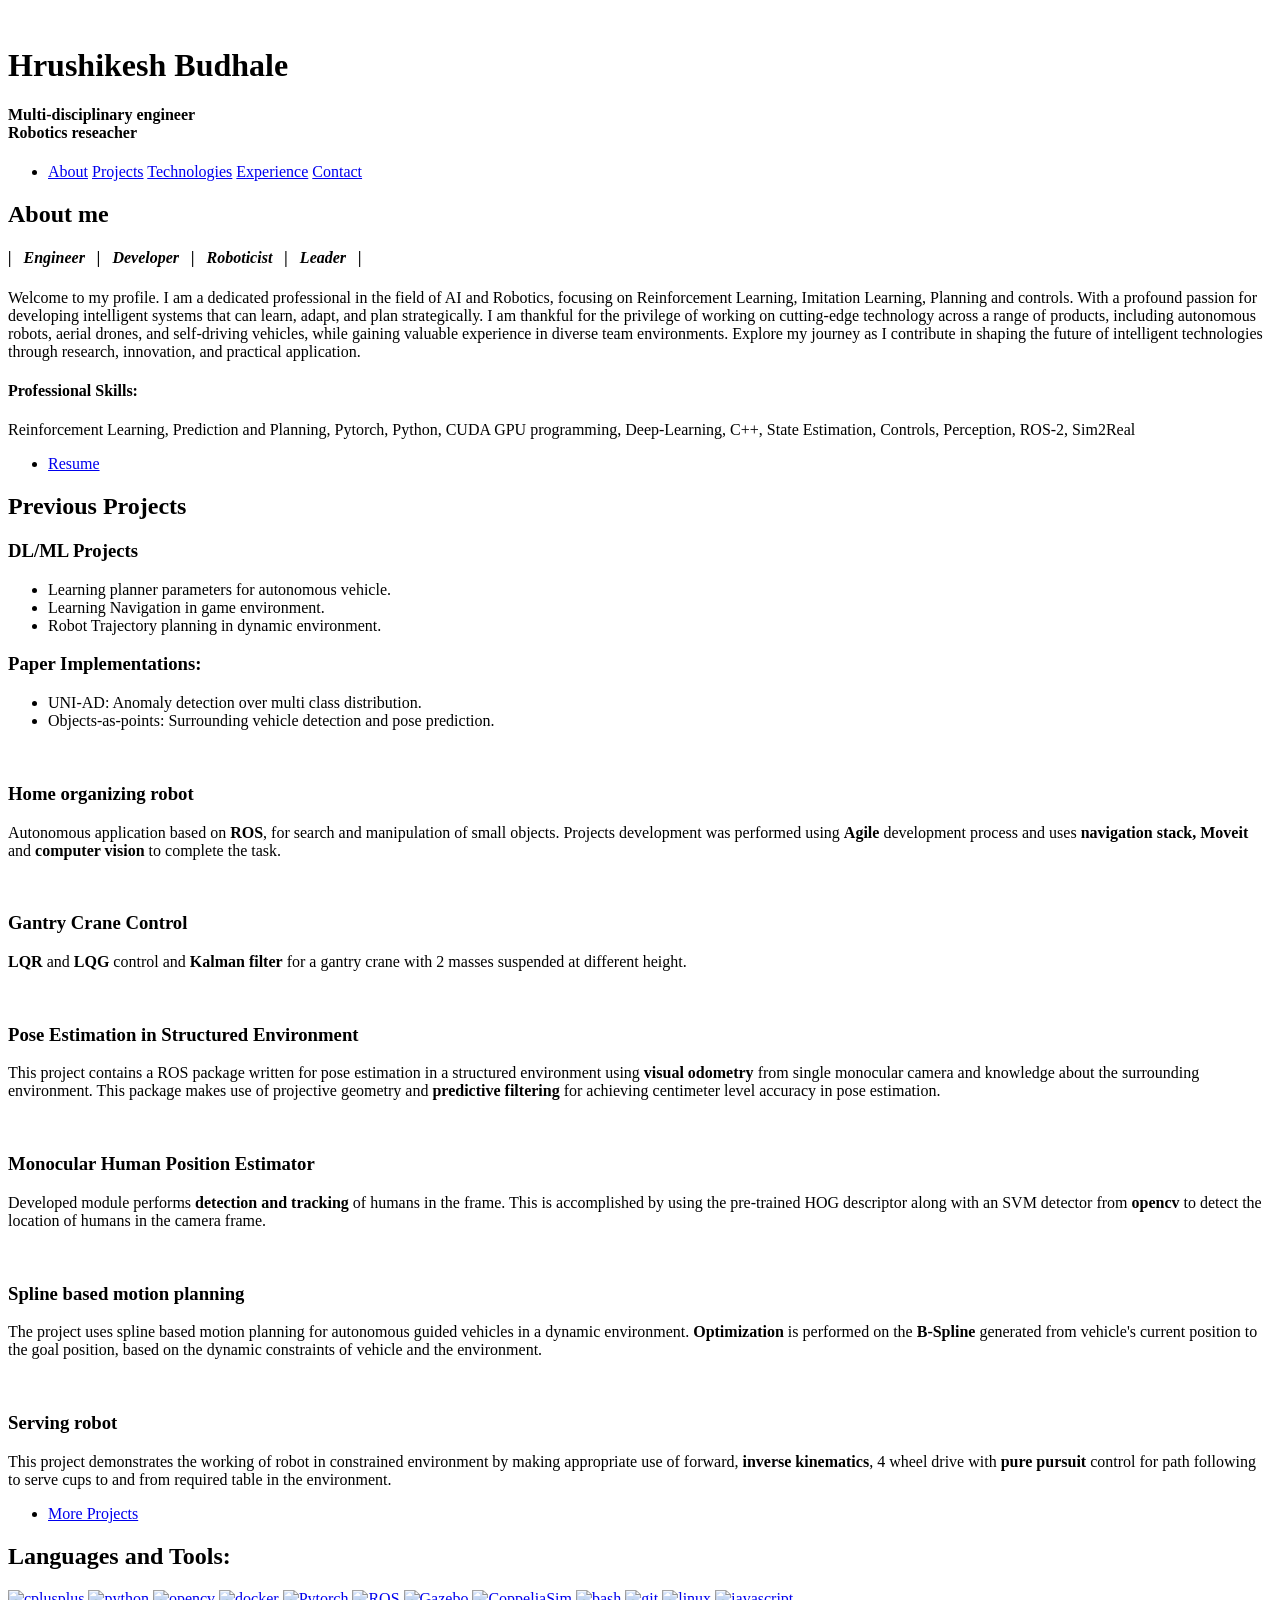
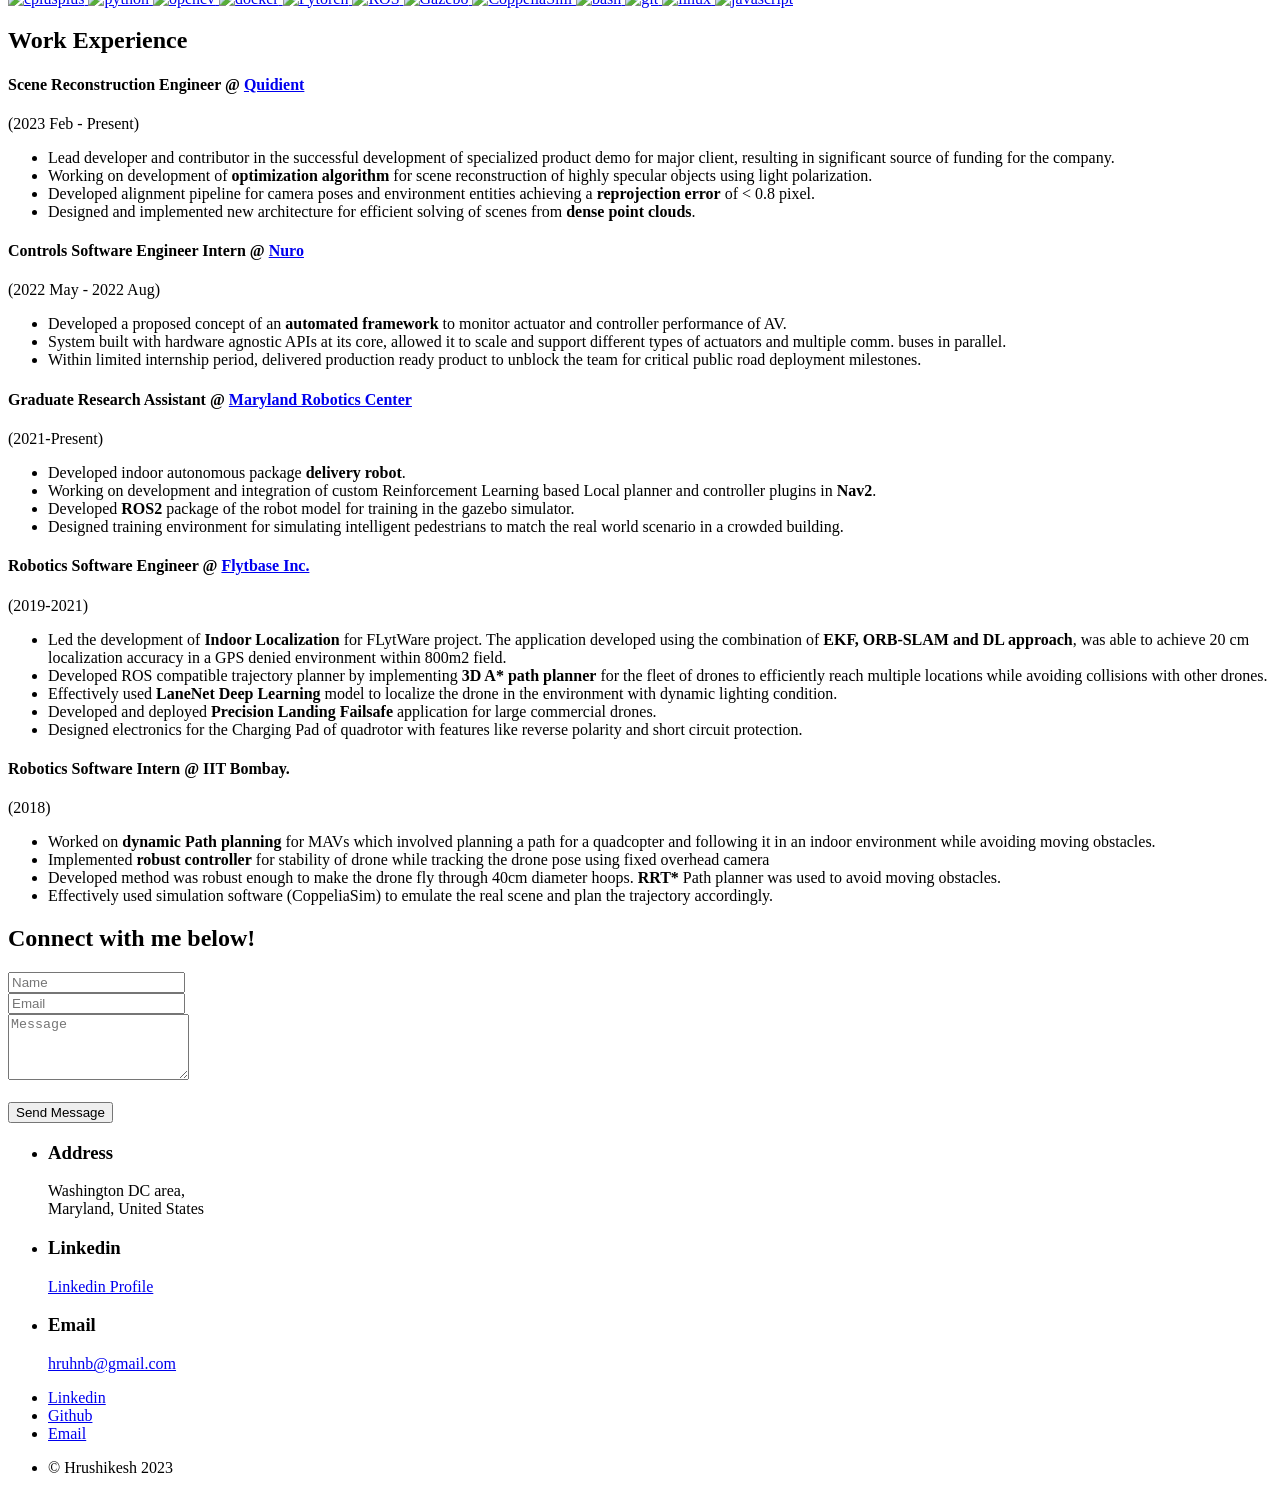
==== index.html @ 24d1f044 "Update job description" ====
<!DOCTYPE HTML>
<html>
	<head>
		<title>Hrushikesh Budhale</title>
		<meta charset="utf-8" />
		<meta name="google-site-verification" content="UC0VlUkYkbfu4yBxylYu5UsCOv303GHQSMlm0ie3De4" />
		<meta name="viewport" content="width=device-width, initial-scale=1, user-scalable=no" />
		<link rel="stylesheet" href="assets/css/main.css" />
		<link rel="shortcut icon" type="image/x-icon" href="images/favicon.ico" />
	</head>
	<body class="is-preload">

		<!-- Header -->
			<header id="header">
				<div class="inner">
					<a href="#" class="image avatar"><img src="https://avatars.githubusercontent.com/u/25157729?v=4" alt="" /></a>
					<h1>
						<strong>Hrushikesh Budhale </strong><br />
					</h1>
					<h4>
						Multi-disciplinary engineer <br />
						Robotics reseacher<br />
					</h4>
				</div>
			</header>

			<div class="side-bar">
				<nav class="navigation">
				  <ul>
					<li>
					  <a href="#one">About</a>
					  <a href="#two">Projects</a>
					  <a href="#three">Technologies</a>
					  <a href="#four">Experience</a>
					  <a href="#five">Contact</a>
					</li>
				  </ul>
				</nav>
			</div>

		<!-- Main -->
			<div id="main">

				<!-- One -->
					<section id="one">
						<header class="major">
							<h2>About me</h2>
							<h4><i>| &nbsp; Engineer &nbsp; | &nbsp; Developer &nbsp; | &nbsp; Roboticist &nbsp; | &nbsp; Leader &nbsp; |</i></h4>
						</header>
						<p>Welcome to my profile. I am a dedicated professional in the field of AI and Robotics, focusing on
						 Reinforcement Learning, Imitation Learning, Planning and controls. With a profound passion for developing intelligent systems 
						 that can learn, adapt, and plan strategically. I am thankful for the privilege of working on cutting-edge technology across a range of products, 
						 including autonomous robots, aerial drones, and self-driving vehicles, while gaining valuable experience in diverse team environments.
						 Explore my journey as I contribute in shaping the future of intelligent technologies through research, innovation, and practical application.
						</p>
						<h4>Professional Skills:</h4>
						<p>Reinforcement Learning, Prediction and Planning, Pytorch, Python, CUDA GPU programming, Deep-Learning, C++, State Estimation, Controls, Perception, ROS-2, Sim2Real</p>
						<ul class="actions">
							<li><a href="data/resume.pdf" download="HrushikeshBudhale-Resume" target="_blank" class="button">Resume</a></li>
						</ul>
					</section>

				<!-- Two -->
					<section id="two">
						
						<h2>Previous Projects</h2>
							<div class="row">
								<h3>DL/ML Projects</h3>
								<ul>
									<li> Learning planner parameters for autonomous vehicle.
									</li>
									<li> Learning Navigation in game environment. 
									</li>
									<li> Robot Trajectory planning in dynamic environment.
									</li>
								</ul>
								<h3>Paper Implementations:</h3>
								<ul>
									<li> UNI-AD: Anomaly detection over multi class distribution.
									</li>
									<li> Objects-as-points: Surrounding vehicle detection and pose prediction.
									</li>
								</ul>
									
							</div>


						<div class="row">
							<article class="col-6 col-12-xsmall">
								<a href="https://github.com/HrushikeshBudhale/decluttering_domestic_robot" class="image fit thumb">
									<img src="images/thumbs/home_organizing_robot.gif" alt="" /></a>
								<h3>Home organizing robot</h3>
								<p>Autonomous application based on <span style="font-weight: bold;">ROS</span>, for search and manipulation of small objects. 
									Projects development was performed using <span style="font-weight: bold;">Agile</span> development process and uses 
									<span style="font-weight: bold;">navigation stack, Moveit </span> and 
									<span style="font-weight: bold;">computer vision</span> to complete the task.
								</p>
							</article>
							<article class="col-6 col-12-xsmall">
								<a href="https://github.com/HrushikeshBudhale/gantry_crane_control" class="image fit thumb">
									<img src="images/thumbs/Luenberger_observer_slow_motion.gif" alt="" /></a>
								<h3>Gantry Crane Control</h3>
								<p><span style="font-weight: bold;">LQR</span> and <span style="font-weight: bold;">LQG</span> control and <span style="font-weight: bold;">Kalman filter</span> for a gantry crane with 2 masses suspended at different height.</p>
							</article>
							<article class="col-6 col-12-xsmall">
								<a href="https://github.com/HrushikeshBudhale/pose-estimation-using-geometry" class="image fit thumb">
									<img src="images/thumbs/pose_estimate.gif" alt="" /></a>
								<h3>Pose Estimation in Structured Environment</h3>
								<p>This project contains a ROS package written for pose estimation in a structured environment using 
									<span style="font-weight: bold;">visual odometry</span> from single monocular camera and knowledge about the surrounding environment. This package 
									makes use of projective geometry and <span style="font-weight: bold;">predictive filtering</span> for achieving centimeter level accuracy in 
									pose estimation.
								</p>
							</article>
							<article class="col-6 col-12-xsmall">
								<a href="https://github.com/HrushikeshBudhale/Monocular-Human-Position-Estimator" class="image fit thumb">
									<img src="images/thumbs/proj_mon_human_det.gif" alt="" /></a>
								<h3>Monocular Human Position Estimator</h3>
								<p>Developed module performs <span style="font-weight: bold;">detection and tracking</span> of humans in the frame. 
									This is accomplished by using the pre-trained HOG descriptor along with an SVM detector from 
									<span style="font-weight: bold;">opencv</span> to detect the location of humans in the camera frame.
								</p>
							</article>
							<article class="col-6 col-12-xsmall">
								<a href="https://github.com/HrushikeshBudhale/Spline-Based-Motion-Planning" class="image fit thumb">
									<img src="images/thumbs/proj_spline_based_motion_planning.gif" alt="" /></a>
								<h3>Spline based motion planning</h3>
								<p>The project uses spline based motion planning for autonomous guided vehicles in a dynamic environment.
									<span style="font-weight: bold;">Optimization</span> is performed on the <span style="font-weight: bold;">B-Spline</span> 
									generated from vehicle's current position to the goal position, based on the dynamic constraints of vehicle and the environment.
								</p>
							</article>
							<article class="col-6 col-12-xsmall">
								<a href="https://github.com/HrushikeshBudhale/Serving_robot" class="image fit thumb">
									<img src="images/thumbs/serving_robot.gif" alt="" /></a>
								<h3>Serving robot</h3>
								<p>This project demonstrates the working of robot in constrained environment by making appropriate 
									use of forward, <span style="font-weight: bold;">inverse kinematics</span>, 4 wheel drive with 
									<span style="font-weight: bold;">pure pursuit</span> control for path following to serve cups to 
									and from required table in the environment.
								</p>
							</article>
							<!-- Todo: Procrustus -->
						</div>
						<ul class="actions">
							<li><a href="https://github.com/HrushikeshBudhale" class="button">More Projects</a></li>
						</ul>
					</section>

				<!-- Three -->
				<section id="three">
					<h2>Languages and Tools:</h2>
					<a href="https://www.w3schools.com/cpp/" target="_blank" rel="noreferrer"> <img src="https://raw.githubusercontent.com/devicons/devicon/master/icons/cplusplus/cplusplus-original.svg" alt="cplusplus" width="70" height="40"/> </a> 
					<a href="https://www.python.org" target="_blank" rel="noreferrer"> <img src="https://raw.githubusercontent.com/devicons/devicon/master/icons/python/python-original.svg" alt="python" width="70" height="40"/> </a>
					<a href="https://opencv.org/" target="_blank" rel="noreferrer"> <img src="https://www.vectorlogo.zone/logos/opencv/opencv-icon.svg" alt="opencv" width="70" height="40"/> </a>
					<a href="https://www.docker.com/" target="_blank" rel="noreferrer"> <img src="https://raw.githubusercontent.com/devicons/devicon/master/icons/docker/docker-original-wordmark.svg" alt="docker" width="70" height="40"/> </a>
					<a href="https://pytorch.org/" target="_blank" rel="noreferrer"> <img src="https://upload.wikimedia.org/wikipedia/commons/1/10/PyTorch_logo_icon.svg" alt="Pytorch" width="40" height="40"/> </a>
					<a href="https://www.ros.org/" target="_blank" rel="noreferrer"> <img align="bottom" src="https://upload.wikimedia.org/wikipedia/commons/b/bb/Ros_logo.svg" alt="ROS" width="70" height="40"/> </a> 
					<a href="https://gazebosim.org/" target="_blank" rel="noreferrer"> <img src="https://upload.wikimedia.org/wikipedia/en/thumb/5/5e/Gazebo_logo_without_text.svg/240px-Gazebo_logo_without_text.svg.png" alt="Gazebo" width="40" height="40"/> </a> 
					<a href="https://www.coppeliarobotics.com/" target="_blank" rel="noreferrer"> <img src="https://niryo.com/wp-content/uploads/2019/12/CoppeliaSim.png" alt="CoppeliaSim" width="40" height="40"/> </a> 
					<a href="https://www.gnu.org/software/bash/" target="_blank" rel="noreferrer"> <img src="https://www.vectorlogo.zone/logos/gnu_bash/gnu_bash-icon.svg" alt="bash" width="70" height="40"/> </a> 
					<a href="https://git-scm.com/" target="_blank" rel="noreferrer"> <img src="https://www.vectorlogo.zone/logos/git-scm/git-scm-icon.svg" alt="git" width="70" height="40"/> </a> 
					<a href="https://www.linux.org/" target="_blank" rel="noreferrer"> <img src="https://raw.githubusercontent.com/devicons/devicon/master/icons/linux/linux-original.svg" alt="linux" width="70" height="40"/> </a>
					<a href="https://developer.mozilla.org/en-US/docs/Web/JavaScript" target="_blank" rel="noreferrer"> <img src="https://raw.githubusercontent.com/devicons/devicon/master/icons/javascript/javascript-original.svg" alt="javascript" width="70" height="40"/> </a>
				</section>

				<!-- Four -->
				<section id="four">
					<h2>Work Experience</h2>
					<article class="col-12 col-12-xsmall">
						<div class="row">
							<h4 class="col-8">Scene Reconstruction Engineer @ <a href="https://www.nuro.ai/">Quidient</a></h4> 
							<div class="col-1"></div>
							<p class="col-3">(2023 Feb - Present)</p>
						</div>
						<ul>
							<li>Lead developer and contributor in the successful development of specialized product demo for major client, resulting in significant source of funding for the company.
							</li>
							<li>Working on development of <span style="font-weight: bold;">optimization algorithm</span> for scene reconstruction of highly specular objects using light polarization.
							</li>
							<li>Developed alignment pipeline for camera poses and environment entities achieving a <span style="font-weight: bold;">reprojection error</span> of < 0.8 pixel.
							</li>
							<li>Designed and implemented new architecture for efficient solving of scenes from <span style="font-weight: bold;">dense point clouds</span>.
							</li>
						</ul>
					</article>
					<article class="col-12 col-12-xsmall">
						<div class="row">
							<h4 class="col-8">Controls Software Engineer Intern @ <a href="https://www.nuro.ai/">Nuro</a></h4> 
							<div class="col-1"></div>
							<p class="col-3">(2022 May - 2022 Aug)</p>
						</div>
						<ul>
							<li>Developed a proposed concept of an  <span style="font-weight: bold;">automated framework</span> to monitor actuator and controller performance of AV.
							</li>
							<li>System built with hardware agnostic APIs at its core, allowed it to scale and support different types of actuators and multiple comm. buses in parallel.
							</li>
							<li>Within limited internship period, delivered production ready product to unblock the team for critical public road deployment milestones.
							</li>
						</ul>
					</article>
					<article class="col-12 col-12-xsmall">
						<div class="row">
							<h4 class="col-8">Graduate Research Assistant @ <a href="https://robotics.umd.edu/">Maryland Robotics Center</a></h4> 
							<div class="col-1"></div>
							<p class="col-3">(2021-Present)</p>
						</div>
						<ul>
							<li>Developed indoor autonomous package <span style="font-weight: bold;">delivery robot</span>.
							</li>
							<li>Working on development and integration of custom Reinforcement Learning based Local planner and controller plugins in <span style="font-weight: bold;">Nav2</span>.
							</li>
							<li>Developed <span style="font-weight: bold;">ROS2</span> package of the robot model for training in the gazebo simulator.
							</li>
							<li>Designed training environment for simulating intelligent pedestrians to match the real world scenario in a crowded building.
							</li>
						</ul>
					</article>
					<article class="col-12 col-12-xsmall">
						<div class="row">
							<h4 class="col-8">Robotics Software Engineer @ <a href="https://flytbase.com/">Flytbase Inc.</a></h4> 
							<div class="col-1"></div>
							<p class="col-3">(2019-2021)</p>
						</div>
						<ul>
							<li>Led the development of <span style="font-weight: bold;">Indoor Localization</span> for FLytWare project. The application
								developed using the combination of <span style="font-weight: bold;">EKF, ORB-SLAM and DL approach</span>, was able to achieve 20 cm localization
								accuracy in a GPS denied environment within 800m2 field.
							</li>
							<li>Developed ROS compatible trajectory planner by implementing <span style="font-weight: bold;">3D A* path planner</span> for the fleet of drones to
								efficiently reach multiple locations while avoiding collisions with other drones.
							</li>
							<li>Effectively used <span style="font-weight: bold;">LaneNet Deep Learning</span> model to localize the drone in the environment with dynamic lighting condition.
							</li>
							<li>Developed and deployed <span style="font-weight: bold;">Precision Landing Failsafe</span> application for large commercial drones.
							</li>
							<li>Designed electronics for the Charging Pad of quadrotor with features like reverse polarity and short circuit protection.
							</li>
						</ul>
					</article>
					<article class="col-12 col-12-xsmall">
						<div class="row">
							<h4 class="col-8">Robotics Software Intern @ IIT Bombay.</h4> 
							<div class="col-1"></div>
							<p class="col-3">(2018)</p>
						</div>
						<ul>
							<li> Worked on <span style="font-weight: bold;">dynamic Path planning</span> for MAVs which involved planning a path for a quadcopter and following it in an
								indoor environment while avoiding moving obstacles.
							</li>
							<li>Implemented <span style="font-weight: bold;">robust controller</span> for stability of drone while tracking the drone pose using fixed overhead camera
							</li>
							<li>Developed method was robust enough to make the drone fly through 40cm diameter hoops. <span style="font-weight: bold;">RRT*</span> Path planner was
								used to avoid moving obstacles.
							</li>
							<li>Effectively used simulation software (CoppeliaSim) to emulate the real scene and plan the trajectory accordingly.
							</li>
						</ul>
					</article>
				</section>

				<!-- Five -->
				<section id="five">
					<h2>Connect with me below!</h2>
					<div class="row">
						<div class="col-8 col-12-small">
							<form method="post" action="https://formspree.io/f/xknyokrj">
								<div class="row gtr-uniform gtr-50">
									<div class="col-6 col-12-xsmall"><input type="text" name="name" id="name" placeholder="Name" /></div>
									<div class="col-6 col-12-xsmall"><input type="email" name="email" id="email" placeholder="Email" /></div>
									<div class="col-12"><textarea name="message" id="message" placeholder="Message" rows="4"></textarea></div>
								</div>
								</br>
								<div class="actions">
									<input type="submit" value="Send Message" />
								</div>
							</form>
						</div>
						<div class="col-4 col-12-small">
							<ul class="labeled-icons">
								<li>
									<h3 class="icon solid fa-home"><span class="label">Address</span></h3>
									Washington DC area,<br />
									Maryland, United States
								</li>
								<li>
									<h3 class="icon brands fa-linkedin"><span class="label">Linkedin</span></h3>
									<a href="https://linkedin.com/in/hrushikesh-budhale-3213615a">Linkedin Profile</a>
								</li>
					
								<li>
									<h3 class="icon solid fa-envelope"><span class="label">Email</span></h3>
									<a href="mailto:hruhnb@gmail.com">hruhnb@gmail.com</a>
								</li>
							</ul>
						</div>
					</div>
				</section>
			
			</div>

		<!-- Footer -->
			<footer id="footer">
				<div class="inner">
					<ul class="icons">
						<li><a href="https://linkedin.com/in/hrushikesh-budhale-3213615a" class="icon brands fa-linkedin"><span class="label">Linkedin</span></a></li>
						<li><a href="https://github.com/HrushikeshBudhale" class="icon brands fa-github"><span class="label">Github</span></a></li>
						<li><a href="mailto:hruhnb@gmail.com" class="icon solid fa-envelope"><span class="label">Email</span></a></li>
					</ul>
					<ul class="copyright">
						<li>&copy; Hrushikesh 2023</li>
					</ul>
				</div>
			</footer>
		
		<!-- scroll up button -->
		<a href="#main" id="scrollUpBtn" class="button"></a>

		<!-- Scripts -->
			<script src="assets/js/jquery.min.js"></script>
			<script src="assets/js/jquery.poptrox.min.js"></script>
			<script src="assets/js/browser.min.js"></script>
			<script src="assets/js/breakpoints.min.js"></script>
			<script src="assets/js/util.js"></script>
			<script src="assets/js/main.js"></script>

	</body>
</html>
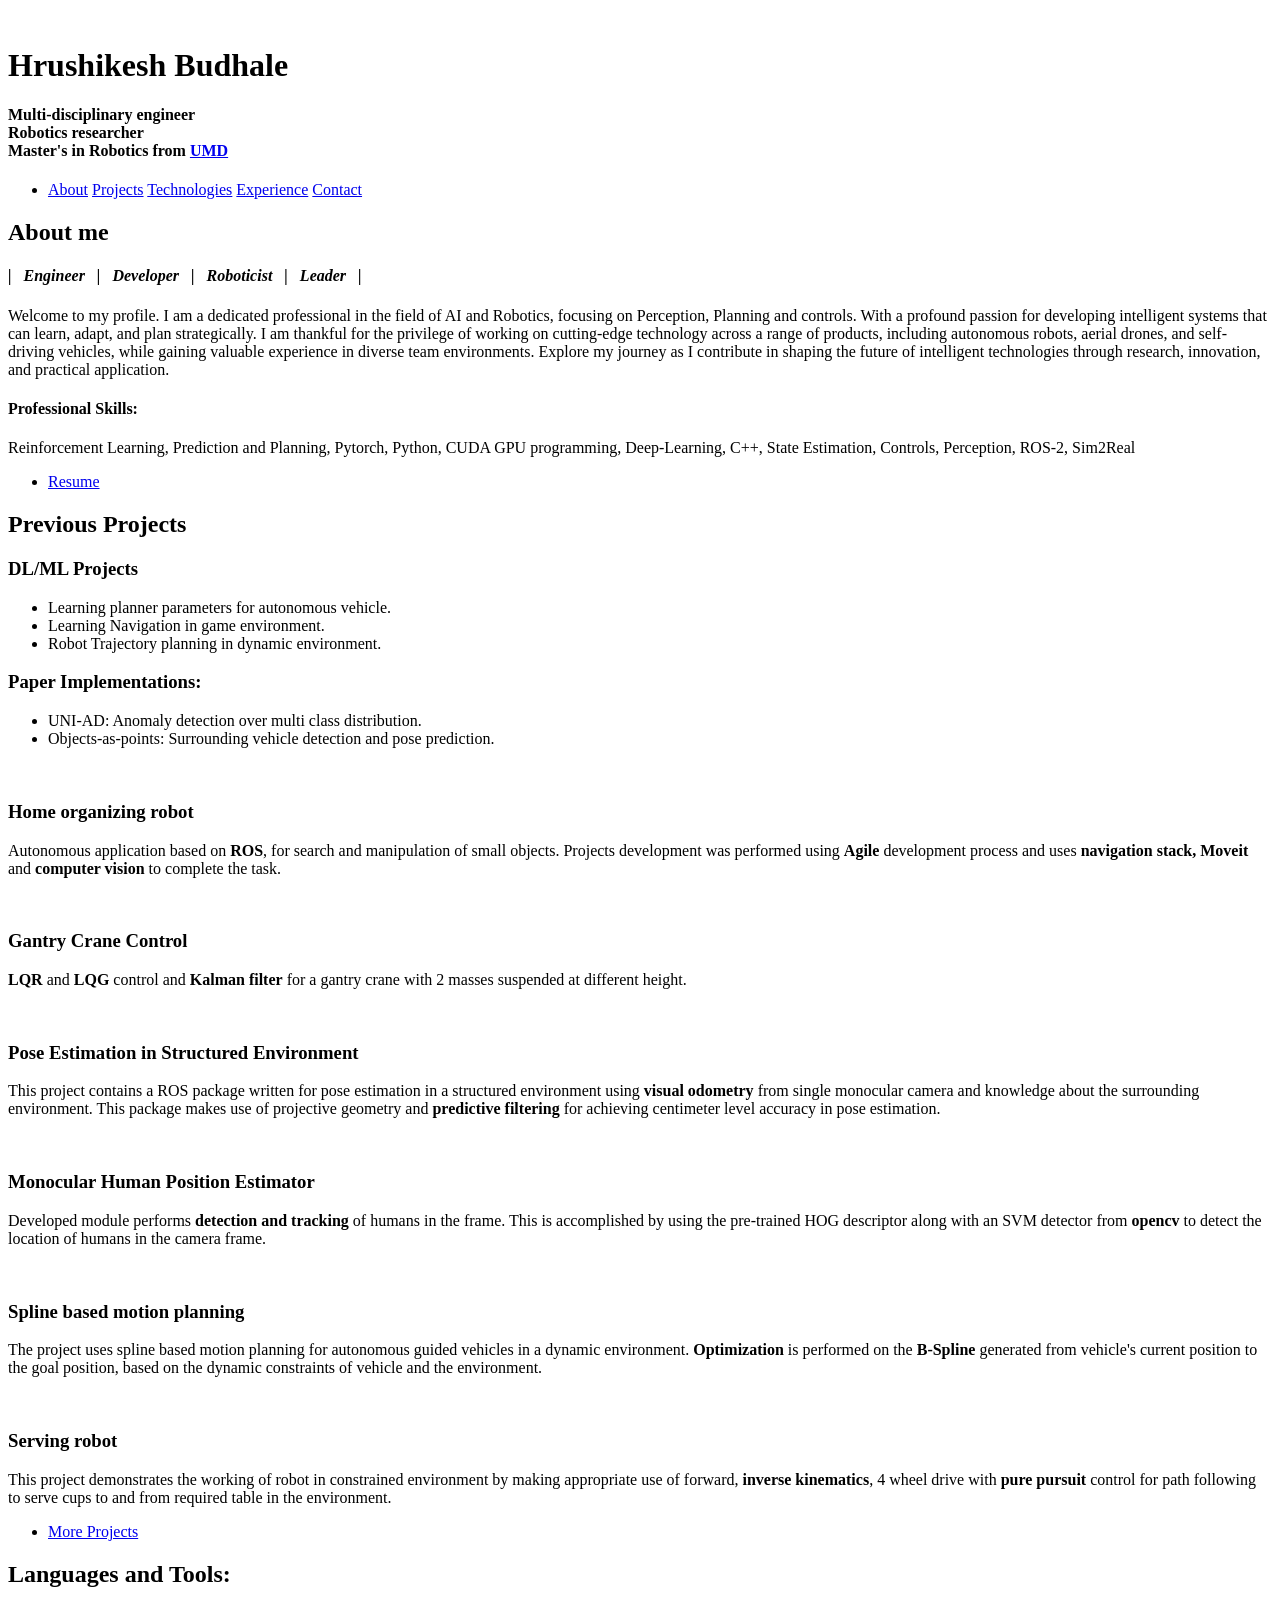
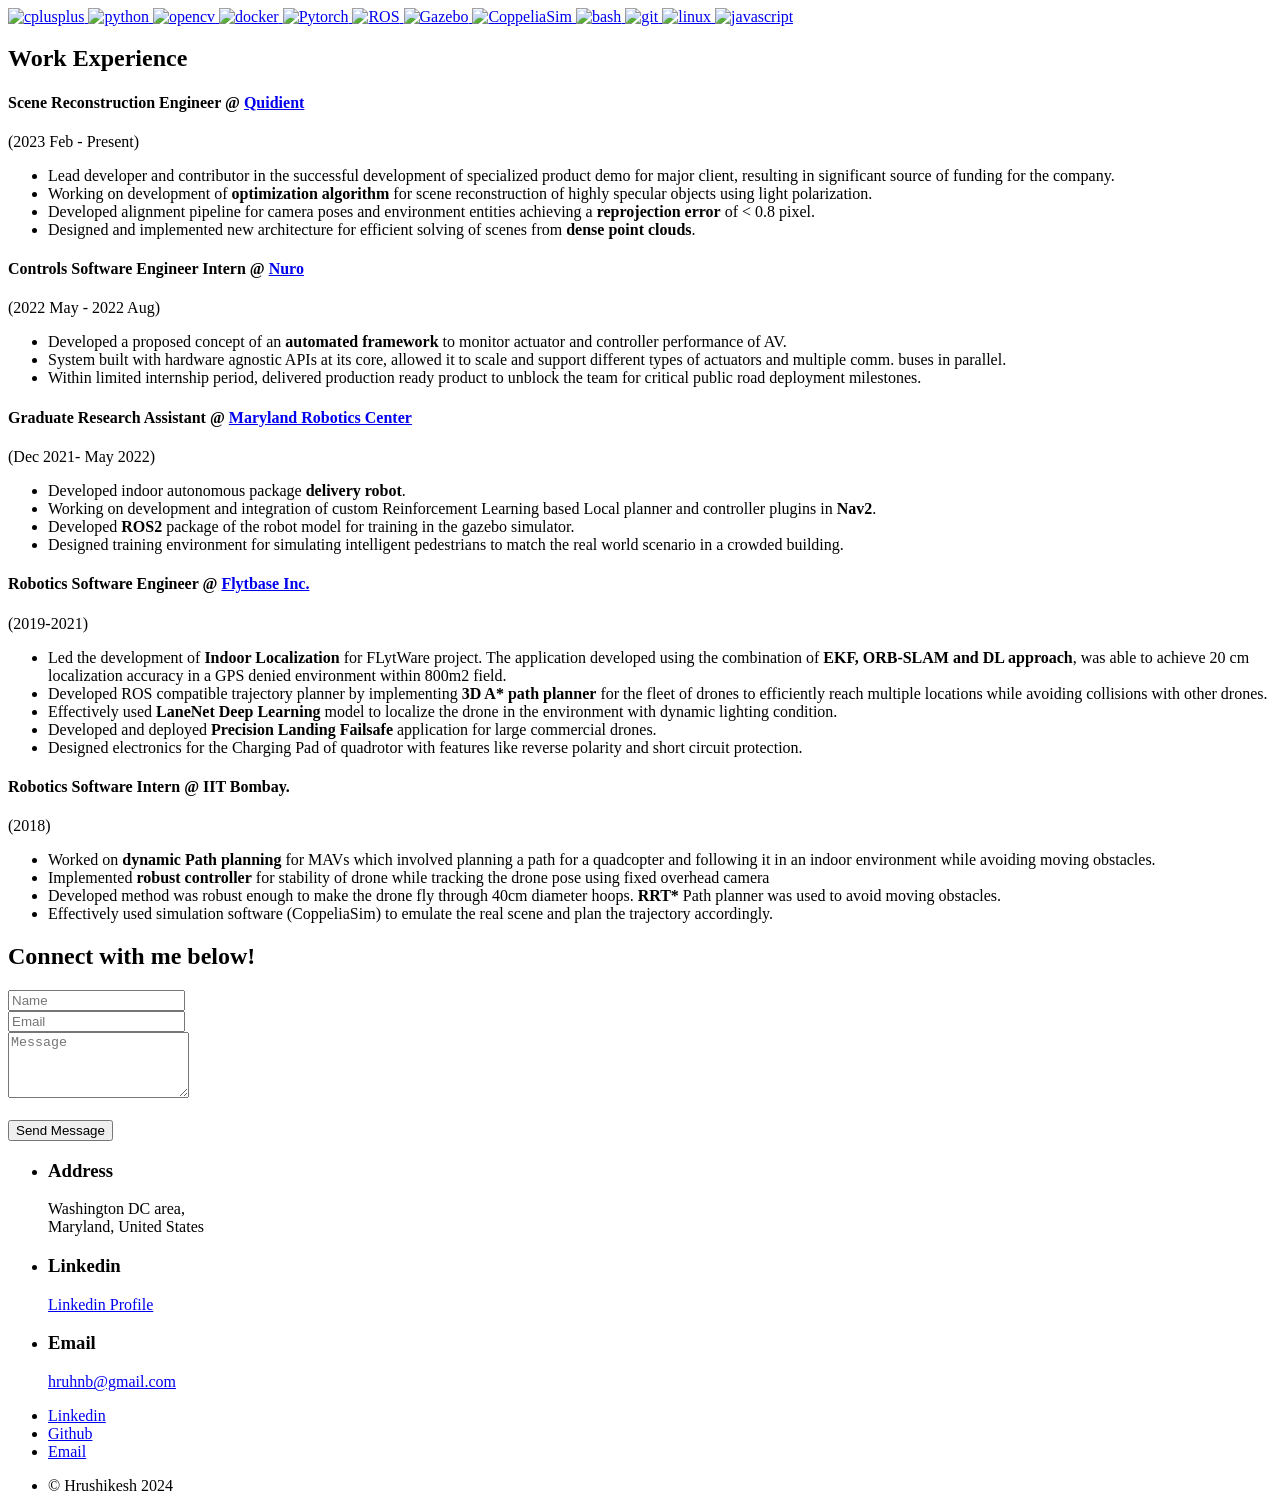
==== commit 83c9f62f: "minor changes" ====
--- a/index.html
+++ b/index.html
@@ -19,7 +19,8 @@
 					</h1>
 					<h4>
 						Multi-disciplinary engineer <br />
-						Robotics reseacher<br />
+						Robotics researcher<br />
+						Master's in Robotics from <a href="https://umd.edu/">UMD</a><br />
 					</h4>
 				</div>
 			</header>
@@ -48,7 +49,7 @@
 							<h4><i>| &nbsp; Engineer &nbsp; | &nbsp; Developer &nbsp; | &nbsp; Roboticist &nbsp; | &nbsp; Leader &nbsp; |</i></h4>
 						</header>
 						<p>Welcome to my profile. I am a dedicated professional in the field of AI and Robotics, focusing on
-						 Reinforcement Learning, Imitation Learning, Planning and controls. With a profound passion for developing intelligent systems 
+						 Perception, Planning and controls. With a profound passion for developing intelligent systems 
 						 that can learn, adapt, and plan strategically. I am thankful for the privilege of working on cutting-edge technology across a range of products, 
 						 including autonomous robots, aerial drones, and self-driving vehicles, while gaining valuable experience in diverse team environments.
 						 Explore my journey as I contribute in shaping the future of intelligent technologies through research, innovation, and practical application.
@@ -169,7 +170,7 @@
 					<h2>Work Experience</h2>
 					<article class="col-12 col-12-xsmall">
 						<div class="row">
-							<h4 class="col-8">Scene Reconstruction Engineer @ <a href="https://www.nuro.ai/">Quidient</a></h4> 
+							<h4 class="col-8">Scene Reconstruction Engineer @ <a href="https://www.quidient.com/">Quidient</a></h4> 
 							<div class="col-1"></div>
 							<p class="col-3">(2023 Feb - Present)</p>
 						</div>
@@ -203,7 +204,7 @@
 						<div class="row">
 							<h4 class="col-8">Graduate Research Assistant @ <a href="https://robotics.umd.edu/">Maryland Robotics Center</a></h4> 
 							<div class="col-1"></div>
-							<p class="col-3">(2021-Present)</p>
+							<p class="col-3">(Dec 2021- May 2022)</p>
 						</div>
 						<ul>
 							<li>Developed indoor autonomous package <span style="font-weight: bold;">delivery robot</span>.
@@ -308,7 +309,7 @@
 						<li><a href="mailto:hruhnb@gmail.com" class="icon solid fa-envelope"><span class="label">Email</span></a></li>
 					</ul>
 					<ul class="copyright">
-						<li>&copy; Hrushikesh 2023</li>
+						<li>&copy; Hrushikesh 2024</li>
 					</ul>
 				</div>
 			</footer>
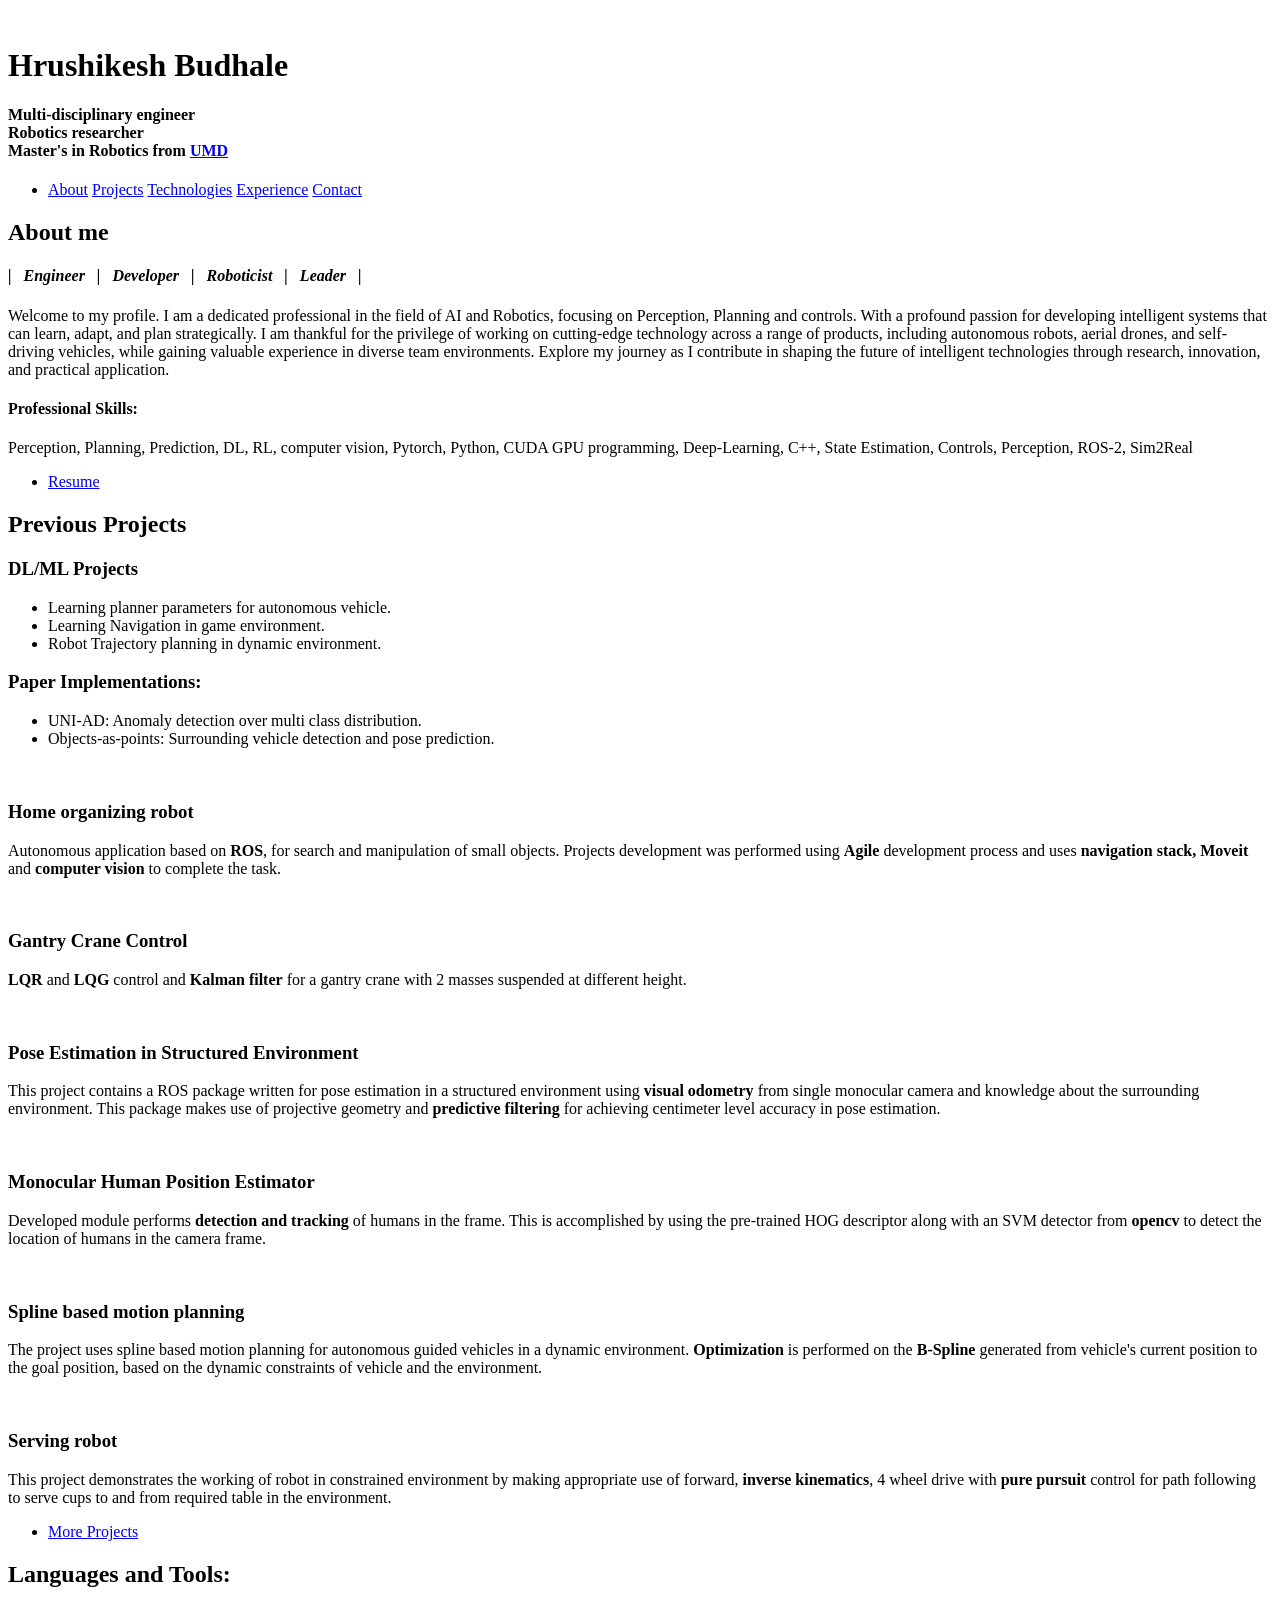
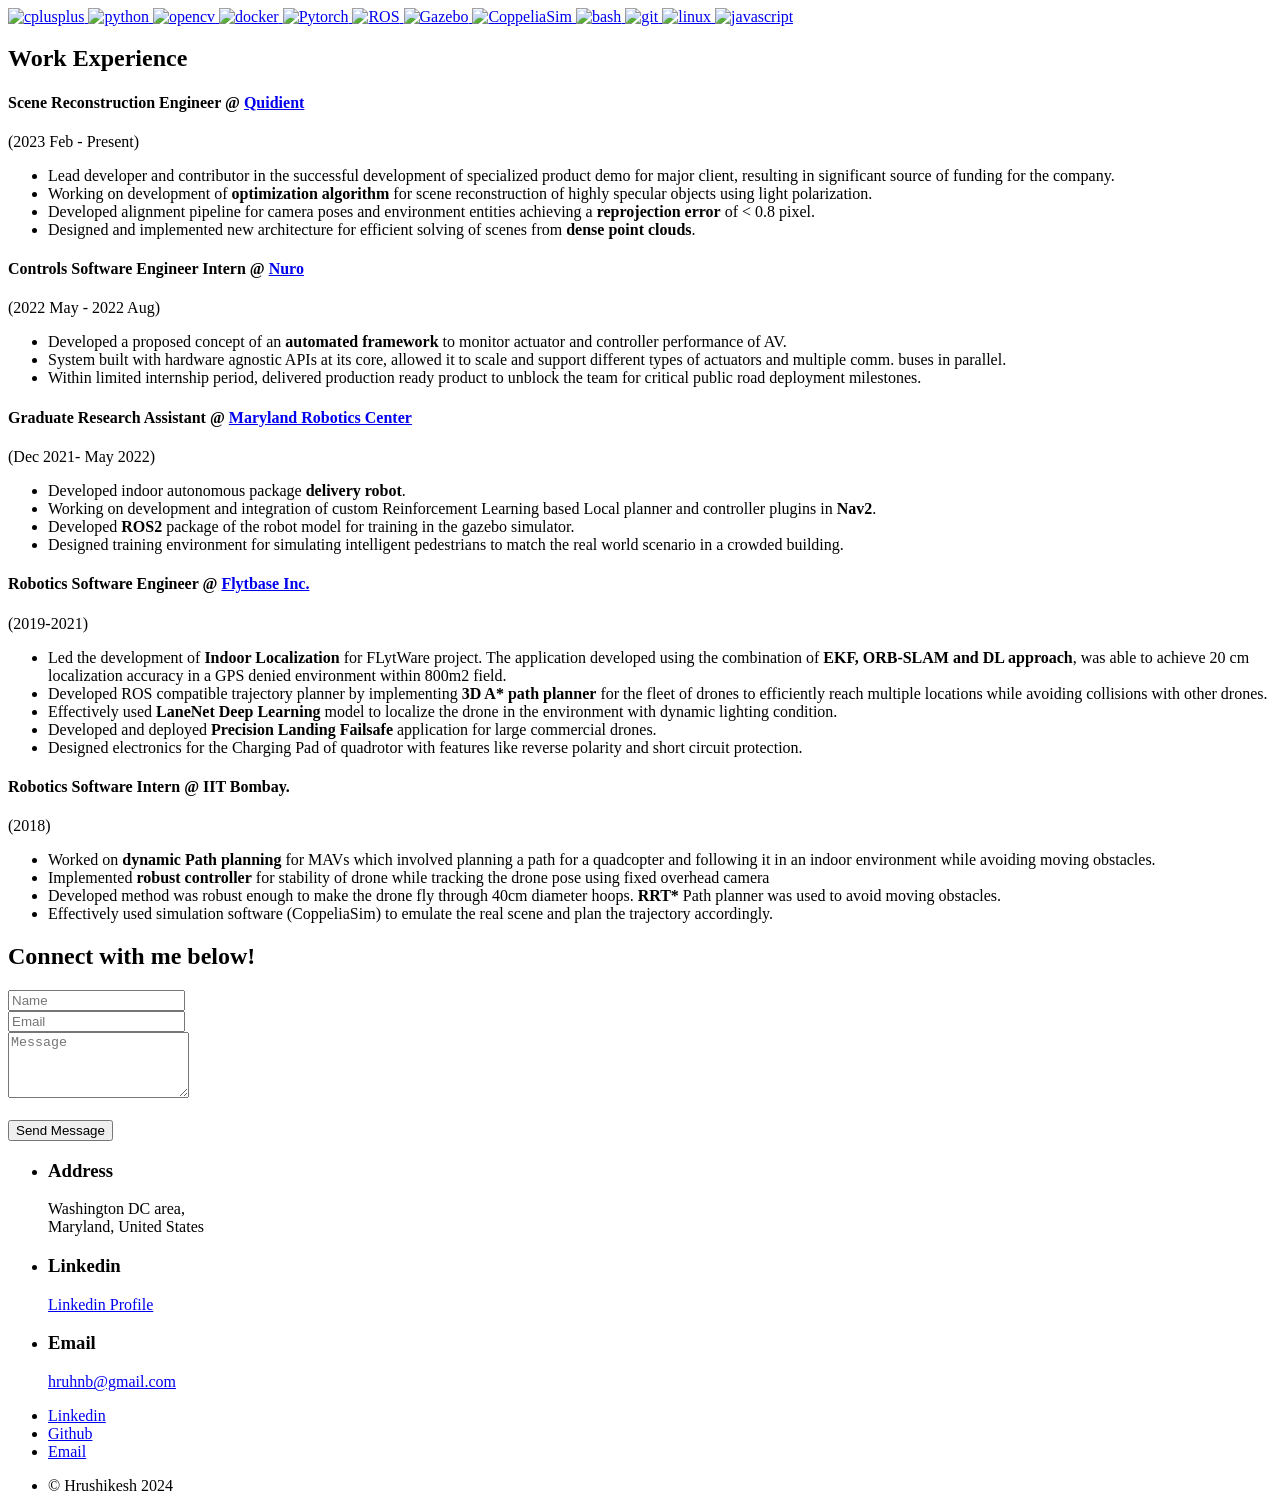
==== commit 281a7fe0: "minor changes" ====
--- a/index.html
+++ b/index.html
@@ -55,7 +55,7 @@
 						 Explore my journey as I contribute in shaping the future of intelligent technologies through research, innovation, and practical application.
 						</p>
 						<h4>Professional Skills:</h4>
-						<p>Reinforcement Learning, Prediction and Planning, Pytorch, Python, CUDA GPU programming, Deep-Learning, C++, State Estimation, Controls, Perception, ROS-2, Sim2Real</p>
+						<p>Perception, Planning, Prediction, DL, RL, computer vision, Pytorch, Python, CUDA GPU programming, Deep-Learning, C++, State Estimation, Controls, Perception, ROS-2, Sim2Real</p>
 						<ul class="actions">
 							<li><a href="data/resume.pdf" download="HrushikeshBudhale-Resume" target="_blank" class="button">Resume</a></li>
 						</ul>
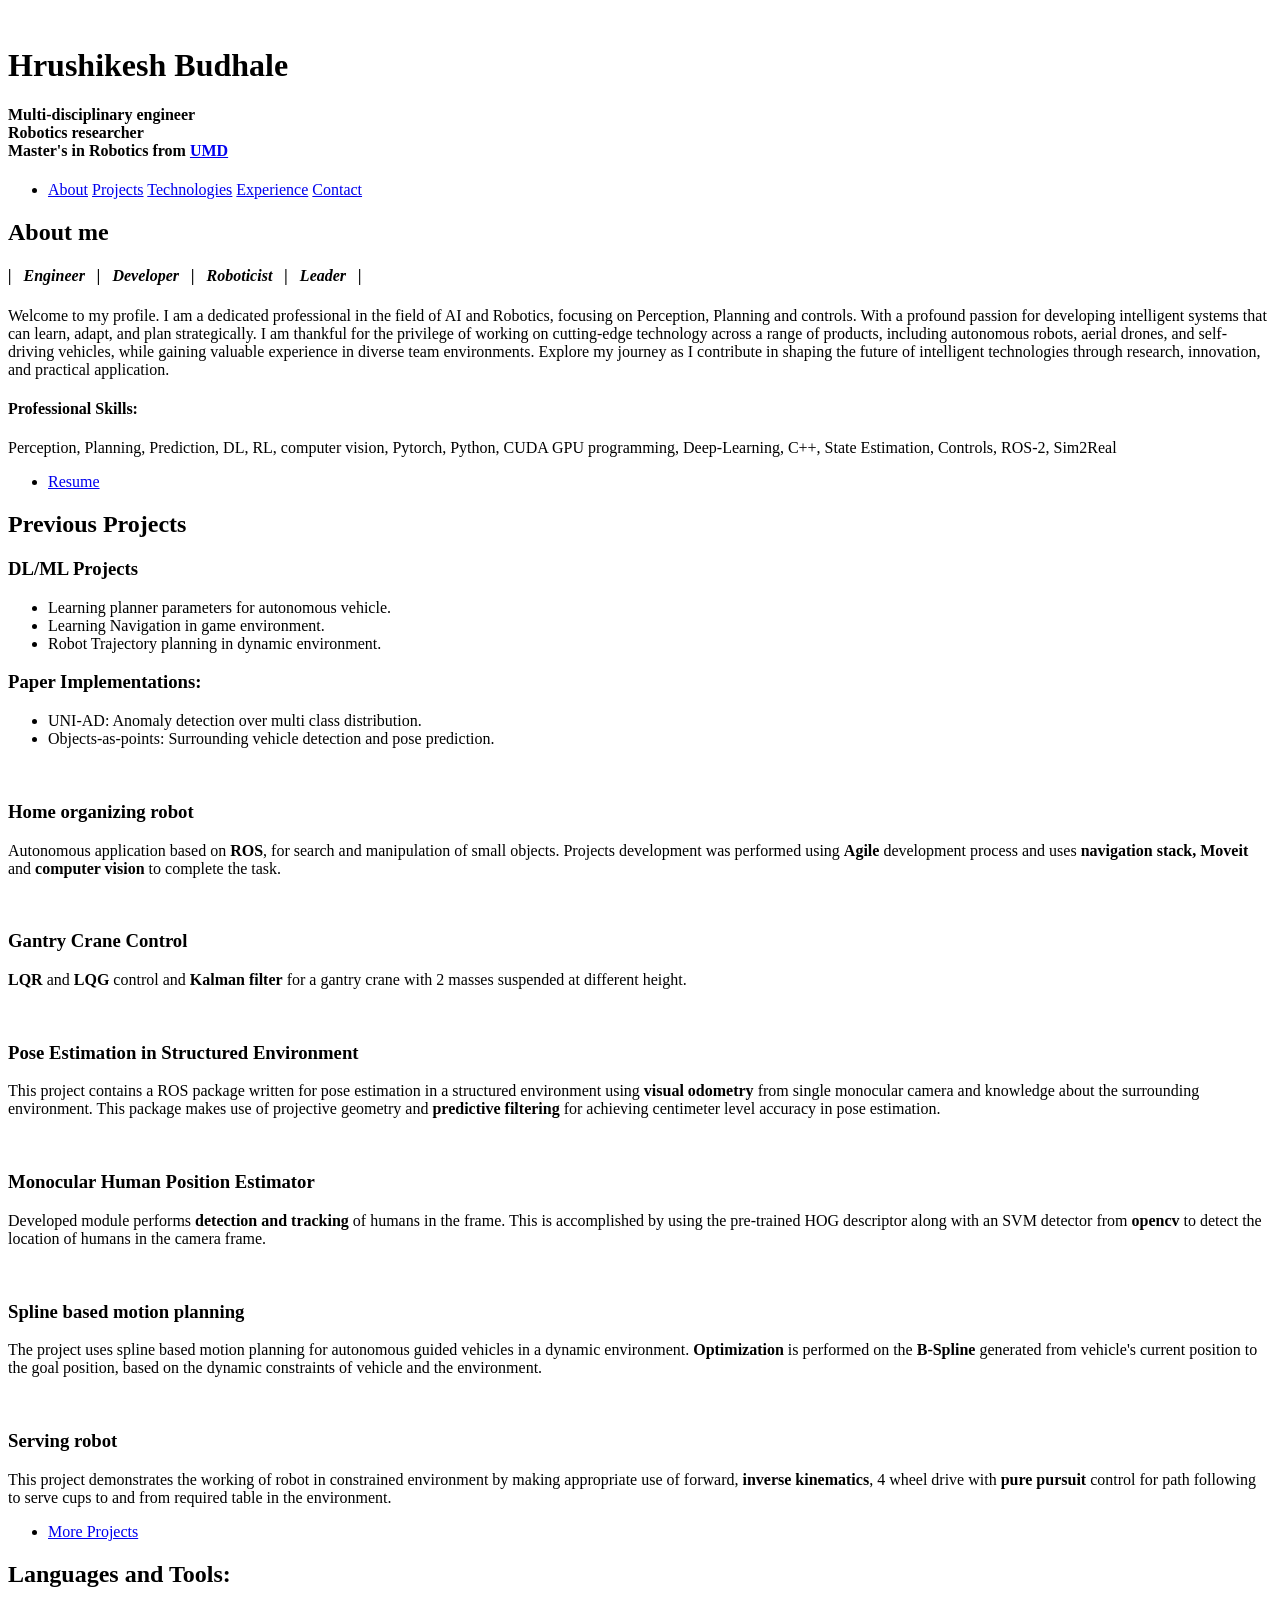
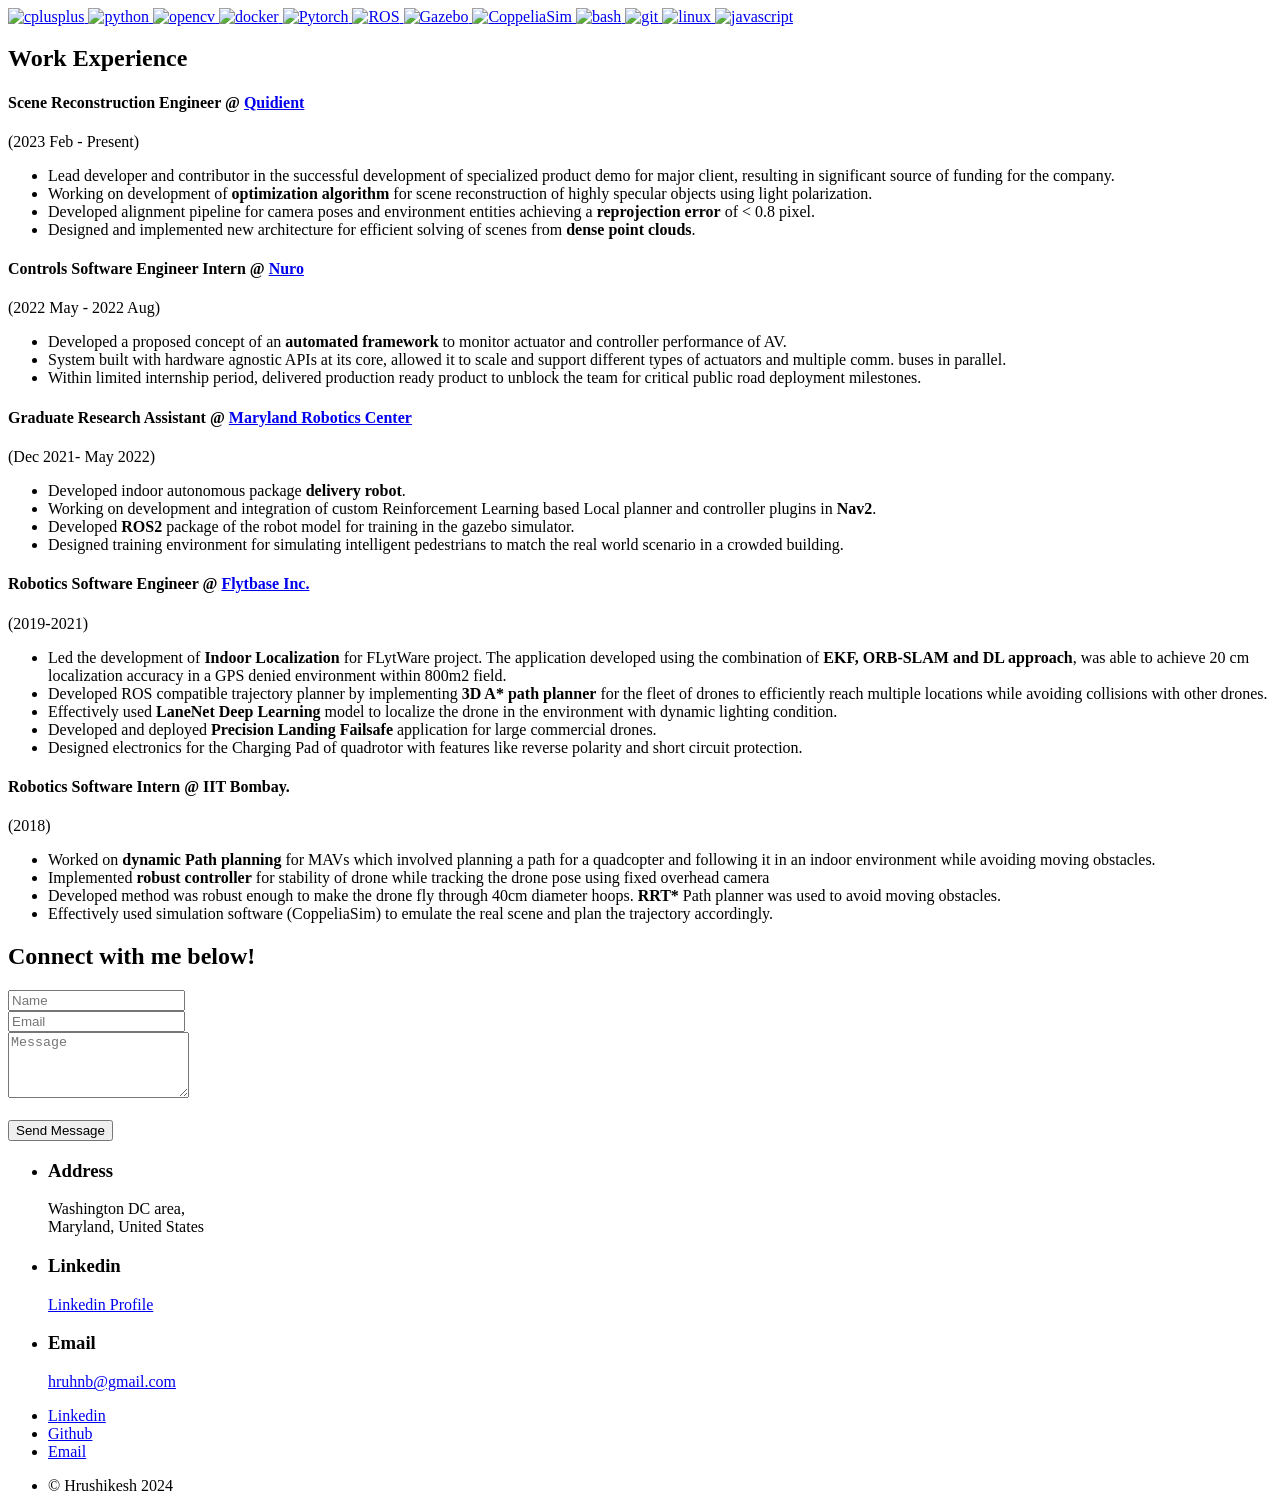
==== commit b345baaf: "minor changes" ====
--- a/index.html
+++ b/index.html
@@ -55,7 +55,7 @@
 						 Explore my journey as I contribute in shaping the future of intelligent technologies through research, innovation, and practical application.
 						</p>
 						<h4>Professional Skills:</h4>
-						<p>Perception, Planning, Prediction, DL, RL, computer vision, Pytorch, Python, CUDA GPU programming, Deep-Learning, C++, State Estimation, Controls, Perception, ROS-2, Sim2Real</p>
+						<p>Perception, Planning, Prediction, DL, RL, computer vision, Pytorch, Python, CUDA GPU programming, Deep-Learning, C++, State Estimation, Controls, ROS-2, Sim2Real</p>
 						<ul class="actions">
 							<li><a href="data/resume.pdf" download="HrushikeshBudhale-Resume" target="_blank" class="button">Resume</a></li>
 						</ul>
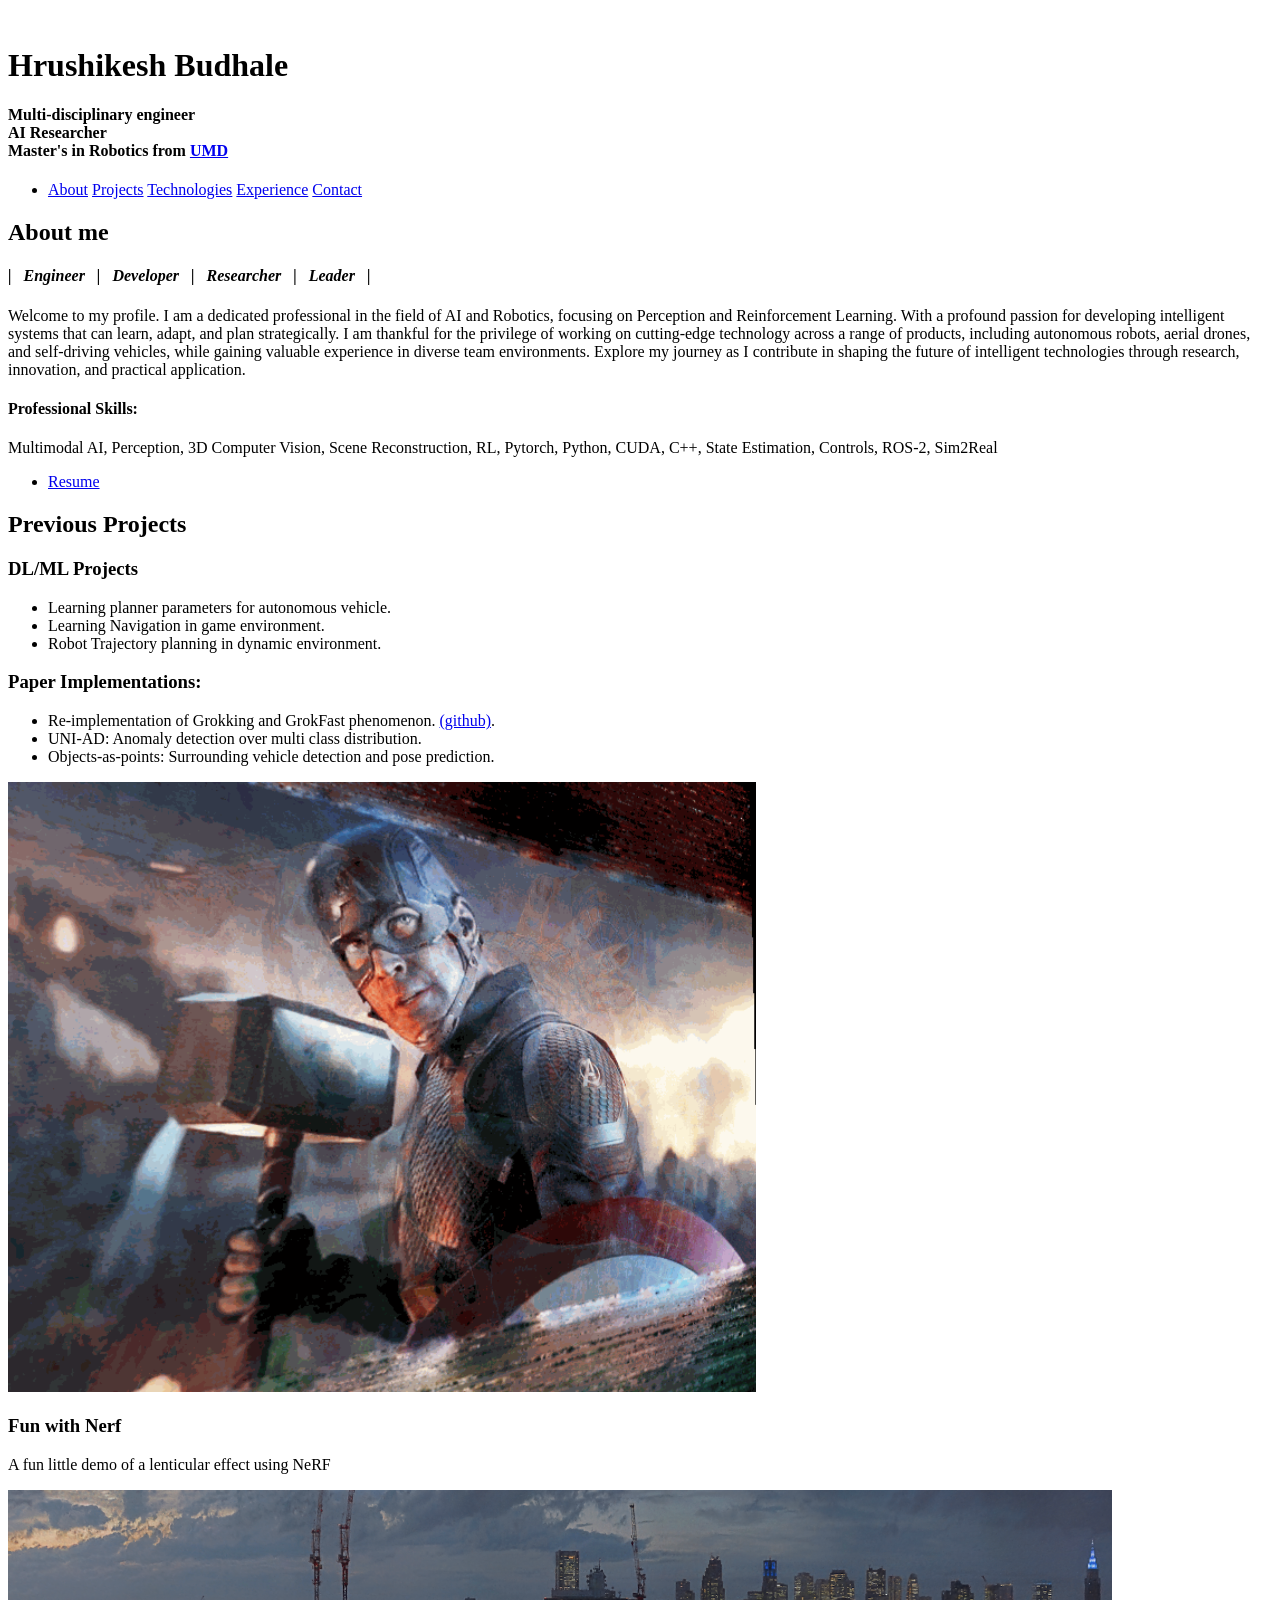
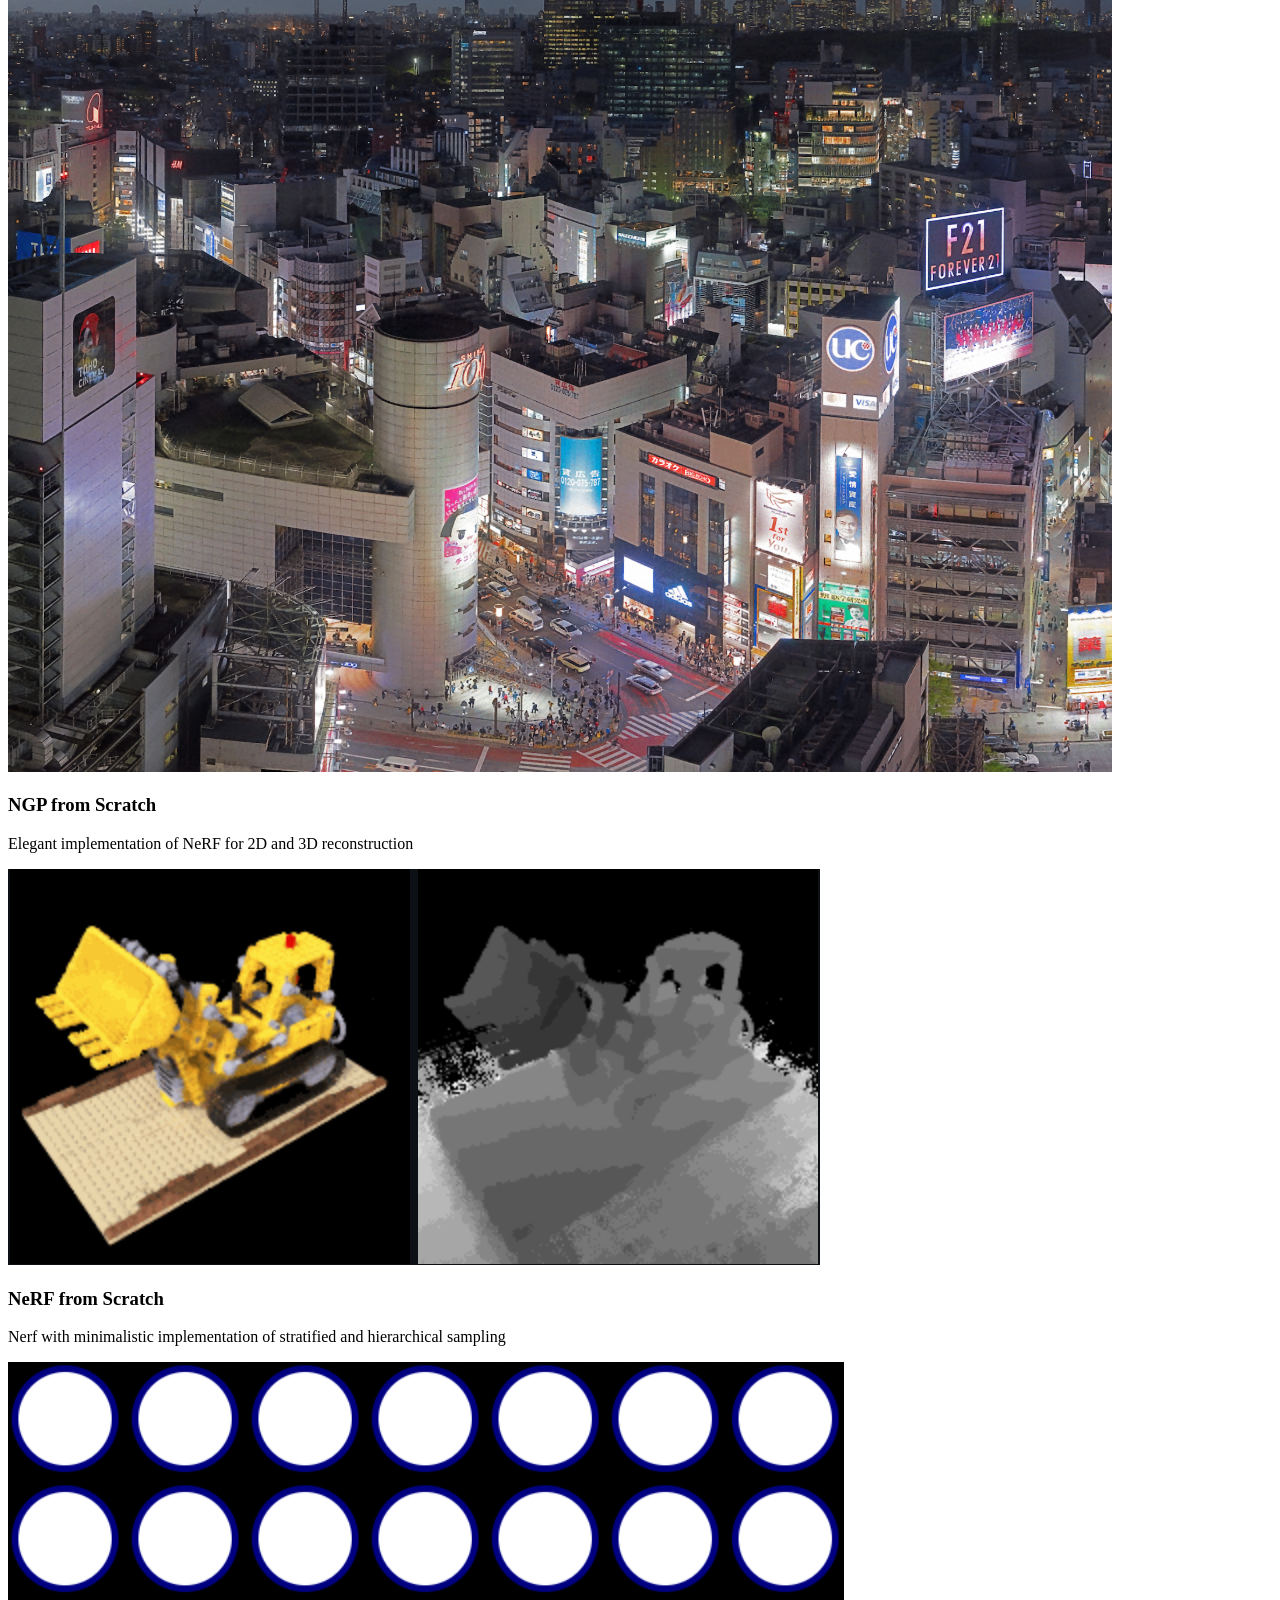
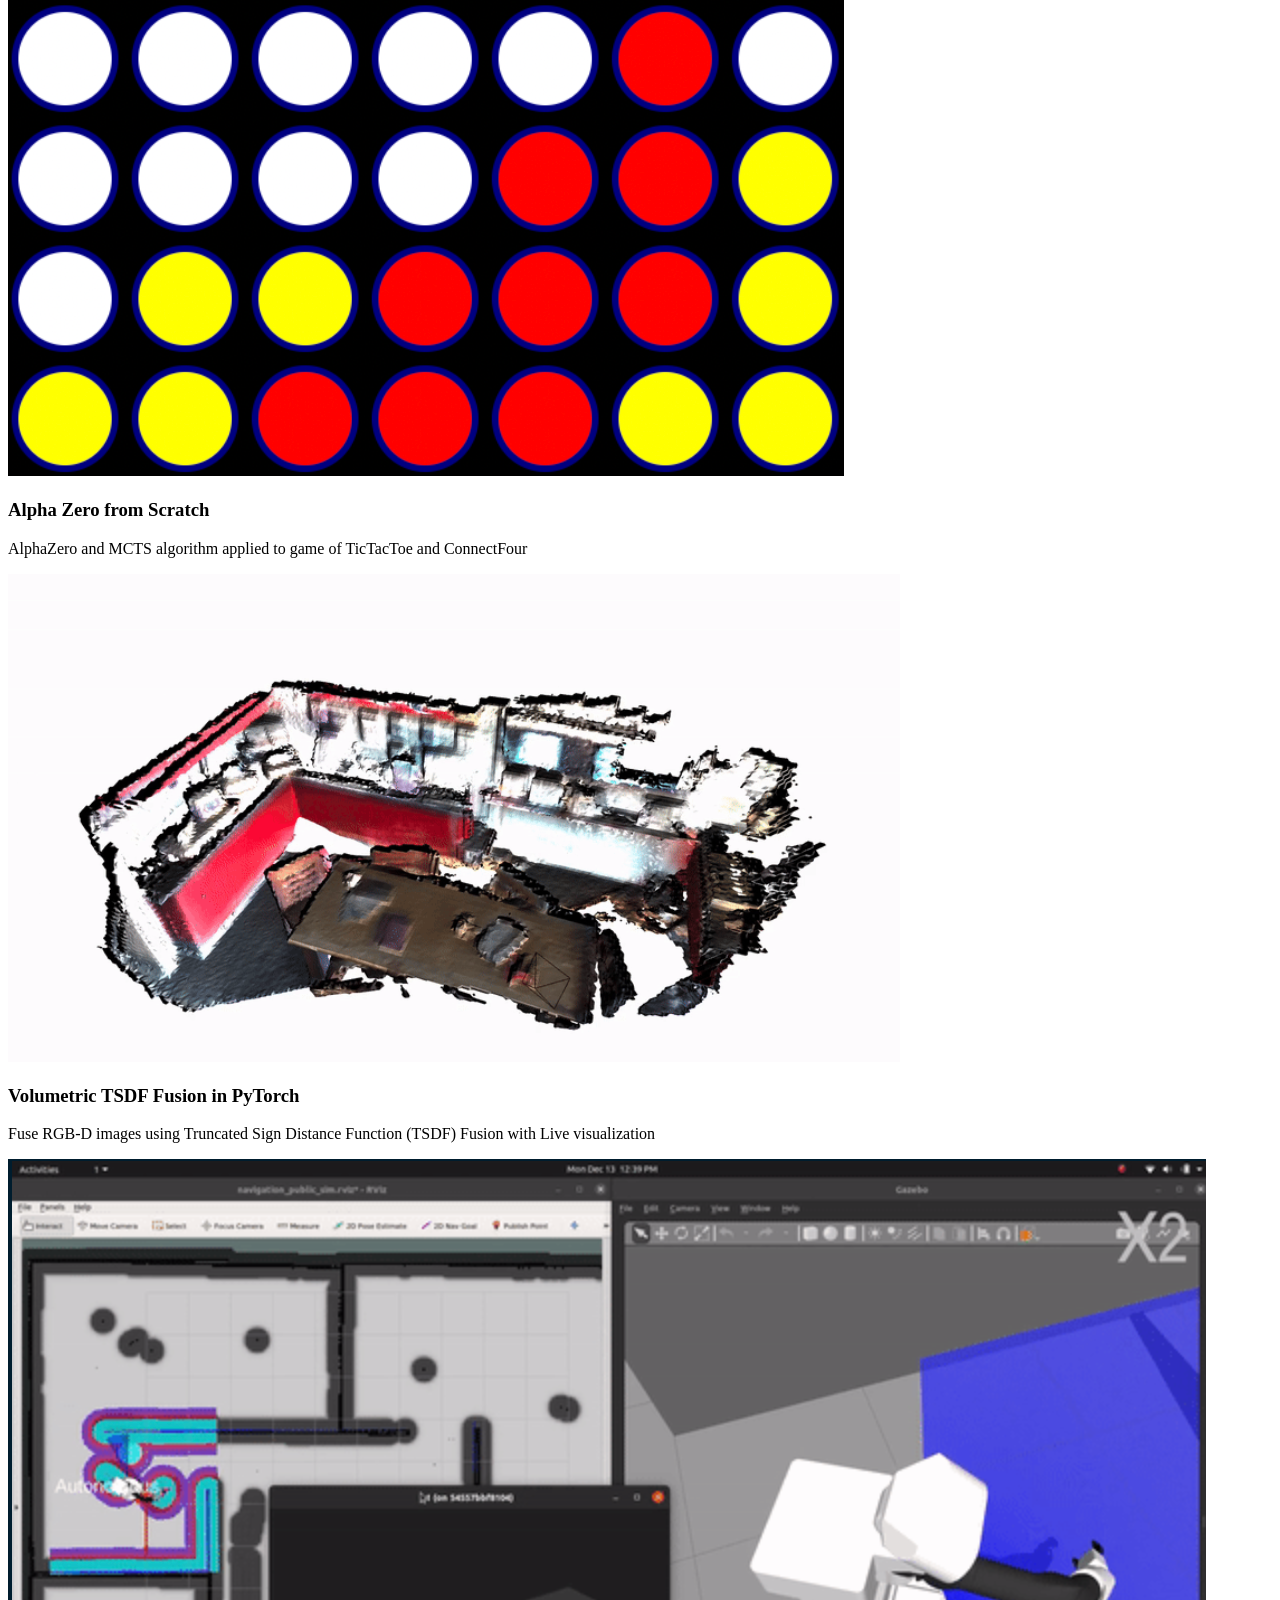
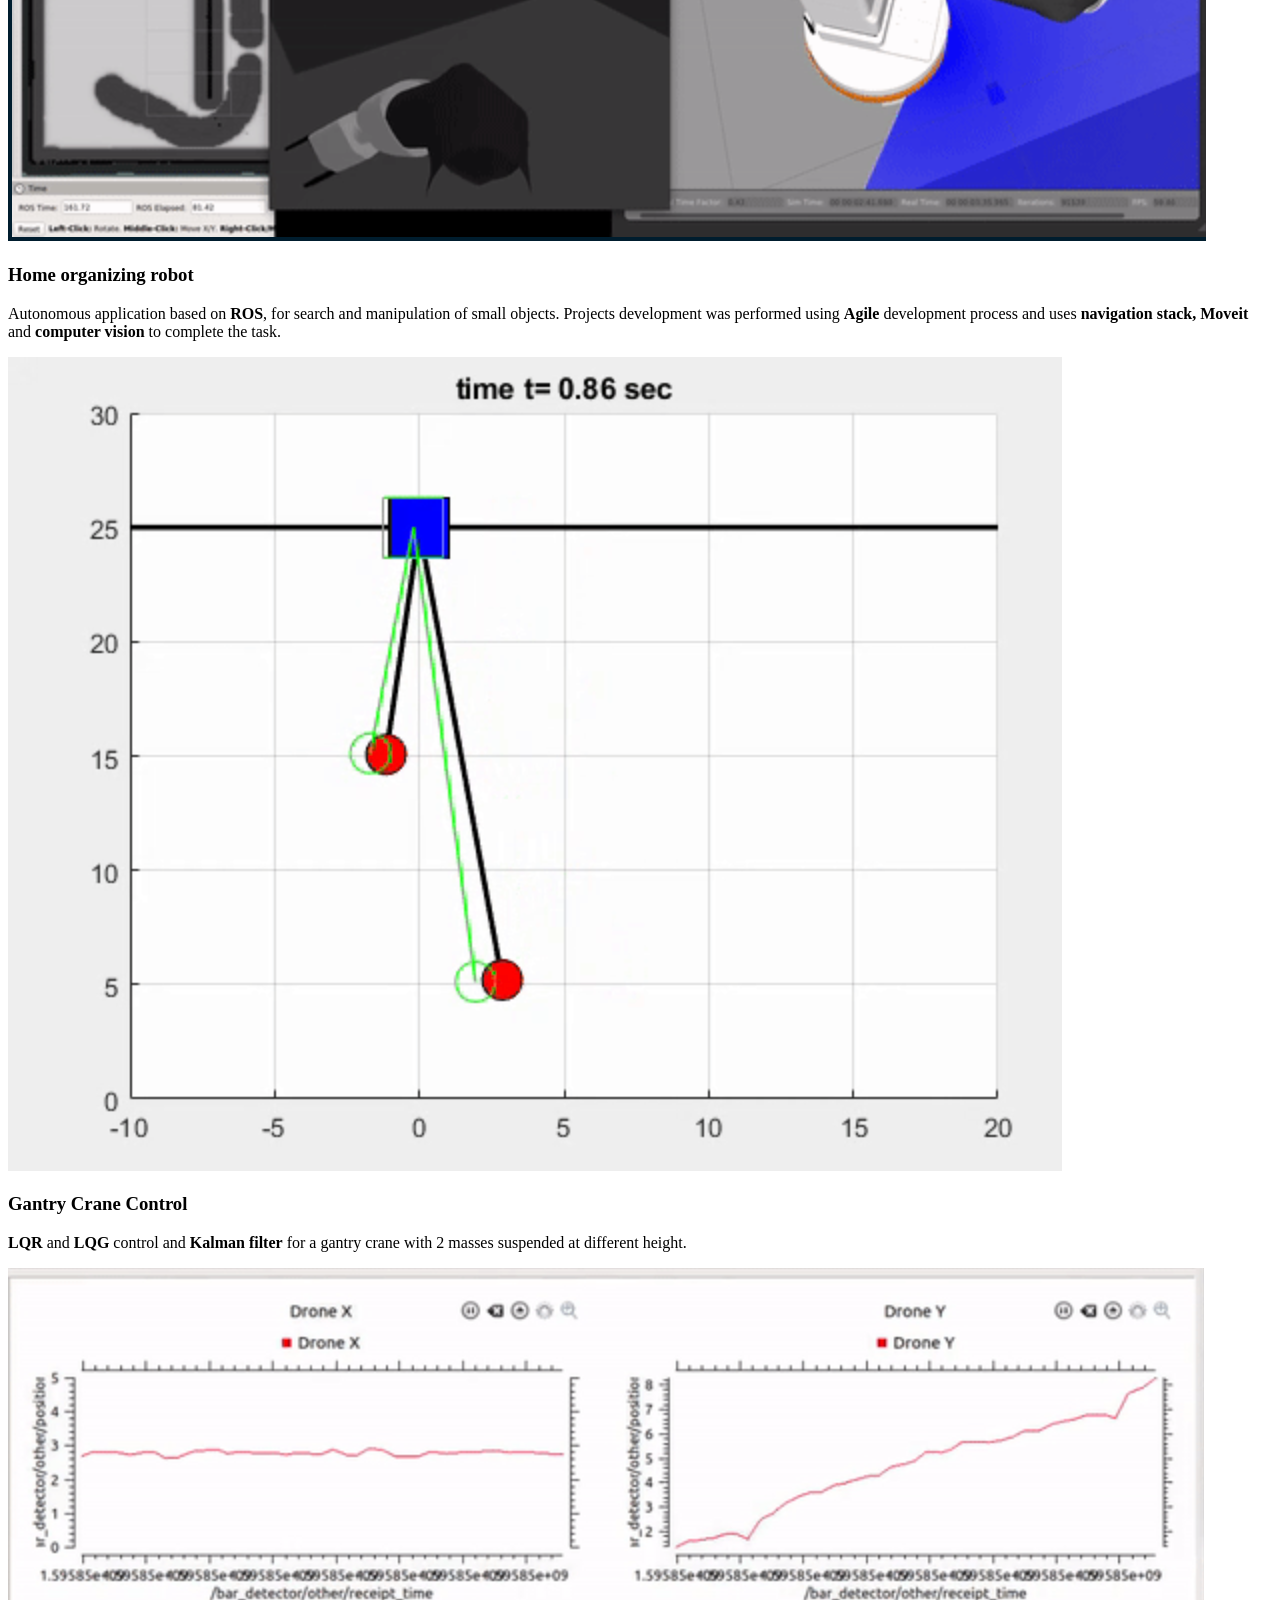
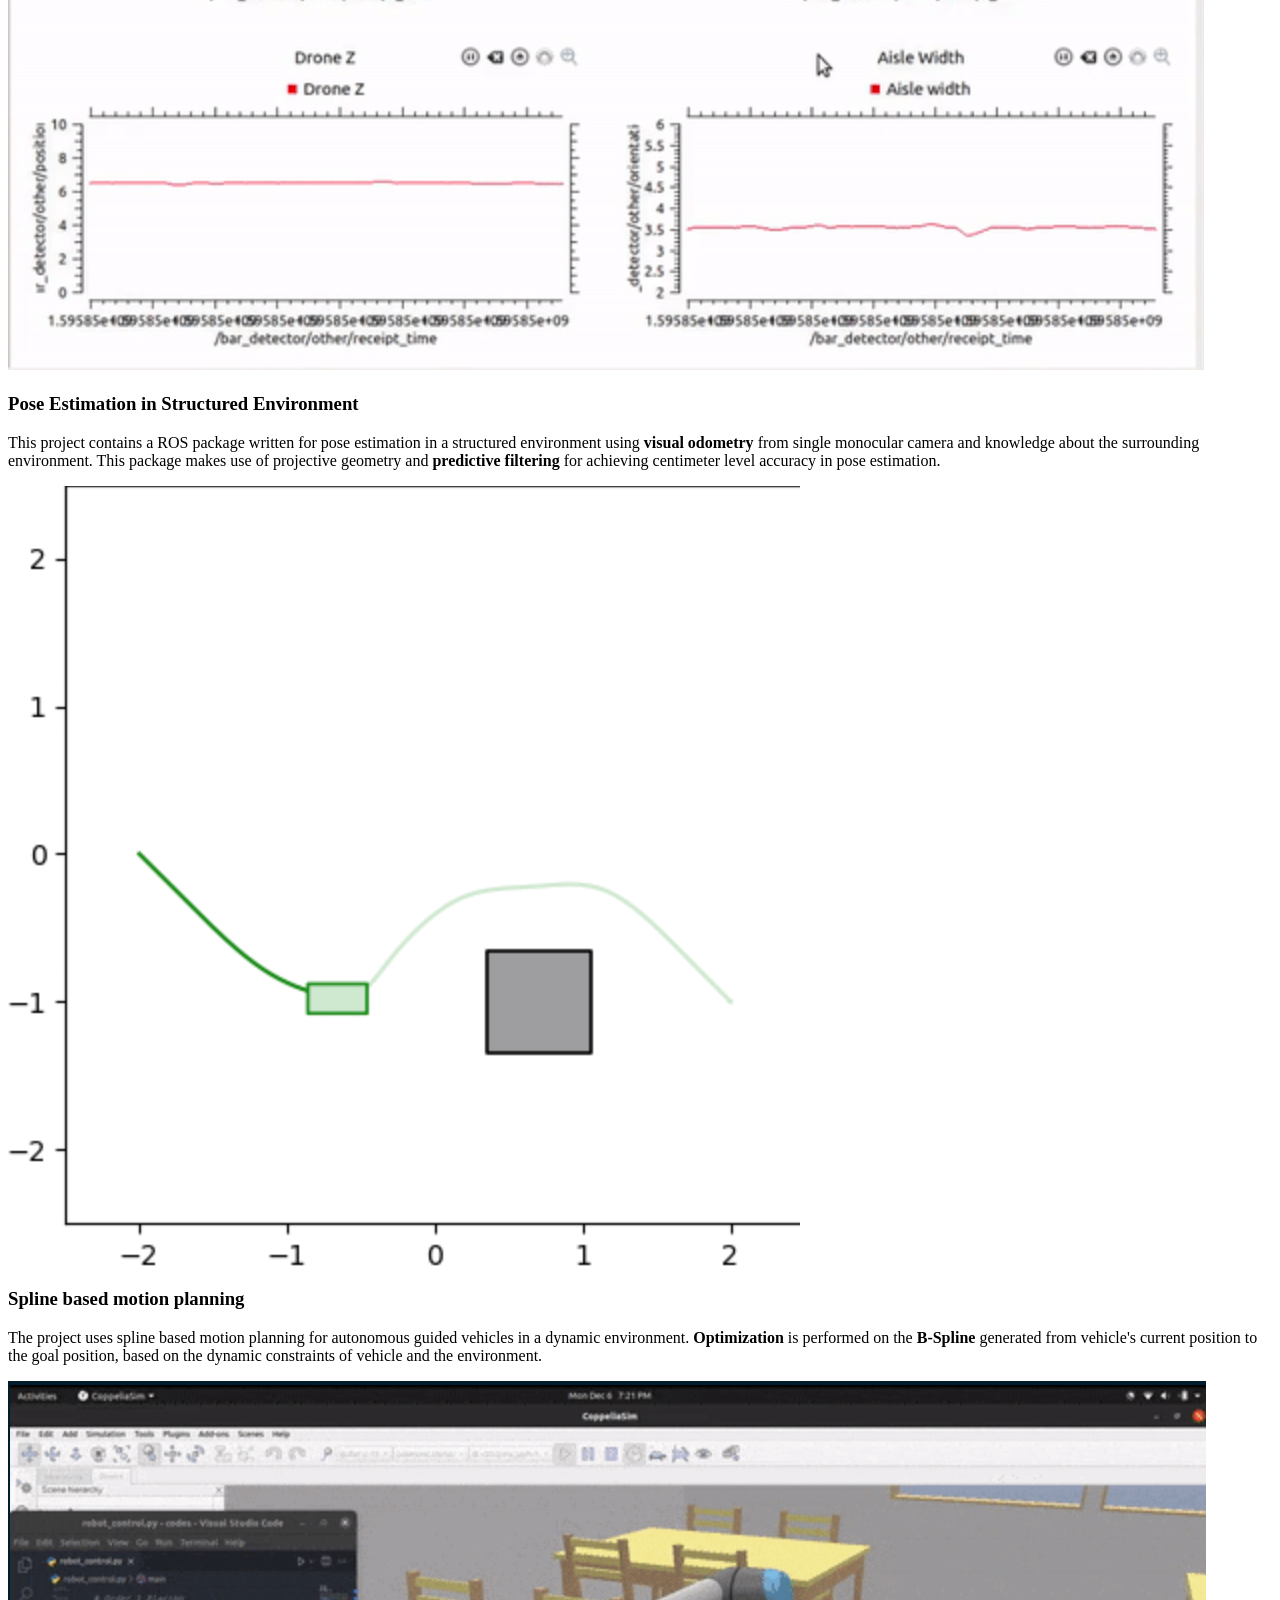
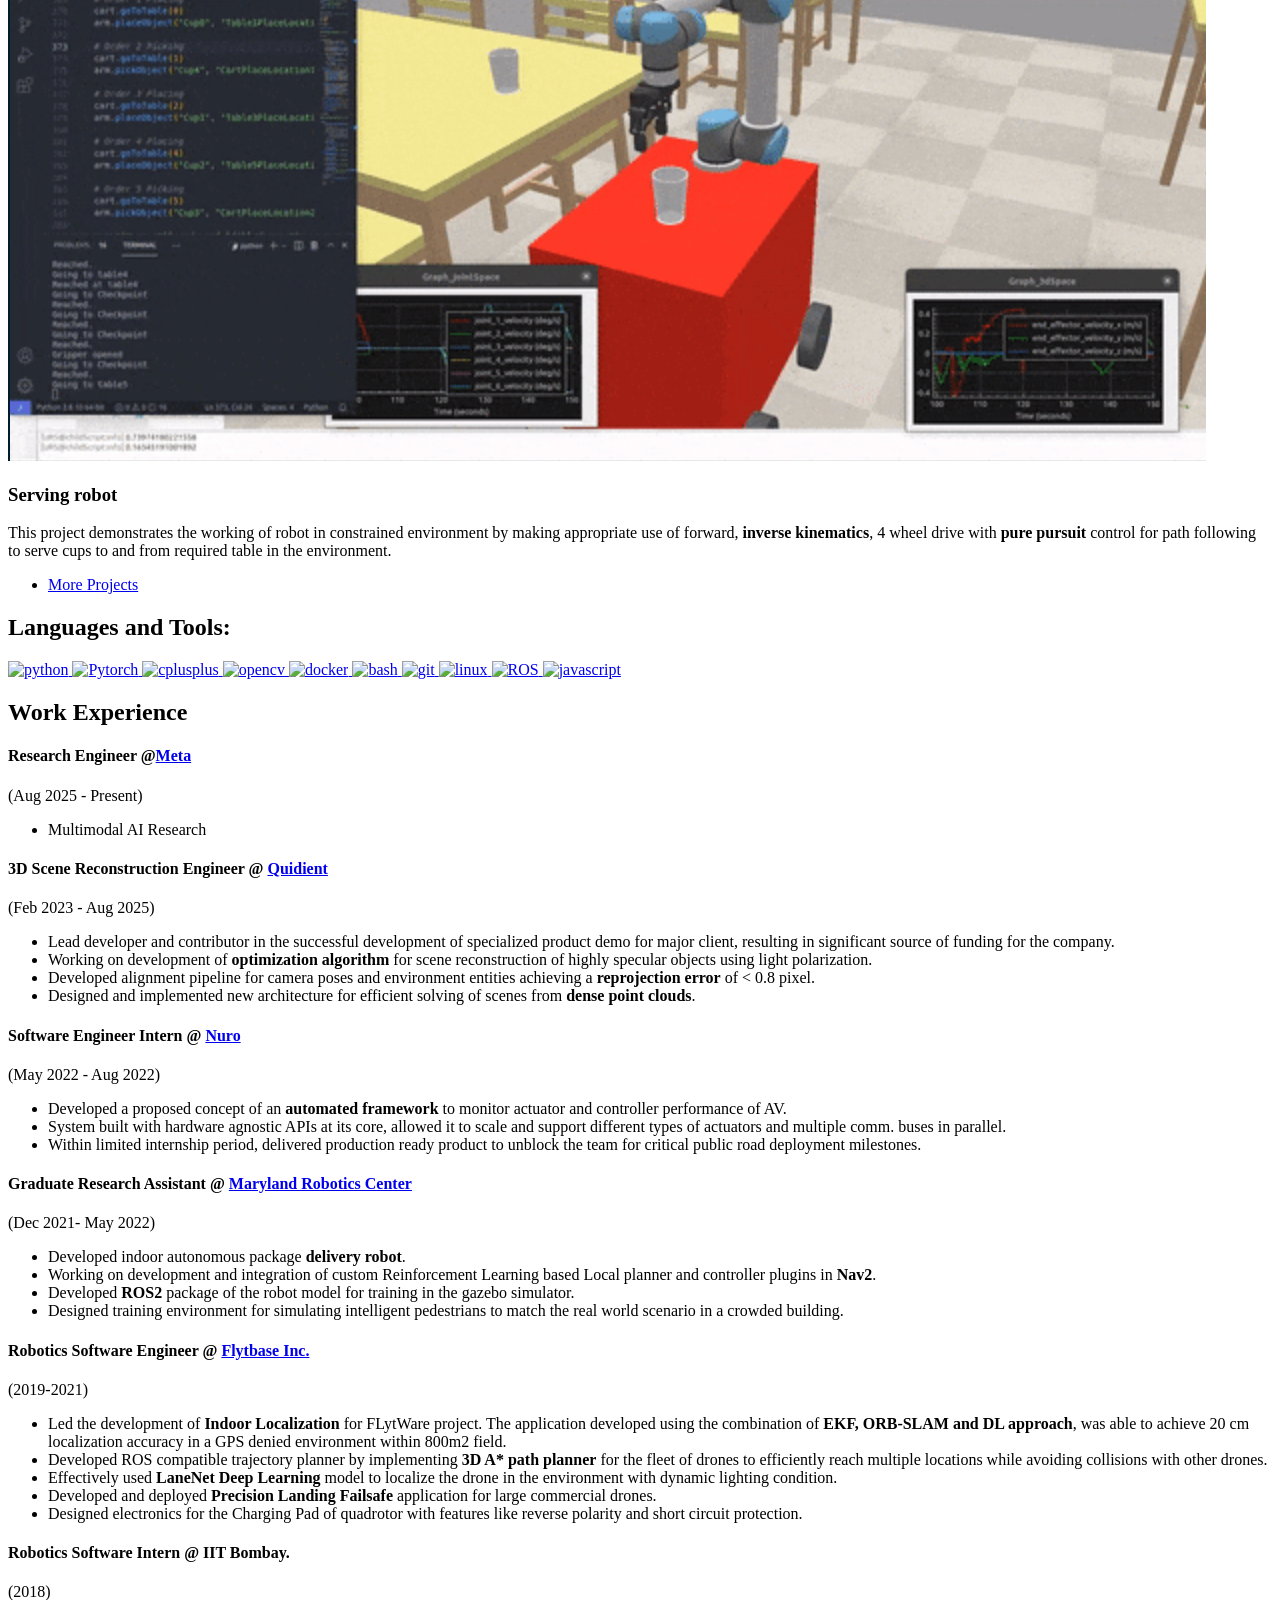
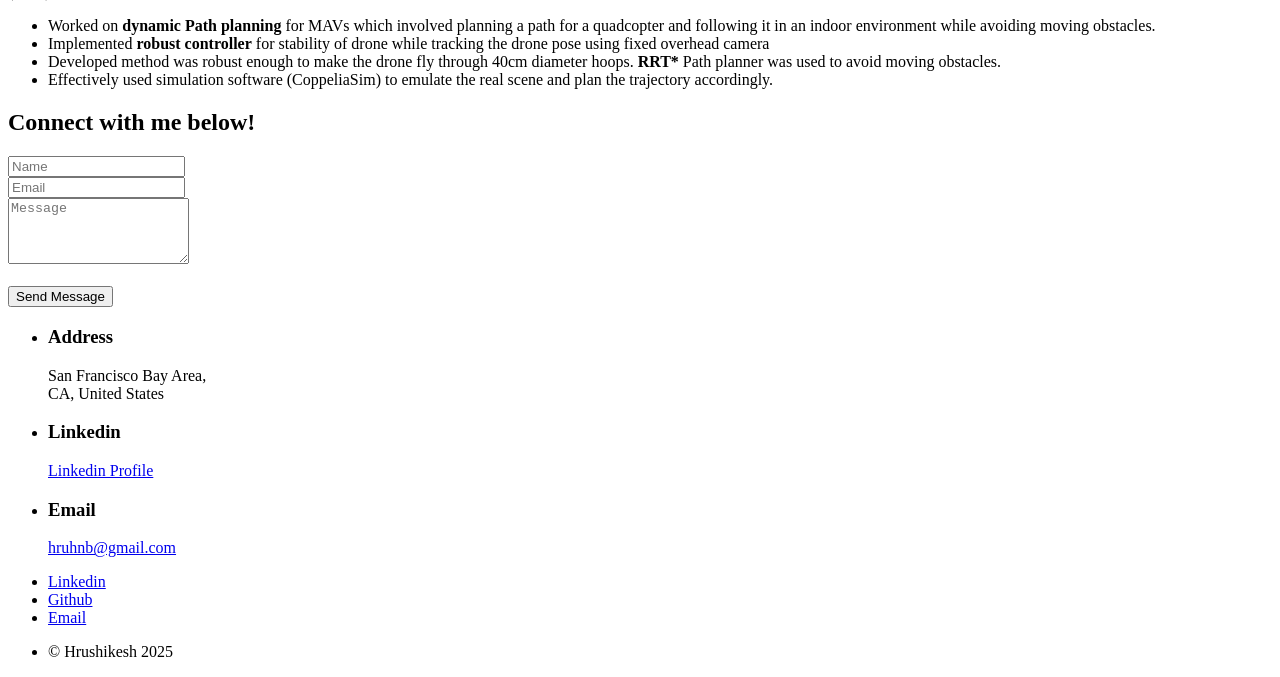
==== commit 48739882: "Update profile page with new info" ====
--- a/index.html
+++ b/index.html
@@ -19,7 +19,7 @@
 					</h1>
 					<h4>
 						Multi-disciplinary engineer <br />
-						Robotics researcher<br />
+						AI Researcher<br />
 						Master's in Robotics from <a href="https://umd.edu/">UMD</a><br />
 					</h4>
 				</div>
@@ -46,16 +46,16 @@
 					<section id="one">
 						<header class="major">
 							<h2>About me</h2>
-							<h4><i>| &nbsp; Engineer &nbsp; | &nbsp; Developer &nbsp; | &nbsp; Roboticist &nbsp; | &nbsp; Leader &nbsp; |</i></h4>
+							<h4><i>| &nbsp; Engineer &nbsp; | &nbsp; Developer &nbsp; | &nbsp; Researcher &nbsp; | &nbsp; Leader &nbsp; |</i></h4>
 						</header>
 						<p>Welcome to my profile. I am a dedicated professional in the field of AI and Robotics, focusing on
-						 Perception, Planning and controls. With a profound passion for developing intelligent systems 
+						 Perception and Reinforcement Learning. With a profound passion for developing intelligent systems 
 						 that can learn, adapt, and plan strategically. I am thankful for the privilege of working on cutting-edge technology across a range of products, 
 						 including autonomous robots, aerial drones, and self-driving vehicles, while gaining valuable experience in diverse team environments.
 						 Explore my journey as I contribute in shaping the future of intelligent technologies through research, innovation, and practical application.
 						</p>
 						<h4>Professional Skills:</h4>
-						<p>Perception, Planning, Prediction, DL, RL, computer vision, Pytorch, Python, CUDA GPU programming, Deep-Learning, C++, State Estimation, Controls, ROS-2, Sim2Real</p>
+						<p>Multimodal AI, Perception, 3D Computer Vision, Scene Reconstruction, RL, Pytorch, Python, CUDA, C++, State Estimation, Controls, ROS-2, Sim2Real</p>
 						<ul class="actions">
 							<li><a href="data/resume.pdf" download="HrushikeshBudhale-Resume" target="_blank" class="button">Resume</a></li>
 						</ul>
@@ -77,6 +77,8 @@
 								</ul>
 								<h3>Paper Implementations:</h3>
 								<ul>
+									<li> Re-implementation of Grokking and GrokFast phenomenon. <a href="https://github.com/HrushikeshBudhale/grokking">(github)</a>.
+									</li>
 									<li> UNI-AD: Anomaly detection over multi class distribution.
 									</li>
 									<li> Objects-as-points: Surrounding vehicle detection and pose prediction.
@@ -88,8 +90,38 @@
 
 						<div class="row">
 							<article class="col-6 col-12-xsmall">
+								<a href="https://github.com/HrushikeshBudhale/NGP_lenticular_recon" class="image fit thumb">
+									<img src="images/thumbs/lenticular_recon.png" alt="" /></a>
+								<h3>Fun with Nerf</h3>
+								<p>A fun little demo of a lenticular effect using NeRF</p>
+							</article>
+							<article class="col-6 col-12-xsmall">
+								<a href="https://github.com/HrushikeshBudhale/NGP_from_scratch" class="image fit thumb">
+									<img src="images/thumbs/ngp_from_scratch.png" alt="" /></a>
+								<h3>NGP from Scratch</h3>
+								<p>Elegant implementation of NeRF for 2D and 3D reconstruction</p>
+							</article>
+							<article class="col-6 col-12-xsmall">
+								<a href="https://github.com/HrushikeshBudhale/NeRF_from_scratch" class="image fit thumb">
+									<img src="images/thumbs/nerf_from_scratch.png" alt="" /></a>
+								<h3>NeRF from Scratch</h3>
+								<p>Nerf with minimalistic implementation of stratified and hierarchical sampling</p>
+							</article>
+							<article class="col-6 col-12-xsmall">
+								<a href="https://github.com/HrushikeshBudhale/Alpha_Zero" class="image fit thumb">
+									<img src="images/thumbs/connect4_thumbnail.png" alt="" /></a>
+								<h3>Alpha Zero from Scratch</h3>
+								<p>AlphaZero and MCTS algorithm applied to game of TicTacToe and ConnectFour</p>
+							</article>
+							<article class="col-6 col-12-xsmall">
+								<a href="https://github.com/HrushikeshBudhale/TSDF_Fusion" class="image fit thumb">
+									<img src="images/thumbs/tsdf_fusion.png" alt="" /></a>
+								<h3>Volumetric TSDF Fusion in PyTorch</h3>
+								<p>Fuse RGB-D images using Truncated Sign Distance Function (TSDF) Fusion with Live visualization</p>
+							</article>
+							<article class="col-6 col-12-xsmall">
 								<a href="https://github.com/HrushikeshBudhale/decluttering_domestic_robot" class="image fit thumb">
-									<img src="images/thumbs/home_organizing_robot.gif" alt="" /></a>
+									<img src="images/thumbs/home_organizing_robot.png" alt="" /></a>
 								<h3>Home organizing robot</h3>
 								<p>Autonomous application based on <span style="font-weight: bold;">ROS</span>, for search and manipulation of small objects. 
 									Projects development was performed using <span style="font-weight: bold;">Agile</span> development process and uses 
@@ -99,13 +131,13 @@
 							</article>
 							<article class="col-6 col-12-xsmall">
 								<a href="https://github.com/HrushikeshBudhale/gantry_crane_control" class="image fit thumb">
-									<img src="images/thumbs/Luenberger_observer_slow_motion.gif" alt="" /></a>
+									<img src="images/thumbs/luenberger_observer_slow_motion.png" alt="" /></a>
 								<h3>Gantry Crane Control</h3>
 								<p><span style="font-weight: bold;">LQR</span> and <span style="font-weight: bold;">LQG</span> control and <span style="font-weight: bold;">Kalman filter</span> for a gantry crane with 2 masses suspended at different height.</p>
 							</article>
 							<article class="col-6 col-12-xsmall">
 								<a href="https://github.com/HrushikeshBudhale/pose-estimation-using-geometry" class="image fit thumb">
-									<img src="images/thumbs/pose_estimate.gif" alt="" /></a>
+									<img src="images/thumbs/pose_estimation.png" alt="" /></a>
 								<h3>Pose Estimation in Structured Environment</h3>
 								<p>This project contains a ROS package written for pose estimation in a structured environment using 
 									<span style="font-weight: bold;">visual odometry</span> from single monocular camera and knowledge about the surrounding environment. This package 
@@ -114,17 +146,8 @@
 								</p>
 							</article>
 							<article class="col-6 col-12-xsmall">
-								<a href="https://github.com/HrushikeshBudhale/Monocular-Human-Position-Estimator" class="image fit thumb">
-									<img src="images/thumbs/proj_mon_human_det.gif" alt="" /></a>
-								<h3>Monocular Human Position Estimator</h3>
-								<p>Developed module performs <span style="font-weight: bold;">detection and tracking</span> of humans in the frame. 
-									This is accomplished by using the pre-trained HOG descriptor along with an SVM detector from 
-									<span style="font-weight: bold;">opencv</span> to detect the location of humans in the camera frame.
-								</p>
-							</article>
-							<article class="col-6 col-12-xsmall">
 								<a href="https://github.com/HrushikeshBudhale/Spline-Based-Motion-Planning" class="image fit thumb">
-									<img src="images/thumbs/proj_spline_based_motion_planning.gif" alt="" /></a>
+									<img src="images/thumbs/proj_spline_based_motion_planning.png" alt="" /></a>
 								<h3>Spline based motion planning</h3>
 								<p>The project uses spline based motion planning for autonomous guided vehicles in a dynamic environment.
 									<span style="font-weight: bold;">Optimization</span> is performed on the <span style="font-weight: bold;">B-Spline</span> 
@@ -133,7 +156,7 @@
 							</article>
 							<article class="col-6 col-12-xsmall">
 								<a href="https://github.com/HrushikeshBudhale/Serving_robot" class="image fit thumb">
-									<img src="images/thumbs/serving_robot.gif" alt="" /></a>
+									<img src="images/thumbs/serving_robot.png" alt="" /></a>
 								<h3>Serving robot</h3>
 								<p>This project demonstrates the working of robot in constrained environment by making appropriate 
 									use of forward, <span style="font-weight: bold;">inverse kinematics</span>, 4 wheel drive with 
@@ -151,17 +174,15 @@
 				<!-- Three -->
 				<section id="three">
 					<h2>Languages and Tools:</h2>
+					<a href="https://www.python.org" target="_blank" rel="noreferrer"> <img src="https://raw.githubusercontent.com/devicons/devicon/master/icons/python/python-original.svg" alt="python" width="70" height="40"/> </a>
+					<a href="https://pytorch.org/" target="_blank" rel="noreferrer"> <img src="https://upload.wikimedia.org/wikipedia/commons/1/10/PyTorch_logo_icon.svg" alt="Pytorch" width="40" height="40"/> </a>
 					<a href="https://www.w3schools.com/cpp/" target="_blank" rel="noreferrer"> <img src="https://raw.githubusercontent.com/devicons/devicon/master/icons/cplusplus/cplusplus-original.svg" alt="cplusplus" width="70" height="40"/> </a> 
-					<a href="https://www.python.org" target="_blank" rel="noreferrer"> <img src="https://raw.githubusercontent.com/devicons/devicon/master/icons/python/python-original.svg" alt="python" width="70" height="40"/> </a>
 					<a href="https://opencv.org/" target="_blank" rel="noreferrer"> <img src="https://www.vectorlogo.zone/logos/opencv/opencv-icon.svg" alt="opencv" width="70" height="40"/> </a>
 					<a href="https://www.docker.com/" target="_blank" rel="noreferrer"> <img src="https://raw.githubusercontent.com/devicons/devicon/master/icons/docker/docker-original-wordmark.svg" alt="docker" width="70" height="40"/> </a>
-					<a href="https://pytorch.org/" target="_blank" rel="noreferrer"> <img src="https://upload.wikimedia.org/wikipedia/commons/1/10/PyTorch_logo_icon.svg" alt="Pytorch" width="40" height="40"/> </a>
-					<a href="https://www.ros.org/" target="_blank" rel="noreferrer"> <img align="bottom" src="https://upload.wikimedia.org/wikipedia/commons/b/bb/Ros_logo.svg" alt="ROS" width="70" height="40"/> </a> 
-					<a href="https://gazebosim.org/" target="_blank" rel="noreferrer"> <img src="https://upload.wikimedia.org/wikipedia/en/thumb/5/5e/Gazebo_logo_without_text.svg/240px-Gazebo_logo_without_text.svg.png" alt="Gazebo" width="40" height="40"/> </a> 
-					<a href="https://www.coppeliarobotics.com/" target="_blank" rel="noreferrer"> <img src="https://niryo.com/wp-content/uploads/2019/12/CoppeliaSim.png" alt="CoppeliaSim" width="40" height="40"/> </a> 
 					<a href="https://www.gnu.org/software/bash/" target="_blank" rel="noreferrer"> <img src="https://www.vectorlogo.zone/logos/gnu_bash/gnu_bash-icon.svg" alt="bash" width="70" height="40"/> </a> 
 					<a href="https://git-scm.com/" target="_blank" rel="noreferrer"> <img src="https://www.vectorlogo.zone/logos/git-scm/git-scm-icon.svg" alt="git" width="70" height="40"/> </a> 
 					<a href="https://www.linux.org/" target="_blank" rel="noreferrer"> <img src="https://raw.githubusercontent.com/devicons/devicon/master/icons/linux/linux-original.svg" alt="linux" width="70" height="40"/> </a>
+					<a href="https://www.ros.org/" target="_blank" rel="noreferrer"> <img align="bottom" src="https://upload.wikimedia.org/wikipedia/commons/b/bb/Ros_logo.svg" alt="ROS" width="70" height="40"/> </a> 
 					<a href="https://developer.mozilla.org/en-US/docs/Web/JavaScript" target="_blank" rel="noreferrer"> <img src="https://raw.githubusercontent.com/devicons/devicon/master/icons/javascript/javascript-original.svg" alt="javascript" width="70" height="40"/> </a>
 				</section>
 
@@ -170,9 +191,20 @@
 					<h2>Work Experience</h2>
 					<article class="col-12 col-12-xsmall">
 						<div class="row">
-							<h4 class="col-8">Scene Reconstruction Engineer @ <a href="https://www.quidient.com/">Quidient</a></h4> 
-							<div class="col-1"></div>
-							<p class="col-3">(2023 Feb - Present)</p>
+							<h4 class="col-8">Research Engineer @<a href="https://www.meta.com/">Meta</a></h4> 
+							<div class="col-1"></div>
+							<p class="col-3">(Aug 2025 - Present)</p>
+						</div>
+						<ul>
+							<li>Multimodal AI Research
+							</li>
+						</ul>
+					</article>
+					<article class="col-12 col-12-xsmall">
+						<div class="row">
+							<h4 class="col-8">3D Scene Reconstruction Engineer @ <a href="https://www.quidient.com/">Quidient</a></h4> 
+							<div class="col-1"></div>
+							<p class="col-3">(Feb 2023 - Aug 2025)</p>
 						</div>
 						<ul>
 							<li>Lead developer and contributor in the successful development of specialized product demo for major client, resulting in significant source of funding for the company.
@@ -187,9 +219,9 @@
 					</article>
 					<article class="col-12 col-12-xsmall">
 						<div class="row">
-							<h4 class="col-8">Controls Software Engineer Intern @ <a href="https://www.nuro.ai/">Nuro</a></h4> 
-							<div class="col-1"></div>
-							<p class="col-3">(2022 May - 2022 Aug)</p>
+							<h4 class="col-8">Software Engineer Intern @ <a href="https://www.nuro.ai/">Nuro</a></h4> 
+							<div class="col-1"></div>
+							<p class="col-3">(May 2022 - Aug 2022)</p>
 						</div>
 						<ul>
 							<li>Developed a proposed concept of an  <span style="font-weight: bold;">automated framework</span> to monitor actuator and controller performance of AV.
@@ -281,8 +313,8 @@
 							<ul class="labeled-icons">
 								<li>
 									<h3 class="icon solid fa-home"><span class="label">Address</span></h3>
-									Washington DC area,<br />
-									Maryland, United States
+									San Francisco Bay Area,<br />
+									CA, United States
 								</li>
 								<li>
 									<h3 class="icon brands fa-linkedin"><span class="label">Linkedin</span></h3>
@@ -309,7 +341,7 @@
 						<li><a href="mailto:hruhnb@gmail.com" class="icon solid fa-envelope"><span class="label">Email</span></a></li>
 					</ul>
 					<ul class="copyright">
-						<li>&copy; Hrushikesh 2024</li>
+						<li>&copy; Hrushikesh 2025</li>
 					</ul>
 				</div>
 			</footer>
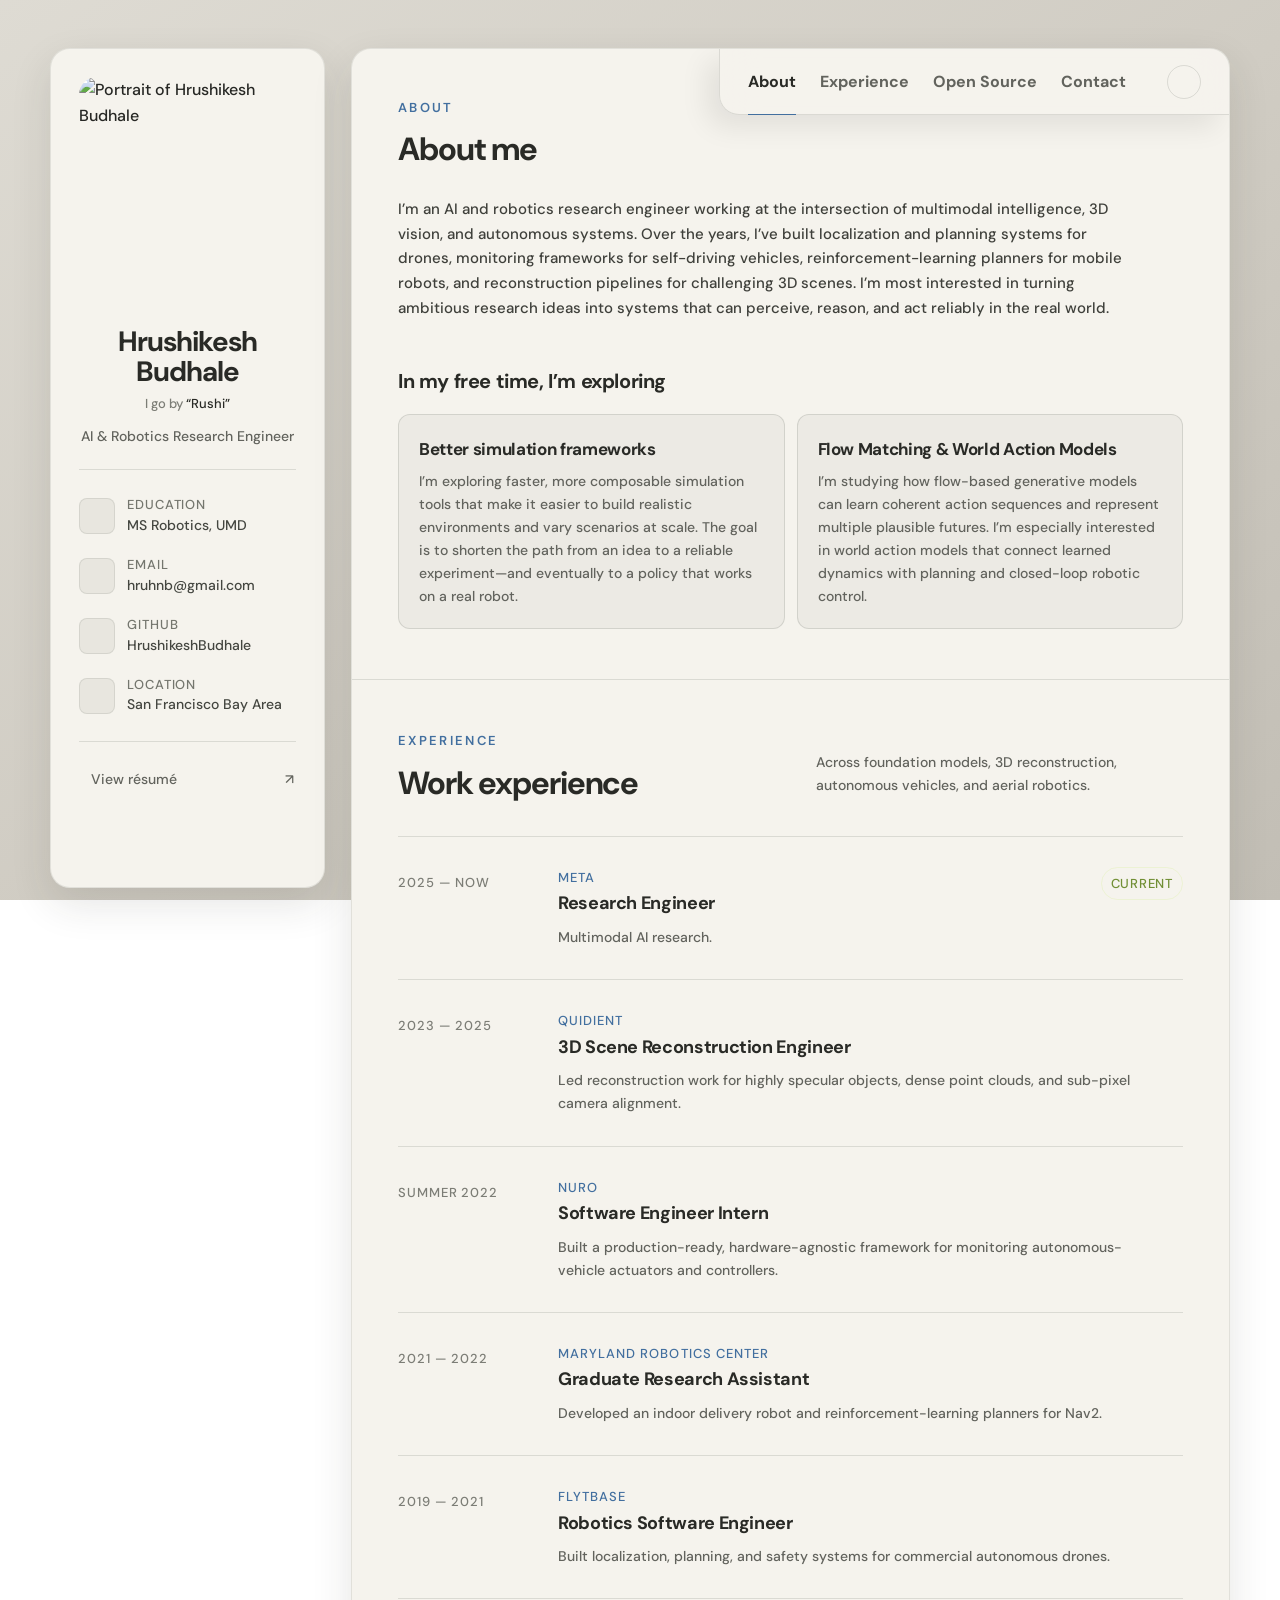
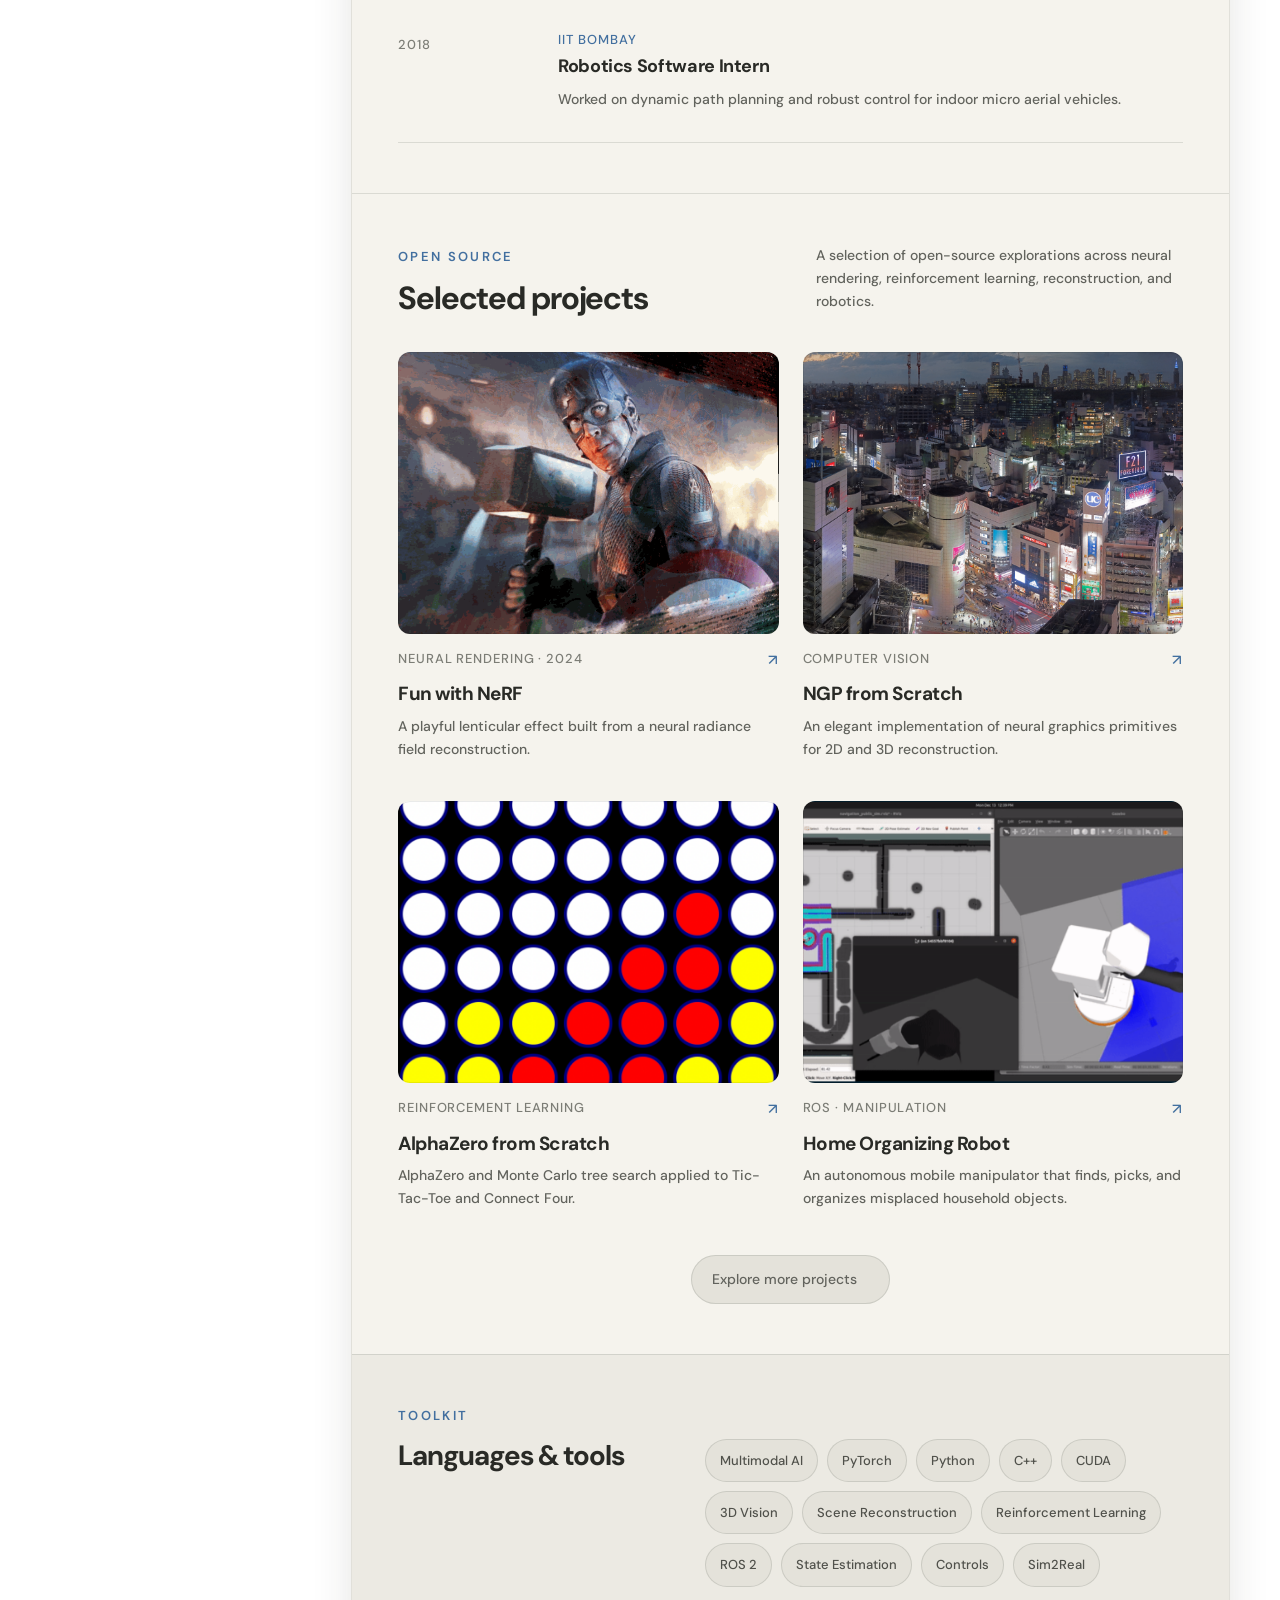
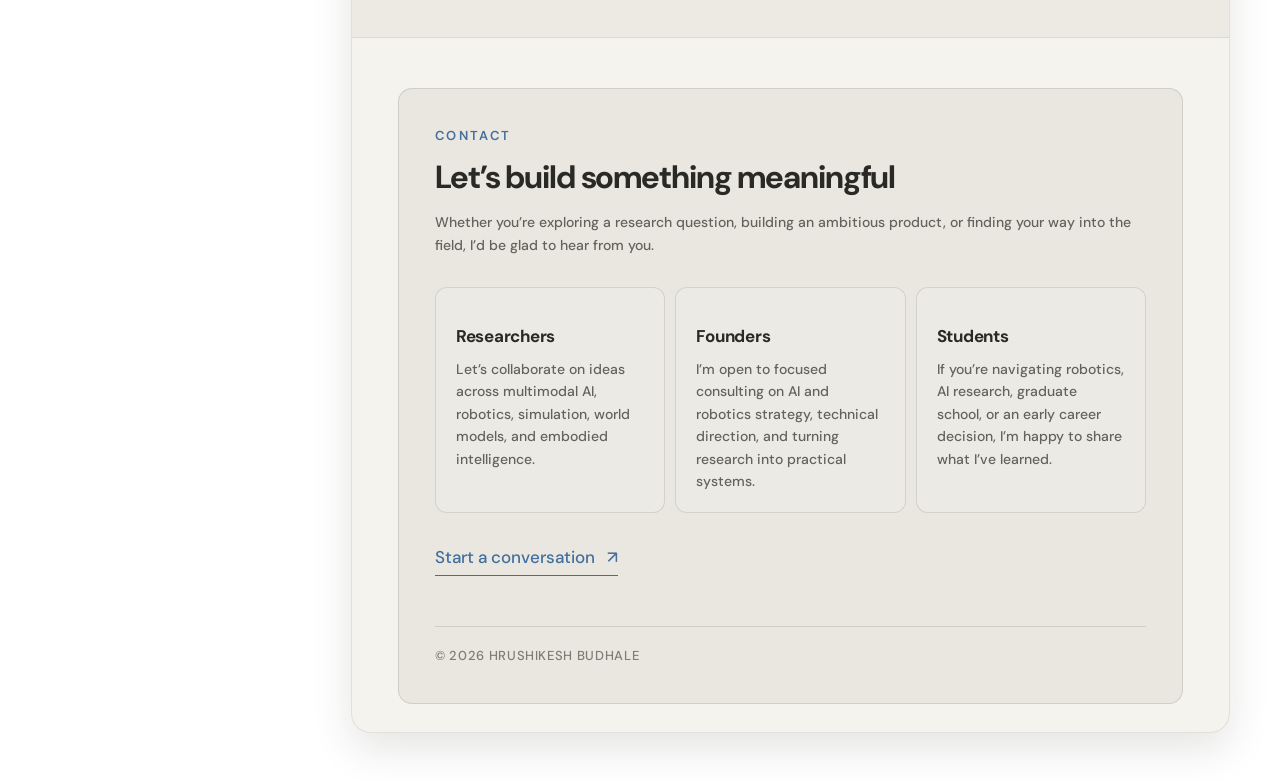
==== commit cde9f9e6: "Redesign portfolio experience" ====
--- a/index.html
+++ b/index.html
@@ -1,361 +1,287 @@
-<!DOCTYPE HTML>
-<html>
-	<head>
-		<title>Hrushikesh Budhale</title>
-		<meta charset="utf-8" />
-		<meta name="google-site-verification" content="UC0VlUkYkbfu4yBxylYu5UsCOv303GHQSMlm0ie3De4" />
-		<meta name="viewport" content="width=device-width, initial-scale=1, user-scalable=no" />
-		<link rel="stylesheet" href="assets/css/main.css" />
-		<link rel="shortcut icon" type="image/x-icon" href="images/favicon.ico" />
-	</head>
-	<body class="is-preload">
-
-		<!-- Header -->
-			<header id="header">
-				<div class="inner">
-					<a href="#" class="image avatar"><img src="https://avatars.githubusercontent.com/u/25157729?v=4" alt="" /></a>
-					<h1>
-						<strong>Hrushikesh Budhale </strong><br />
-					</h1>
-					<h4>
-						Multi-disciplinary engineer <br />
-						AI Researcher<br />
-						Master's in Robotics from <a href="https://umd.edu/">UMD</a><br />
-					</h4>
-				</div>
-			</header>
-
-			<div class="side-bar">
-				<nav class="navigation">
-				  <ul>
-					<li>
-					  <a href="#one">About</a>
-					  <a href="#two">Projects</a>
-					  <a href="#three">Technologies</a>
-					  <a href="#four">Experience</a>
-					  <a href="#five">Contact</a>
-					</li>
-				  </ul>
-				</nav>
-			</div>
-
-		<!-- Main -->
-			<div id="main">
-
-				<!-- One -->
-					<section id="one">
-						<header class="major">
-							<h2>About me</h2>
-							<h4><i>| &nbsp; Engineer &nbsp; | &nbsp; Developer &nbsp; | &nbsp; Researcher &nbsp; | &nbsp; Leader &nbsp; |</i></h4>
-						</header>
-						<p>Welcome to my profile. I am a dedicated professional in the field of AI and Robotics, focusing on
-						 Perception and Reinforcement Learning. With a profound passion for developing intelligent systems 
-						 that can learn, adapt, and plan strategically. I am thankful for the privilege of working on cutting-edge technology across a range of products, 
-						 including autonomous robots, aerial drones, and self-driving vehicles, while gaining valuable experience in diverse team environments.
-						 Explore my journey as I contribute in shaping the future of intelligent technologies through research, innovation, and practical application.
-						</p>
-						<h4>Professional Skills:</h4>
-						<p>Multimodal AI, Perception, 3D Computer Vision, Scene Reconstruction, RL, Pytorch, Python, CUDA, C++, State Estimation, Controls, ROS-2, Sim2Real</p>
-						<ul class="actions">
-							<li><a href="data/resume.pdf" download="HrushikeshBudhale-Resume" target="_blank" class="button">Resume</a></li>
-						</ul>
-					</section>
-
-				<!-- Two -->
-					<section id="two">
-						
-						<h2>Previous Projects</h2>
-							<div class="row">
-								<h3>DL/ML Projects</h3>
-								<ul>
-									<li> Learning planner parameters for autonomous vehicle.
-									</li>
-									<li> Learning Navigation in game environment. 
-									</li>
-									<li> Robot Trajectory planning in dynamic environment.
-									</li>
-								</ul>
-								<h3>Paper Implementations:</h3>
-								<ul>
-									<li> Re-implementation of Grokking and GrokFast phenomenon. <a href="https://github.com/HrushikeshBudhale/grokking">(github)</a>.
-									</li>
-									<li> UNI-AD: Anomaly detection over multi class distribution.
-									</li>
-									<li> Objects-as-points: Surrounding vehicle detection and pose prediction.
-									</li>
-								</ul>
-									
-							</div>
-
-
-						<div class="row">
-							<article class="col-6 col-12-xsmall">
-								<a href="https://github.com/HrushikeshBudhale/NGP_lenticular_recon" class="image fit thumb">
-									<img src="images/thumbs/lenticular_recon.png" alt="" /></a>
-								<h3>Fun with Nerf</h3>
-								<p>A fun little demo of a lenticular effect using NeRF</p>
-							</article>
-							<article class="col-6 col-12-xsmall">
-								<a href="https://github.com/HrushikeshBudhale/NGP_from_scratch" class="image fit thumb">
-									<img src="images/thumbs/ngp_from_scratch.png" alt="" /></a>
-								<h3>NGP from Scratch</h3>
-								<p>Elegant implementation of NeRF for 2D and 3D reconstruction</p>
-							</article>
-							<article class="col-6 col-12-xsmall">
-								<a href="https://github.com/HrushikeshBudhale/NeRF_from_scratch" class="image fit thumb">
-									<img src="images/thumbs/nerf_from_scratch.png" alt="" /></a>
-								<h3>NeRF from Scratch</h3>
-								<p>Nerf with minimalistic implementation of stratified and hierarchical sampling</p>
-							</article>
-							<article class="col-6 col-12-xsmall">
-								<a href="https://github.com/HrushikeshBudhale/Alpha_Zero" class="image fit thumb">
-									<img src="images/thumbs/connect4_thumbnail.png" alt="" /></a>
-								<h3>Alpha Zero from Scratch</h3>
-								<p>AlphaZero and MCTS algorithm applied to game of TicTacToe and ConnectFour</p>
-							</article>
-							<article class="col-6 col-12-xsmall">
-								<a href="https://github.com/HrushikeshBudhale/TSDF_Fusion" class="image fit thumb">
-									<img src="images/thumbs/tsdf_fusion.png" alt="" /></a>
-								<h3>Volumetric TSDF Fusion in PyTorch</h3>
-								<p>Fuse RGB-D images using Truncated Sign Distance Function (TSDF) Fusion with Live visualization</p>
-							</article>
-							<article class="col-6 col-12-xsmall">
-								<a href="https://github.com/HrushikeshBudhale/decluttering_domestic_robot" class="image fit thumb">
-									<img src="images/thumbs/home_organizing_robot.png" alt="" /></a>
-								<h3>Home organizing robot</h3>
-								<p>Autonomous application based on <span style="font-weight: bold;">ROS</span>, for search and manipulation of small objects. 
-									Projects development was performed using <span style="font-weight: bold;">Agile</span> development process and uses 
-									<span style="font-weight: bold;">navigation stack, Moveit </span> and 
-									<span style="font-weight: bold;">computer vision</span> to complete the task.
-								</p>
-							</article>
-							<article class="col-6 col-12-xsmall">
-								<a href="https://github.com/HrushikeshBudhale/gantry_crane_control" class="image fit thumb">
-									<img src="images/thumbs/luenberger_observer_slow_motion.png" alt="" /></a>
-								<h3>Gantry Crane Control</h3>
-								<p><span style="font-weight: bold;">LQR</span> and <span style="font-weight: bold;">LQG</span> control and <span style="font-weight: bold;">Kalman filter</span> for a gantry crane with 2 masses suspended at different height.</p>
-							</article>
-							<article class="col-6 col-12-xsmall">
-								<a href="https://github.com/HrushikeshBudhale/pose-estimation-using-geometry" class="image fit thumb">
-									<img src="images/thumbs/pose_estimation.png" alt="" /></a>
-								<h3>Pose Estimation in Structured Environment</h3>
-								<p>This project contains a ROS package written for pose estimation in a structured environment using 
-									<span style="font-weight: bold;">visual odometry</span> from single monocular camera and knowledge about the surrounding environment. This package 
-									makes use of projective geometry and <span style="font-weight: bold;">predictive filtering</span> for achieving centimeter level accuracy in 
-									pose estimation.
-								</p>
-							</article>
-							<article class="col-6 col-12-xsmall">
-								<a href="https://github.com/HrushikeshBudhale/Spline-Based-Motion-Planning" class="image fit thumb">
-									<img src="images/thumbs/proj_spline_based_motion_planning.png" alt="" /></a>
-								<h3>Spline based motion planning</h3>
-								<p>The project uses spline based motion planning for autonomous guided vehicles in a dynamic environment.
-									<span style="font-weight: bold;">Optimization</span> is performed on the <span style="font-weight: bold;">B-Spline</span> 
-									generated from vehicle's current position to the goal position, based on the dynamic constraints of vehicle and the environment.
-								</p>
-							</article>
-							<article class="col-6 col-12-xsmall">
-								<a href="https://github.com/HrushikeshBudhale/Serving_robot" class="image fit thumb">
-									<img src="images/thumbs/serving_robot.png" alt="" /></a>
-								<h3>Serving robot</h3>
-								<p>This project demonstrates the working of robot in constrained environment by making appropriate 
-									use of forward, <span style="font-weight: bold;">inverse kinematics</span>, 4 wheel drive with 
-									<span style="font-weight: bold;">pure pursuit</span> control for path following to serve cups to 
-									and from required table in the environment.
-								</p>
-							</article>
-							<!-- Todo: Procrustus -->
-						</div>
-						<ul class="actions">
-							<li><a href="https://github.com/HrushikeshBudhale" class="button">More Projects</a></li>
-						</ul>
-					</section>
-
-				<!-- Three -->
-				<section id="three">
-					<h2>Languages and Tools:</h2>
-					<a href="https://www.python.org" target="_blank" rel="noreferrer"> <img src="https://raw.githubusercontent.com/devicons/devicon/master/icons/python/python-original.svg" alt="python" width="70" height="40"/> </a>
-					<a href="https://pytorch.org/" target="_blank" rel="noreferrer"> <img src="https://upload.wikimedia.org/wikipedia/commons/1/10/PyTorch_logo_icon.svg" alt="Pytorch" width="40" height="40"/> </a>
-					<a href="https://www.w3schools.com/cpp/" target="_blank" rel="noreferrer"> <img src="https://raw.githubusercontent.com/devicons/devicon/master/icons/cplusplus/cplusplus-original.svg" alt="cplusplus" width="70" height="40"/> </a> 
-					<a href="https://opencv.org/" target="_blank" rel="noreferrer"> <img src="https://www.vectorlogo.zone/logos/opencv/opencv-icon.svg" alt="opencv" width="70" height="40"/> </a>
-					<a href="https://www.docker.com/" target="_blank" rel="noreferrer"> <img src="https://raw.githubusercontent.com/devicons/devicon/master/icons/docker/docker-original-wordmark.svg" alt="docker" width="70" height="40"/> </a>
-					<a href="https://www.gnu.org/software/bash/" target="_blank" rel="noreferrer"> <img src="https://www.vectorlogo.zone/logos/gnu_bash/gnu_bash-icon.svg" alt="bash" width="70" height="40"/> </a> 
-					<a href="https://git-scm.com/" target="_blank" rel="noreferrer"> <img src="https://www.vectorlogo.zone/logos/git-scm/git-scm-icon.svg" alt="git" width="70" height="40"/> </a> 
-					<a href="https://www.linux.org/" target="_blank" rel="noreferrer"> <img src="https://raw.githubusercontent.com/devicons/devicon/master/icons/linux/linux-original.svg" alt="linux" width="70" height="40"/> </a>
-					<a href="https://www.ros.org/" target="_blank" rel="noreferrer"> <img align="bottom" src="https://upload.wikimedia.org/wikipedia/commons/b/bb/Ros_logo.svg" alt="ROS" width="70" height="40"/> </a> 
-					<a href="https://developer.mozilla.org/en-US/docs/Web/JavaScript" target="_blank" rel="noreferrer"> <img src="https://raw.githubusercontent.com/devicons/devicon/master/icons/javascript/javascript-original.svg" alt="javascript" width="70" height="40"/> </a>
-				</section>
-
-				<!-- Four -->
-				<section id="four">
-					<h2>Work Experience</h2>
-					<article class="col-12 col-12-xsmall">
-						<div class="row">
-							<h4 class="col-8">Research Engineer @<a href="https://www.meta.com/">Meta</a></h4> 
-							<div class="col-1"></div>
-							<p class="col-3">(Aug 2025 - Present)</p>
-						</div>
-						<ul>
-							<li>Multimodal AI Research
-							</li>
-						</ul>
-					</article>
-					<article class="col-12 col-12-xsmall">
-						<div class="row">
-							<h4 class="col-8">3D Scene Reconstruction Engineer @ <a href="https://www.quidient.com/">Quidient</a></h4> 
-							<div class="col-1"></div>
-							<p class="col-3">(Feb 2023 - Aug 2025)</p>
-						</div>
-						<ul>
-							<li>Lead developer and contributor in the successful development of specialized product demo for major client, resulting in significant source of funding for the company.
-							</li>
-							<li>Working on development of <span style="font-weight: bold;">optimization algorithm</span> for scene reconstruction of highly specular objects using light polarization.
-							</li>
-							<li>Developed alignment pipeline for camera poses and environment entities achieving a <span style="font-weight: bold;">reprojection error</span> of < 0.8 pixel.
-							</li>
-							<li>Designed and implemented new architecture for efficient solving of scenes from <span style="font-weight: bold;">dense point clouds</span>.
-							</li>
-						</ul>
-					</article>
-					<article class="col-12 col-12-xsmall">
-						<div class="row">
-							<h4 class="col-8">Software Engineer Intern @ <a href="https://www.nuro.ai/">Nuro</a></h4> 
-							<div class="col-1"></div>
-							<p class="col-3">(May 2022 - Aug 2022)</p>
-						</div>
-						<ul>
-							<li>Developed a proposed concept of an  <span style="font-weight: bold;">automated framework</span> to monitor actuator and controller performance of AV.
-							</li>
-							<li>System built with hardware agnostic APIs at its core, allowed it to scale and support different types of actuators and multiple comm. buses in parallel.
-							</li>
-							<li>Within limited internship period, delivered production ready product to unblock the team for critical public road deployment milestones.
-							</li>
-						</ul>
-					</article>
-					<article class="col-12 col-12-xsmall">
-						<div class="row">
-							<h4 class="col-8">Graduate Research Assistant @ <a href="https://robotics.umd.edu/">Maryland Robotics Center</a></h4> 
-							<div class="col-1"></div>
-							<p class="col-3">(Dec 2021- May 2022)</p>
-						</div>
-						<ul>
-							<li>Developed indoor autonomous package <span style="font-weight: bold;">delivery robot</span>.
-							</li>
-							<li>Working on development and integration of custom Reinforcement Learning based Local planner and controller plugins in <span style="font-weight: bold;">Nav2</span>.
-							</li>
-							<li>Developed <span style="font-weight: bold;">ROS2</span> package of the robot model for training in the gazebo simulator.
-							</li>
-							<li>Designed training environment for simulating intelligent pedestrians to match the real world scenario in a crowded building.
-							</li>
-						</ul>
-					</article>
-					<article class="col-12 col-12-xsmall">
-						<div class="row">
-							<h4 class="col-8">Robotics Software Engineer @ <a href="https://flytbase.com/">Flytbase Inc.</a></h4> 
-							<div class="col-1"></div>
-							<p class="col-3">(2019-2021)</p>
-						</div>
-						<ul>
-							<li>Led the development of <span style="font-weight: bold;">Indoor Localization</span> for FLytWare project. The application
-								developed using the combination of <span style="font-weight: bold;">EKF, ORB-SLAM and DL approach</span>, was able to achieve 20 cm localization
-								accuracy in a GPS denied environment within 800m2 field.
-							</li>
-							<li>Developed ROS compatible trajectory planner by implementing <span style="font-weight: bold;">3D A* path planner</span> for the fleet of drones to
-								efficiently reach multiple locations while avoiding collisions with other drones.
-							</li>
-							<li>Effectively used <span style="font-weight: bold;">LaneNet Deep Learning</span> model to localize the drone in the environment with dynamic lighting condition.
-							</li>
-							<li>Developed and deployed <span style="font-weight: bold;">Precision Landing Failsafe</span> application for large commercial drones.
-							</li>
-							<li>Designed electronics for the Charging Pad of quadrotor with features like reverse polarity and short circuit protection.
-							</li>
-						</ul>
-					</article>
-					<article class="col-12 col-12-xsmall">
-						<div class="row">
-							<h4 class="col-8">Robotics Software Intern @ IIT Bombay.</h4> 
-							<div class="col-1"></div>
-							<p class="col-3">(2018)</p>
-						</div>
-						<ul>
-							<li> Worked on <span style="font-weight: bold;">dynamic Path planning</span> for MAVs which involved planning a path for a quadcopter and following it in an
-								indoor environment while avoiding moving obstacles.
-							</li>
-							<li>Implemented <span style="font-weight: bold;">robust controller</span> for stability of drone while tracking the drone pose using fixed overhead camera
-							</li>
-							<li>Developed method was robust enough to make the drone fly through 40cm diameter hoops. <span style="font-weight: bold;">RRT*</span> Path planner was
-								used to avoid moving obstacles.
-							</li>
-							<li>Effectively used simulation software (CoppeliaSim) to emulate the real scene and plan the trajectory accordingly.
-							</li>
-						</ul>
-					</article>
-				</section>
-
-				<!-- Five -->
-				<section id="five">
-					<h2>Connect with me below!</h2>
-					<div class="row">
-						<div class="col-8 col-12-small">
-							<form method="post" action="https://formspree.io/f/xknyokrj">
-								<div class="row gtr-uniform gtr-50">
-									<div class="col-6 col-12-xsmall"><input type="text" name="name" id="name" placeholder="Name" /></div>
-									<div class="col-6 col-12-xsmall"><input type="email" name="email" id="email" placeholder="Email" /></div>
-									<div class="col-12"><textarea name="message" id="message" placeholder="Message" rows="4"></textarea></div>
-								</div>
-								</br>
-								<div class="actions">
-									<input type="submit" value="Send Message" />
-								</div>
-							</form>
-						</div>
-						<div class="col-4 col-12-small">
-							<ul class="labeled-icons">
-								<li>
-									<h3 class="icon solid fa-home"><span class="label">Address</span></h3>
-									San Francisco Bay Area,<br />
-									CA, United States
-								</li>
-								<li>
-									<h3 class="icon brands fa-linkedin"><span class="label">Linkedin</span></h3>
-									<a href="https://linkedin.com/in/hrushikesh-budhale-3213615a">Linkedin Profile</a>
-								</li>
-					
-								<li>
-									<h3 class="icon solid fa-envelope"><span class="label">Email</span></h3>
-									<a href="mailto:hruhnb@gmail.com">hruhnb@gmail.com</a>
-								</li>
-							</ul>
-						</div>
-					</div>
-				</section>
-			
-			</div>
-
-		<!-- Footer -->
-			<footer id="footer">
-				<div class="inner">
-					<ul class="icons">
-						<li><a href="https://linkedin.com/in/hrushikesh-budhale-3213615a" class="icon brands fa-linkedin"><span class="label">Linkedin</span></a></li>
-						<li><a href="https://github.com/HrushikeshBudhale" class="icon brands fa-github"><span class="label">Github</span></a></li>
-						<li><a href="mailto:hruhnb@gmail.com" class="icon solid fa-envelope"><span class="label">Email</span></a></li>
-					</ul>
-					<ul class="copyright">
-						<li>&copy; Hrushikesh 2025</li>
-					</ul>
-				</div>
-			</footer>
-		
-		<!-- scroll up button -->
-		<a href="#main" id="scrollUpBtn" class="button"></a>
-
-		<!-- Scripts -->
-			<script src="assets/js/jquery.min.js"></script>
-			<script src="assets/js/jquery.poptrox.min.js"></script>
-			<script src="assets/js/browser.min.js"></script>
-			<script src="assets/js/breakpoints.min.js"></script>
-			<script src="assets/js/util.js"></script>
-			<script src="assets/js/main.js"></script>
-
-	</body>
-</html>+<!doctype html>
+<html lang="en">
+  <head>
+    <meta charset="utf-8" />
+    <meta name="google-site-verification" content="UC0VlUkYkbfu4yBxylYu5UsCOv303GHQSMlm0ie3De4" />
+    <meta name="viewport" content="width=device-width, initial-scale=1" />
+    <meta name="theme-color" content="#171816" />
+    <meta name="description" content="Hrushikesh Budhale is an AI and robotics research engineer working across multimodal AI, perception, 3D vision, and autonomous systems." />
+    <title>Hrushikesh Budhale — AI &amp; Robotics Research Engineer</title>
+    <link rel="shortcut icon" type="image/x-icon" href="images/favicon.ico" />
+    <link rel="preconnect" href="https://avatars.githubusercontent.com" />
+    <script>
+      (() => {
+        let theme = 'dark';
+        try {
+          theme = localStorage.getItem('theme') || (window.matchMedia('(prefers-color-scheme: light)').matches ? 'light' : 'dark');
+        } catch (_) {}
+        document.documentElement.dataset.theme = theme;
+      })();
+    </script>
+    <link rel="stylesheet" href="assets/css/main.css" />
+  </head>
+  <body>
+    <a class="skip-link" href="#about">Skip to content</a>
+    <div class="site-shell">
+      <aside class="profile-card" aria-label="Profile information">
+        <div class="portrait-wrap">
+          <img class="portrait" src="https://avatars.githubusercontent.com/u/25157729?v=4" alt="Portrait of Hrushikesh Budhale" />
+        </div>
+
+        <div class="identity">
+          <h1>Hrushikesh Budhale</h1>
+          <p class="preferred-name">I go by <span>“Rushi”</span></p>
+          <p class="role">AI &amp; Robotics Research Engineer</p>
+        </div>
+
+        <button class="profile-toggle" type="button" aria-expanded="false" aria-controls="profile-more" aria-label="Expand profile details">
+          <span class="fas fa-chevron-down" aria-hidden="true"></span>
+        </button>
+
+        <div class="profile-more" id="profile-more">
+          <div class="profile-links">
+            <div class="profile-link profile-education">
+              <span class="link-icon fas fa-graduation-cap" aria-hidden="true"></span>
+              <span><small>Education</small><strong>MS Robotics, UMD</strong></span>
+            </div>
+            <a class="profile-link" href="mailto:hruhnb@gmail.com">
+              <span class="link-icon fas fa-envelope" aria-hidden="true"></span>
+              <span><small>Email</small><strong>hruhnb@gmail.com</strong></span>
+            </a>
+            <a class="profile-link" href="https://github.com/HrushikeshBudhale" target="_blank" rel="noreferrer">
+              <span class="link-icon fab fa-github" aria-hidden="true"></span>
+              <span><small>GitHub</small><strong>HrushikeshBudhale</strong></span>
+            </a>
+            <div class="profile-link profile-location">
+              <span class="link-icon fas fa-map-marker-alt" aria-hidden="true"></span>
+              <span><small>Location</small><strong>San Francisco Bay Area</strong></span>
+            </div>
+          </div>
+
+          <div class="profile-actions">
+            <a class="resume-link" href="data/resume.pdf" target="_blank" rel="noreferrer">
+              <span class="fas fa-file-alt" aria-hidden="true"></span>
+              <span>View résumé</span>
+              <span aria-hidden="true">↗</span>
+            </a>
+            <div class="social-row" aria-label="Social profiles">
+              <a href="https://linkedin.com/in/hrushikesh-budhale-3213615a" target="_blank" rel="noreferrer" aria-label="LinkedIn"><span class="fab fa-linkedin-in" aria-hidden="true"></span></a>
+              <a href="https://github.com/HrushikeshBudhale" target="_blank" rel="noreferrer" aria-label="GitHub"><span class="fab fa-github" aria-hidden="true"></span></a>
+              <a href="mailto:hruhnb@gmail.com" aria-label="Email"><span class="fas fa-envelope" aria-hidden="true"></span></a>
+            </div>
+          </div>
+        </div>
+      </aside>
+
+      <main class="content-panel">
+        <nav class="site-nav" aria-label="Primary navigation">
+          <a class="nav-brand" href="#about" aria-label="Back to top">HB</a>
+          <div class="nav-actions">
+            <div class="nav-links">
+              <a href="#about" class="active">About</a>
+              <a href="#experience">Experience</a>
+              <a href="#work">Open Source</a>
+              <a href="#contact">Contact</a>
+            </div>
+            <button class="theme-toggle" type="button" aria-label="Switch to light theme" title="Switch to light theme">
+              <span class="fas fa-sun theme-icon-light" aria-hidden="true"></span>
+              <span class="fas fa-moon theme-icon-dark" aria-hidden="true"></span>
+            </button>
+          </div>
+        </nav>
+
+        <section class="hero section" id="about" data-section>
+          <p class="section-kicker reveal">About</p>
+          <div class="hero-grid">
+            <div class="reveal">
+              <h2>About me</h2>
+            </div>
+            <div class="hero-copy reveal">
+              <p class="lead">I’m an AI and robotics research engineer working at the intersection of multimodal intelligence, 3D vision, and autonomous systems. Over the years, I’ve built localization and planning systems for drones, monitoring frameworks for self-driving vehicles, reinforcement-learning planners for mobile robots, and reconstruction pipelines for challenging 3D scenes. I’m most interested in turning ambitious research ideas into systems that can perceive, reason, and act reliably in the real world.</p>
+            </div>
+          </div>
+
+          <h3 class="subheading reveal">In my free time, I’m exploring</h3>
+          <div class="principles reveal" aria-label="Current areas of exploration">
+            <article>
+              <h3>Better simulation frameworks</h3>
+              <p>I’m exploring faster, more composable simulation tools that make it easier to build realistic environments and vary scenarios at scale. The goal is to shorten the path from an idea to a reliable experiment—and eventually to a policy that works on a real robot.</p>
+            </article>
+            <article>
+              <h3>Flow Matching &amp; World Action Models</h3>
+              <p>I’m studying how flow-based generative models can learn coherent action sequences and represent multiple plausible futures. I’m especially interested in world action models that connect learned dynamics with planning and closed-loop robotic control.</p>
+            </article>
+          </div>
+        </section>
+
+        <section class="experience-section section" id="experience" data-section>
+          <div class="section-heading reveal">
+            <div>
+              <p class="section-kicker">Experience</p>
+              <h2>Work experience</h2>
+            </div>
+            <p>Across foundation models, 3D reconstruction, autonomous vehicles, and aerial robotics.</p>
+          </div>
+
+          <div class="timeline">
+            <article class="timeline-item reveal">
+              <div class="timeline-date">2025 — Now</div>
+              <div><p class="timeline-company">Meta</p><h3>Research Engineer</h3><p>Multimodal AI research.</p></div>
+              <span class="timeline-mark">Current</span>
+            </article>
+            <article class="timeline-item reveal">
+              <div class="timeline-date">2023 — 2025</div>
+              <div><p class="timeline-company">Quidient</p><h3>3D Scene Reconstruction Engineer</h3><p>Led reconstruction work for highly specular objects, dense point clouds, and sub-pixel camera alignment.</p></div>
+            </article>
+            <article class="timeline-item reveal">
+              <div class="timeline-date">Summer 2022</div>
+              <div><p class="timeline-company">Nuro</p><h3>Software Engineer Intern</h3><p>Built a production-ready, hardware-agnostic framework for monitoring autonomous-vehicle actuators and controllers.</p></div>
+            </article>
+            <article class="timeline-item reveal">
+              <div class="timeline-date">2021 — 2022</div>
+              <div><p class="timeline-company">Maryland Robotics Center</p><h3>Graduate Research Assistant</h3><p>Developed an indoor delivery robot and reinforcement-learning planners for Nav2.</p></div>
+            </article>
+            <article class="timeline-item reveal">
+              <div class="timeline-date">2019 — 2021</div>
+              <div><p class="timeline-company">FlytBase</p><h3>Robotics Software Engineer</h3><p>Built localization, planning, and safety systems for commercial autonomous drones.</p></div>
+            </article>
+            <article class="timeline-item reveal">
+              <div class="timeline-date">2018</div>
+              <div><p class="timeline-company">IIT Bombay</p><h3>Robotics Software Intern</h3><p>Worked on dynamic path planning and robust control for indoor micro aerial vehicles.</p></div>
+            </article>
+          </div>
+        </section>
+
+        <section class="work-section section" id="work" data-section>
+          <div class="section-heading reveal">
+            <div>
+              <p class="section-kicker">Open Source</p>
+              <h2>Selected projects</h2>
+            </div>
+            <p>A selection of open-source explorations across neural rendering, reinforcement learning, reconstruction, and robotics.</p>
+          </div>
+
+          <div class="project-grid">
+            <a class="project-card reveal" href="https://github.com/HrushikeshBudhale/NGP_lenticular_recon" target="_blank" rel="noreferrer">
+              <figure><img src="images/thumbs/lenticular_recon.png" alt="NeRF lenticular reconstruction output" loading="lazy" /></figure>
+              <div class="project-meta"><span>Neural rendering · 2024</span><span class="arrow">↗</span></div>
+              <h3>Fun with NeRF</h3>
+              <p>A playful lenticular effect built from a neural radiance field reconstruction.</p>
+            </a>
+
+            <a class="project-card reveal" href="https://github.com/HrushikeshBudhale/NGP_from_scratch" target="_blank" rel="noreferrer">
+              <figure><img src="images/thumbs/ngp_from_scratch.png" alt="Neural graphics primitives reconstruction" loading="lazy" /></figure>
+              <div class="project-meta"><span>Computer vision</span><span class="arrow">↗</span></div>
+              <h3>NGP from Scratch</h3>
+              <p>An elegant implementation of neural graphics primitives for 2D and 3D reconstruction.</p>
+            </a>
+
+            <a class="project-card reveal" href="https://github.com/HrushikeshBudhale/Alpha_Zero" target="_blank" rel="noreferrer">
+              <figure><img src="images/thumbs/connect4_thumbnail.png" alt="Connect Four board used for AlphaZero" loading="lazy" /></figure>
+              <div class="project-meta"><span>Reinforcement learning</span><span class="arrow">↗</span></div>
+              <h3>AlphaZero from Scratch</h3>
+              <p>AlphaZero and Monte Carlo tree search applied to Tic-Tac-Toe and Connect Four.</p>
+            </a>
+
+            <a class="project-card reveal" href="https://github.com/HrushikeshBudhale/decluttering_domestic_robot" target="_blank" rel="noreferrer">
+              <figure><img src="images/thumbs/home_organizing_robot.png" alt="Home organizing robot sorting household objects" loading="lazy" /></figure>
+              <div class="project-meta"><span>ROS · Manipulation</span><span class="arrow">↗</span></div>
+              <h3>Home Organizing Robot</h3>
+              <p>An autonomous mobile manipulator that finds, picks, and organizes misplaced household objects.</p>
+            </a>
+          </div>
+
+          <details class="project-archive reveal">
+            <summary>Explore more projects <span class="fas fa-chevron-down" aria-hidden="true"></span></summary>
+            <div class="archive-list">
+              <a class="project-card archive-card" href="https://github.com/HrushikeshBudhale/NeRF_from_scratch" target="_blank" rel="noreferrer">
+                <figure><img src="images/thumbs/nerf_from_scratch.png" alt="NeRF reconstruction rendered from scratch" loading="lazy" /></figure>
+                <div class="project-meta"><span>Neural rendering</span><span class="arrow">↗</span></div>
+                <h3>NeRF from Scratch</h3>
+                <p>A compact implementation of neural radiance fields for novel-view synthesis.</p>
+              </a>
+              <a class="project-card archive-card" href="https://github.com/HrushikeshBudhale/TSDF_Fusion" target="_blank" rel="noreferrer">
+                <figure><img src="images/thumbs/tsdf_fusion.png" alt="Colorized 3D reconstruction from TSDF Fusion" loading="lazy" /></figure>
+                <div class="project-meta"><span>3D reconstruction · PyTorch</span><span class="arrow">↗</span></div>
+                <h3>Volumetric TSDF Fusion</h3>
+                <p>Live RGB-D fusion using a truncated signed distance function.</p>
+              </a>
+              <a class="project-card archive-card" href="https://github.com/HrushikeshBudhale/gantry_crane_control" target="_blank" rel="noreferrer">
+                <figure><img src="images/thumbs/luenberger_observer_slow_motion.png" alt="Gantry crane control simulation" loading="lazy" /></figure>
+                <div class="project-meta"><span>Controls · Estimation</span><span class="arrow">↗</span></div>
+                <h3>Gantry Crane Control</h3>
+                <p>LQR, LQG, and observer-based control for stable payload motion.</p>
+              </a>
+              <a class="project-card archive-card" href="https://github.com/HrushikeshBudhale/pose-estimation-using-geometry" target="_blank" rel="noreferrer">
+                <figure><img src="images/thumbs/pose_estimation.png" alt="Camera pose estimation visualization" loading="lazy" /></figure>
+                <div class="project-meta"><span>Visual odometry</span><span class="arrow">↗</span></div>
+                <h3>Structured Pose Estimation</h3>
+                <p>Camera motion estimation built from geometric constraints and image correspondences.</p>
+              </a>
+              <a class="project-card archive-card" href="https://github.com/HrushikeshBudhale/Spline-Based-Motion-Planning" target="_blank" rel="noreferrer">
+                <figure><img src="images/thumbs/proj_spline_based_motion_planning.png" alt="Spline-based robot motion plan" loading="lazy" /></figure>
+                <div class="project-meta"><span>Planning · Optimization</span><span class="arrow">↗</span></div>
+                <h3>Spline Motion Planning</h3>
+                <p>Smooth, constraint-aware robot trajectories represented with splines.</p>
+              </a>
+              <a class="project-card archive-card" href="https://github.com/HrushikeshBudhale/Serving_robot" target="_blank" rel="noreferrer">
+                <figure><img src="images/thumbs/serving_robot.png" alt="Autonomous serving robot" loading="lazy" /></figure>
+                <div class="project-meta"><span>Kinematics · Control</span><span class="arrow">↗</span></div>
+                <h3>Serving Robot</h3>
+                <p>A mobile robot integrating manipulation, kinematics, and autonomous control.</p>
+              </a>
+            </div>
+            <a class="github-more-link" href="https://github.com/HrushikeshBudhale" target="_blank" rel="noreferrer">
+              <span><span class="fab fa-github" aria-hidden="true"></span> Head to GitHub for more</span>
+              <span aria-hidden="true">↗</span>
+            </a>
+          </details>
+        </section>
+
+        <section class="toolkit-section section" aria-labelledby="toolkit-title">
+          <p class="section-kicker reveal">Toolkit</p>
+          <div class="toolkit-grid">
+            <div class="reveal"><h2 id="toolkit-title">Languages &amp; tools</h2></div>
+            <div class="skills reveal">
+              <span>Multimodal AI</span><span>PyTorch</span><span>Python</span><span>C++</span><span>CUDA</span><span>3D Vision</span><span>Scene Reconstruction</span><span>Reinforcement Learning</span><span>ROS 2</span><span>State Estimation</span><span>Controls</span><span>Sim2Real</span>
+            </div>
+          </div>
+        </section>
+
+        <section class="contact-section section" id="contact" data-section>
+          <div class="contact-inner reveal">
+            <p class="section-kicker">Contact</p>
+            <h2>Let’s build something meaningful</h2>
+            <p>Whether you’re exploring a research question, building an ambitious product, or finding your way into the field, I’d be glad to hear from you.</p>
+
+            <div class="contact-paths" aria-label="Ways to connect">
+              <article>
+                <span class="fas fa-flask" aria-hidden="true"></span>
+                <h3>Researchers</h3>
+                <p>Let’s collaborate on ideas across multimodal AI, robotics, simulation, world models, and embodied intelligence.</p>
+              </article>
+              <article>
+                <span class="fas fa-rocket" aria-hidden="true"></span>
+                <h3>Founders</h3>
+                <p>I’m open to focused consulting on AI and robotics strategy, technical direction, and turning research into practical systems.</p>
+              </article>
+              <article>
+                <span class="fas fa-compass" aria-hidden="true"></span>
+                <h3>Students</h3>
+                <p>If you’re navigating robotics, AI research, graduate school, or an early career decision, I’m happy to share what I’ve learned.</p>
+              </article>
+            </div>
+
+            <a class="contact-link" href="mailto:hruhnb@gmail.com">Start a conversation <span>↗</span></a>
+            <div class="contact-footer">
+              <span>© <span id="year">2026</span> Hrushikesh Budhale</span>
+            </div>
+          </div>
+        </section>
+      </main>
+    </div>
+
+    <button class="to-top" type="button" aria-label="Back to top">↑</button>
+    <script src="assets/js/main.js"></script>
+  </body>
+</html>
--- a/assets/css/main.css
+++ b/assets/css/main.css
@@ -0,0 +1,391 @@
+@import url('fontawesome-all.min.css');
+@import url('https://fonts.googleapis.com/css2?family=DM+Sans:wght@400;500;600&display=swap');
+
+:root {
+  color-scheme: dark;
+  --ink: #f1f0ea;
+  --muted: #a6a69f;
+  --dim: #777972;
+  --line: rgba(255, 255, 255, 0.105);
+  --panel-border: rgba(255,255,255,.08);
+  --shadow: rgba(21, 22, 20, .18);
+  --panel: #282828;
+  --panel-deep: #242424;
+  --surface: #2d2d2d;
+  --page: #777;
+  --accent: #92b7ee;
+  --lime: #bcd77b;
+  --on-accent: #171816;
+  --profile-value: #d6d6d0;
+  --profile-label: #999a94;
+  --icon: #a8c9f5;
+  --icon-bg: #222;
+  --nav-bg: rgba(40, 40, 40, .92);
+  --lead: #dddcd5;
+  --card: #232323;
+  --figure: #171816;
+  --chip: #242522;
+  --chip-text: #cac9c3;
+  --contact: #242424;
+  --hover-wash: rgba(255,255,255,.05);
+  --to-top-bg: rgba(30,31,29,.9);
+  --mobile-page: #232421;
+  --page-gradient: linear-gradient(145deg, #7b7b78 0%, #666662 48%, #50504d 100%);
+  --mobile-gradient: linear-gradient(180deg, #686865 0%, #50504d 48%, #363634 100%);
+  --radius: 20px;
+  --sans: 'DM Sans', Inter, ui-sans-serif, system-ui, sans-serif;
+}
+
+:root[data-theme='light'] {
+  color-scheme: light;
+  --ink: #292a26;
+  --muted: #62635d;
+  --dim: #7c7d76;
+  --line: rgba(31, 32, 28, .12);
+  --panel-border: rgba(31, 32, 28, .09);
+  --shadow: rgba(45, 43, 36, .12);
+  --panel: #f5f3ed;
+  --panel-deep: #eceae3;
+  --surface: #efede7;
+  --page: #d5d2ca;
+  --accent: #426f9f;
+  --lime: #718f35;
+  --on-accent: #f7f7f2;
+  --profile-value: #444640;
+  --profile-label: #74766e;
+  --icon: #527ead;
+  --icon-bg: #e8e6df;
+  --nav-bg: rgba(245, 243, 237, .93);
+  --lead: #3f403b;
+  --card: #eceae4;
+  --figure: #dedbd3;
+  --chip: #e4e2da;
+  --chip-text: #50514b;
+  --contact: #e9e7df;
+  --hover-wash: rgba(31,32,28,.06);
+  --to-top-bg: rgba(245,243,237,.94);
+  --mobile-page: #f5f3ed;
+  --page-gradient: linear-gradient(145deg, #dedbd3 0%, #d0ccc3 52%, #c2beb5 100%);
+  --mobile-gradient: linear-gradient(180deg, #dedbd3 0%, #d1cdc4 48%, #c1bdb4 100%);
+}
+
+* { box-sizing: border-box; }
+html { scroll-behavior: smooth; }
+body {
+  margin: 0;
+  color: var(--ink);
+  background: var(--page-gradient) fixed;
+  font-family: var(--sans);
+  font-size: 16px;
+  font-weight: 500;
+  line-height: 1.65;
+  -webkit-font-smoothing: antialiased;
+}
+body::before { content: ''; position: fixed; inset: 0; z-index: -2; background: var(--page-gradient); }
+a { color: inherit; text-decoration: none; }
+img { display: block; max-width: 100%; }
+button, input, textarea { font: inherit; }
+::selection { color: var(--on-accent); background: var(--lime); }
+
+.skip-link {
+  position: fixed;
+  top: 12px;
+  left: 12px;
+  z-index: 100;
+  padding: 10px 16px;
+  color: var(--on-accent);
+  background: var(--lime);
+  border-radius: 99px;
+  transform: translateY(-150%);
+  transition: transform .2s ease;
+}
+.skip-link:focus { transform: translateY(0); }
+
+.site-shell {
+  width: min(1180px, calc(100% - 48px));
+  margin: 48px auto;
+  display: grid;
+  grid-template-columns: 275px minmax(0, 1fr);
+  align-items: start;
+  gap: 26px;
+}
+
+.profile-card,
+.content-panel {
+  background: var(--panel);
+  border: 1px solid var(--panel-border);
+  box-shadow: 0 16px 40px var(--shadow);
+}
+
+.profile-card {
+  position: sticky;
+  top: 30px;
+  min-height: calc(100vh - 60px);
+  padding: 28px;
+  border-radius: var(--radius);
+  overflow: hidden;
+}
+.profile-more { display: contents; }
+.profile-toggle { display: none; }
+.portrait-wrap { position: relative; width: 100%; aspect-ratio: 1 / 1.04; }
+.portrait {
+  width: 100%;
+  height: 100%;
+  object-fit: cover;
+  object-position: center 25%;
+  border-radius: 18px;
+  filter: saturate(.82) contrast(1.03);
+}
+.identity { padding: 24px 2px 22px; text-align: center; border-bottom: 1px solid var(--line); }
+.eyebrow, .section-kicker {
+  margin: 0 0 12px;
+  color: var(--accent);
+  font-size: 13px;
+  font-weight: 600;
+  letter-spacing: .18em;
+  text-transform: uppercase;
+}
+.identity h1 { margin: 0; font-size: 28px; line-height: 1.1; letter-spacing: -.035em; }
+.preferred-name { margin: 7px 0 0; color: var(--dim); font-size: 13px; line-height: 1.45; }
+.preferred-name span { color: var(--ink); }
+.role { width: 100%; margin: 12px auto 0; color: var(--muted); font-size: 14px; line-height: 1.5; text-align: center; }
+.profile-links { padding: 16px 0; border-bottom: 1px solid var(--line); }
+.profile-link {
+  display: flex;
+  align-items: center;
+  gap: 12px;
+  padding: 10px 0;
+  color: var(--profile-value);
+  transition: color .2s ease;
+}
+.profile-link:is(a):hover { color: var(--ink); }
+.profile-link > span:last-child { min-width: 0; display: flex; flex-direction: column; }
+.profile-link small { color: var(--profile-label); font-size: 13px; line-height: 1.45; letter-spacing: .07em; text-transform: uppercase; }
+.profile-link strong { max-width: 174px; overflow: hidden; color: inherit; font-size: 14px; font-weight: 500; line-height: 1.5; text-overflow: ellipsis; white-space: nowrap; }
+.link-icon { flex: 0 0 36px; width: 36px; height: 36px; display: grid; place-items: center; color: var(--icon); background: var(--icon-bg); border: 1px solid var(--panel-border); border-radius: 8px; font-size: 14px; }
+.profile-actions { margin-top: 16px; }
+.resume-link { display: flex; align-items: center; gap: 10px; padding: 10px 2px; color: var(--muted); font-size: 14px; transition: color .2s ease; }
+.resume-link span:nth-child(2) { flex: 1; }
+.resume-link:hover { color: var(--ink); }
+.social-row { display: flex; justify-content: center; gap: 5px; margin-top: 8px; }
+.social-row a { display: grid; place-items: center; width: 34px; height: 34px; color: var(--muted); border-radius: 50%; font-size: 13px; transition: color .2s ease, background .2s ease; }
+.social-row a:hover { color: var(--ink); background: var(--hover-wash); }
+
+.content-panel { position: relative; border-radius: var(--radius); overflow: clip; }
+.site-nav {
+  position: sticky;
+  top: 0;
+  z-index: 20;
+  min-height: 76px;
+  display: flex;
+  align-items: center;
+  justify-content: space-between;
+  padding: 0 5.4vw;
+  background: var(--nav-bg);
+  border-bottom: 1px solid var(--line);
+  backdrop-filter: blur(18px);
+}
+.nav-brand { font-size: 13px; font-weight: 600; letter-spacing: .12em; }
+.nav-brand span { color: var(--accent); margin: 0 3px; }
+.nav-actions { display: flex; align-items: center; gap: clamp(20px, 3vw, 36px); }
+.nav-links { display: flex; align-items: center; gap: clamp(20px, 3vw, 44px); }
+.nav-links a { position: relative; padding: 26px 0 24px; color: var(--muted); font-size: 13px; font-weight: 600; transition: color .2s ease; }
+.nav-links a::after { content: ''; position: absolute; height: 1px; left: 0; right: 100%; bottom: -1px; background: var(--accent); transition: right .25s ease; }
+.nav-links a:hover, .nav-links a.active { color: var(--ink); }
+.nav-links a.active::after { right: 0; }
+.theme-toggle { width: 34px; height: 34px; display: grid; place-items: center; padding: 0; color: var(--muted); background: transparent; border: 1px solid var(--line); border-radius: 50%; cursor: pointer; transition: color .2s ease, background .2s ease, border-color .2s ease; }
+.theme-toggle:hover { color: var(--ink); background: var(--hover-wash); border-color: var(--profile-label); }
+.theme-toggle span { grid-area: 1 / 1; font-size: 14px; transition: opacity .2s ease, transform .25s ease; }
+.theme-icon-dark { opacity: 0; transform: rotate(-30deg) scale(.65); }
+:root[data-theme='light'] .theme-icon-light { opacity: 0; transform: rotate(30deg) scale(.65); }
+:root[data-theme='light'] .theme-icon-dark { opacity: 1; transform: rotate(0) scale(1); }
+
+@media (min-width: 821px) {
+  .site-nav {
+    position: absolute;
+    top: 0;
+    right: 0;
+    width: 510px;
+    max-width: 100%;
+    min-height: 66px;
+    padding: 0 28px;
+    background: var(--nav-bg);
+    border: 0;
+    border-bottom: 1px solid var(--line);
+    border-left: 1px solid var(--line);
+    border-radius: 0 var(--radius);
+    box-shadow: -12px 12px 28px rgba(0, 0, 0, .08);
+  }
+  .nav-brand { display: none; }
+  .nav-actions { width: 100%; justify-content: space-between; gap: 20px; }
+  .nav-links { gap: 24px; }
+  .nav-links a { padding: 25px 0 24px; font-size: 16px; font-weight: 700; line-height: 1; }
+}
+
+.section { padding: 50px 46px; scroll-margin-top: 74px; }
+.section + .section { border-top: 1px solid var(--line); }
+.hero { padding-top: 48px; }
+.hero-grid { display: block; }
+h2 { margin: 0; font-size: 32px; line-height: 1.2; letter-spacing: -.035em; }
+.hero-copy { max-width: 740px; margin-top: 28px; padding-bottom: 0; color: var(--muted); font-size: 14px; }
+.hero-copy p { margin: 0; }
+.hero-copy p + p { margin-top: 18px; }
+.hero-copy .lead { color: var(--lead); font-size: 15px; line-height: 1.65; }
+.subheading { margin: 44px 0 16px; font-size: 20px; letter-spacing: -.02em; }
+.principles { display: grid; grid-template-columns: repeat(2, 1fr); gap: 12px; margin-top: 0; border: 0; }
+.principles article { position: relative; padding: 20px; background: var(--card); border: 1px solid var(--line); border-radius: 12px; }
+.principles article + article { padding-left: 20px; border-left: 1px solid var(--line); }
+.principles h3 { margin: 0 0 7px; font-size: 17px; letter-spacing: -.02em; }
+.principles p { margin: 0; color: var(--muted); font-size: 14px; }
+
+.section-heading { display: grid; grid-template-columns: 1fr 1fr; gap: 50px; align-items: end; margin-bottom: 34px; }
+.section-heading > p { margin: 0 0 5px; color: var(--muted); font-size: 14px; }
+.section-heading h2 { font-size: 32px; }
+.project-grid { display: grid; grid-template-columns: repeat(2, minmax(0, 1fr)); gap: 40px 24px; }
+.project-card { display: block; min-width: 0; }
+.project-card figure { position: relative; margin: 0 0 14px; aspect-ratio: 1.35 / 1; overflow: hidden; background: var(--figure); border-radius: 12px; }
+.project-card figure::after { content: ''; position: absolute; inset: 0; border: 1px solid var(--panel-border); border-radius: inherit; pointer-events: none; }
+.project-card img { width: 100%; height: 100%; object-fit: cover; transition: transform .6s cubic-bezier(.2,.75,.25,1), filter .6s ease; }
+.project-meta { display: flex; justify-content: space-between; color: var(--dim); font-size: 13px; letter-spacing: .07em; text-transform: uppercase; }
+.arrow { color: var(--accent); font-size: 15px; transition: transform .25s ease; }
+.project-card h3 { margin: 6px 0 5px; font-size: 19px; letter-spacing: -.025em; }
+.project-card p { max-width: 590px; margin: 0; color: var(--muted); font-size: 14px; }
+.project-card:hover img { transform: scale(1.035); filter: saturate(1.15); }
+.project-card:hover .arrow { transform: translate(3px, -3px); }
+.project-archive { margin-top: 45px; }
+.project-archive summary { width: fit-content; display: flex; align-items: center; justify-content: center; gap: 12px; margin: 0 auto; padding: 12px 20px; color: var(--muted); background: var(--chip); border: 1px solid var(--line); border-radius: 999px; cursor: pointer; list-style: none; font-size: 14px; font-weight: 500; transition: color .2s ease, background .2s ease, border-color .2s ease, transform .2s ease; }
+.project-archive summary::-webkit-details-marker { display: none; }
+.project-archive summary:hover { color: var(--ink); background: var(--hover-wash); border-color: var(--profile-label); transform: translateY(-2px); }
+.project-archive summary span { color: var(--accent); font-size: 13px; line-height: 1; transition: transform .2s ease; }
+.project-archive[open] summary span { transform: rotate(180deg); }
+.project-archive[open] summary { margin-bottom: 28px; }
+.archive-list { display: grid; grid-template-columns: repeat(2, minmax(0, 1fr)); gap: 40px 24px; padding: 0 0 34px; }
+.archive-card { color: inherit; }
+.archive-card figure { aspect-ratio: 1.35 / 1; }
+.github-more-link { width: fit-content; display: flex; align-items: center; justify-content: center; gap: 12px; margin: 0 auto 28px; padding: 12px 20px; color: var(--muted); background: var(--chip); border: 1px solid var(--line); border-radius: 999px; font-size: 14px; transition: color .2s ease, background .2s ease, border-color .2s ease, transform .2s ease; }
+.github-more-link > span:first-child { display: inline-flex; align-items: center; gap: 10px; }
+.github-more-link .fab { color: var(--accent); font-size: 17px; }
+.github-more-link:hover { color: var(--ink); background: var(--hover-wash); border-color: var(--profile-label); transform: translateY(-2px); }
+
+.timeline { border-top: 1px solid var(--line); }
+.timeline-item { position: relative; display: grid; grid-template-columns: 130px 1fr auto; gap: 30px; padding: 30px 0; border-bottom: 1px solid var(--line); }
+.timeline-date { padding-top: 5px; color: var(--dim); font-size: 13px; letter-spacing: .07em; text-transform: uppercase; }
+.timeline-company { margin: 0 0 1px; color: var(--accent); font-size: 13px; letter-spacing: .08em; text-transform: uppercase; }
+.timeline-item h3 { margin: 0; font-size: 18px; letter-spacing: -.02em; }
+.timeline-item div > p:last-child { max-width: 660px; margin: 7px 0 0; color: var(--muted); font-size: 14px; }
+.timeline-mark { align-self: start; padding: 5px 9px; color: var(--lime); border: 1px solid rgba(216,238,151,.3); border-radius: 99px; font-size: 13px; letter-spacing: .06em; text-transform: uppercase; }
+
+.toolkit-section { background: var(--panel-deep); }
+.toolkit-grid { display: grid; grid-template-columns: .7fr 1.3fr; gap: 50px; align-items: start; }
+.toolkit-grid h2 { font-size: 28px; }
+.skills { display: flex; flex-wrap: wrap; gap: 9px; }
+.skills span { padding: 10px 14px; color: var(--chip-text); background: var(--chip); border: 1px solid var(--line); border-radius: 99px; font-size: 13px; transition: .2s ease; }
+.skills span:hover { color: var(--on-accent); background: var(--lime); border-color: var(--lime); transform: translateY(-2px); }
+
+.contact-section { padding-bottom: 28px; }
+.contact-inner { position: relative; padding: 36px; overflow: hidden; background: var(--contact); border: 1px solid var(--line); border-radius: 14px; }
+.contact-inner h2 { position: relative; max-width: 800px; font-size: 32px; }
+.contact-inner > p:not(.section-kicker) { margin: 14px 0 25px; color: var(--muted); font-size: 14px; }
+.contact-paths { display: grid; grid-template-columns: repeat(3, 1fr); gap: 10px; margin: 30px 0; }
+.contact-paths article { padding: 20px; background: var(--card); border: 1px solid var(--line); border-radius: 12px; }
+.contact-paths article > span { color: var(--accent); font-size: 16px; }
+.contact-paths h3 { margin: 14px 0 8px; font-size: 17px; letter-spacing: -.015em; }
+.contact-paths p { margin: 0; color: var(--muted); font-size: 14px; line-height: 1.6; }
+.contact-link { position: relative; display: inline-flex; align-items: center; gap: 12px; padding-bottom: 4px; color: var(--accent); border-bottom: 1px solid var(--accent); font-size: 17px; }
+.contact-link span { transition: transform .2s ease; }
+.contact-link:hover span { transform: translate(3px, -3px); }
+.contact-footer { display: flex; justify-content: space-between; gap: 20px; margin-top: 50px; padding-top: 18px; color: var(--dim); border-top: 1px solid var(--line); font-size: 13px; letter-spacing: .05em; text-transform: uppercase; }
+
+.to-top { position: fixed; right: 22px; bottom: 22px; width: 42px; height: 42px; z-index: 30; color: var(--ink); background: var(--to-top-bg); border: 1px solid var(--line); border-radius: 50%; cursor: pointer; opacity: 0; transform: translateY(15px); pointer-events: none; transition: .25s ease; }
+.to-top.visible { opacity: 1; transform: translateY(0); pointer-events: auto; }
+.to-top:hover { color: var(--on-accent); background: var(--lime); }
+
+.reveal { opacity: 0; transform: translateY(8px); transition: opacity .45s ease, transform .45s ease; }
+.reveal.in-view { opacity: 1; transform: translateY(0); }
+
+@media (max-width: 1080px) {
+  .site-shell { width: min(100% - 32px, 1100px); grid-template-columns: 260px minmax(0, 1fr); gap: 18px; margin: 30px auto; }
+  .profile-card { padding: 23px; }
+  .hero-grid, .section-heading { grid-template-columns: 1fr; gap: 30px; }
+  .hero-copy { max-width: 610px; }
+  .section-heading > p { max-width: 520px; }
+  .project-grid { grid-template-columns: 1fr 1fr; }
+}
+
+@media (max-width: 820px) {
+  .site-shell { display: block; width: calc(100% - 24px); margin: 12px auto; }
+  .profile-card { position: relative; top: auto; min-height: 0; display: grid; grid-template-columns: 138px 1fr; gap: 20px 25px; padding: 20px; border-radius: 22px; }
+  .portrait-wrap { grid-row: 1 / span 2; align-self: start; }
+  .identity { padding: 6px 0 0; }
+  .identity h1 { font-size: 38px; }
+  .role { max-width: 430px; }
+  .profile-links { grid-column: 1 / -1; display: grid; grid-template-columns: 1fr 1fr; gap: 0 22px; }
+  .profile-actions { grid-column: 1 / -1; display: flex; align-items: center; justify-content: space-between; margin: 0; }
+  .social-row { margin: 0; }
+  .content-panel { margin-top: 12px; border-radius: 22px; }
+  .principles { grid-template-columns: 1fr; }
+  .principles article, .principles article + article { padding: 24px; border: 1px solid var(--line); }
+  .principles h3 { margin-top: 0; }
+  .toolkit-grid { grid-template-columns: 1fr; gap: 40px; }
+  .contact-paths { grid-template-columns: 1fr; }
+}
+
+@media (max-width: 620px) {
+  body { min-width: 320px; padding-bottom: 74px; background: var(--mobile-gradient) fixed; }
+  body::before { background: var(--mobile-gradient); }
+  .site-shell { display: block; width: calc(100% - 24px); margin: 14px auto 18px; }
+  .profile-card { position: relative; display: grid; grid-template-columns: 84px minmax(0, 1fr); gap: 0 16px; min-height: 0; margin-bottom: 14px; padding: 14px; border: 1px solid var(--panel-border); border-radius: 20px; box-shadow: -4px 8px 24px var(--shadow); overflow: hidden; }
+  .portrait-wrap { aspect-ratio: 1; }
+  .portrait { border-radius: 10px; }
+  .identity { align-self: center; padding: 0 34px 0 0; }
+  .eyebrow { margin-bottom: 6px; font-size: 13px; }
+  .identity h1 { font-size: 22px; line-height: 1.15; }
+  .preferred-name { margin-top: 4px; font-size: 13px; }
+  .role { margin-top: 7px; font-size: 13px; line-height: 1.35; }
+  .identity { text-align: left; border-bottom: 0; }
+  .profile-toggle { position: absolute; top: 12px; right: 12px; z-index: 2; width: 32px; height: 32px; display: grid; place-items: center; padding: 0; color: var(--accent); background: var(--icon-bg); border: 1px solid var(--line); border-radius: 50%; cursor: pointer; }
+  .profile-toggle span { font-size: 12px; transition: transform .3s ease; }
+  .profile-card.profile-expanded .profile-toggle span { transform: rotate(180deg); }
+  .profile-more { grid-column: 1 / -1; display: block; max-height: 0; opacity: 0; overflow: hidden; transition: max-height .45s ease, opacity .25s ease, margin-top .35s ease; }
+  .profile-card.profile-expanded .profile-more { max-height: 520px; margin-top: 14px; opacity: 1; }
+  .profile-links { display: grid; grid-template-columns: 1fr; gap: 0; padding: 14px 0 10px; border-top: 1px solid var(--line); }
+  .profile-link { padding: 9px 0; }
+  .profile-link strong { max-width: none; }
+  .profile-actions { display: flex; align-items: center; justify-content: space-between; margin: 2px 0 0; padding-top: 10px; border-top: 1px solid var(--line); }
+  .resume-link { min-width: 145px; }
+  .content-panel { margin: 0; border: 1px solid var(--panel-border); border-radius: 20px; box-shadow: -4px 8px 24px var(--shadow); overflow: hidden; }
+  .site-nav { position: fixed; top: auto; right: 0; bottom: 0; left: 0; z-index: 50; min-height: 62px; padding: 0 14px; background: color-mix(in srgb, var(--panel) 78%, transparent); border: 0; border-top: 1px solid var(--line); border-radius: 14px 14px 0 0; box-shadow: 0 -10px 30px var(--shadow); backdrop-filter: blur(18px); }
+  .nav-brand { display: none; }
+  .nav-actions { width: auto; margin: 0 auto; justify-content: center; gap: 16px; }
+  .nav-links { flex: 0 1 auto; width: auto; justify-content: center; gap: 16px; }
+  .theme-toggle { flex: 0 0 34px; width: 34px; height: 34px; }
+  .nav-links a { padding: 20px 0 18px; font-size: 13px; }
+  .nav-links a::after { bottom: 0; }
+  .section { padding: 42px 20px; scroll-margin-top: 14px; }
+  .hero { padding-top: 32px; }
+  h2 { font-size: 34px; }
+  .hero-copy .lead { font-size: 15px; }
+  .principles { margin-top: 0; gap: 14px; }
+  .section-heading { margin-bottom: 42px; }
+  .section-heading h2, .toolkit-grid h2 { font-size: 30px; }
+  .project-grid { grid-template-columns: 1fr; gap: 42px; }
+  .project-card figure { aspect-ratio: 1.35 / 1; }
+  .project-card h3 { font-size: 22px; }
+  .archive-list { grid-template-columns: 1fr; gap: 42px; }
+  .timeline-item { grid-template-columns: 1fr; gap: 8px; padding: 25px 0; }
+  .timeline-mark { position: absolute; top: 24px; right: 0; }
+  .contact-section { padding: 18px 12px 12px; }
+  .contact-inner { padding: 52px 20px 26px; border-radius: 18px; }
+  .contact-inner h2 { font-size: 30px; }
+  .contact-inner > p:not(.section-kicker) { font-size: 14px; }
+  .contact-paths { gap: 12px; margin: 26px 0; }
+  .contact-paths article { padding: 22px; }
+  .contact-link { font-size: 18px; }
+  .contact-footer { flex-direction: column; margin-top: 65px; gap: 7px; }
+  .to-top { right: 14px; bottom: 78px; }
+}
+
+@media (prefers-reduced-motion: reduce) {
+  *, *::before, *::after { scroll-behavior: auto !important; animation-duration: .01ms !important; animation-iteration-count: 1 !important; transition-duration: .01ms !important; }
+  .reveal { opacity: 1; transform: none; }
+}
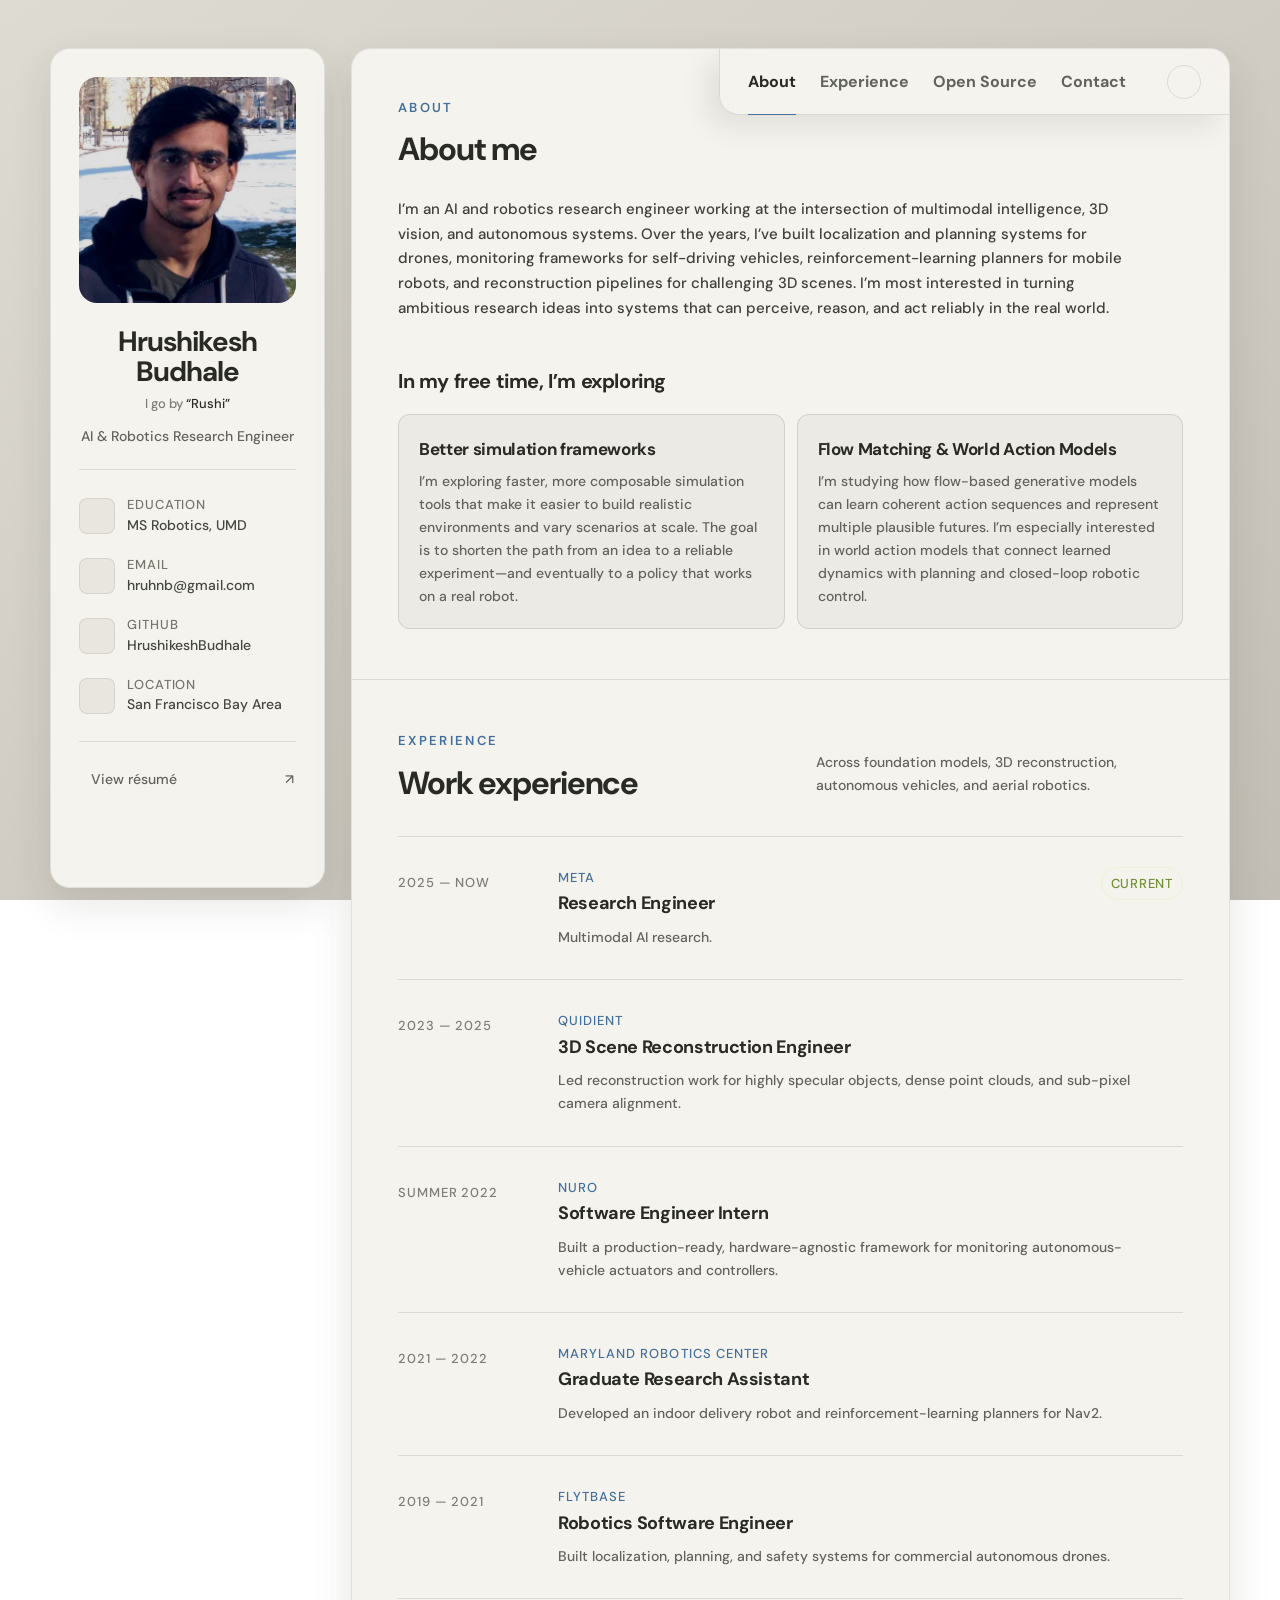
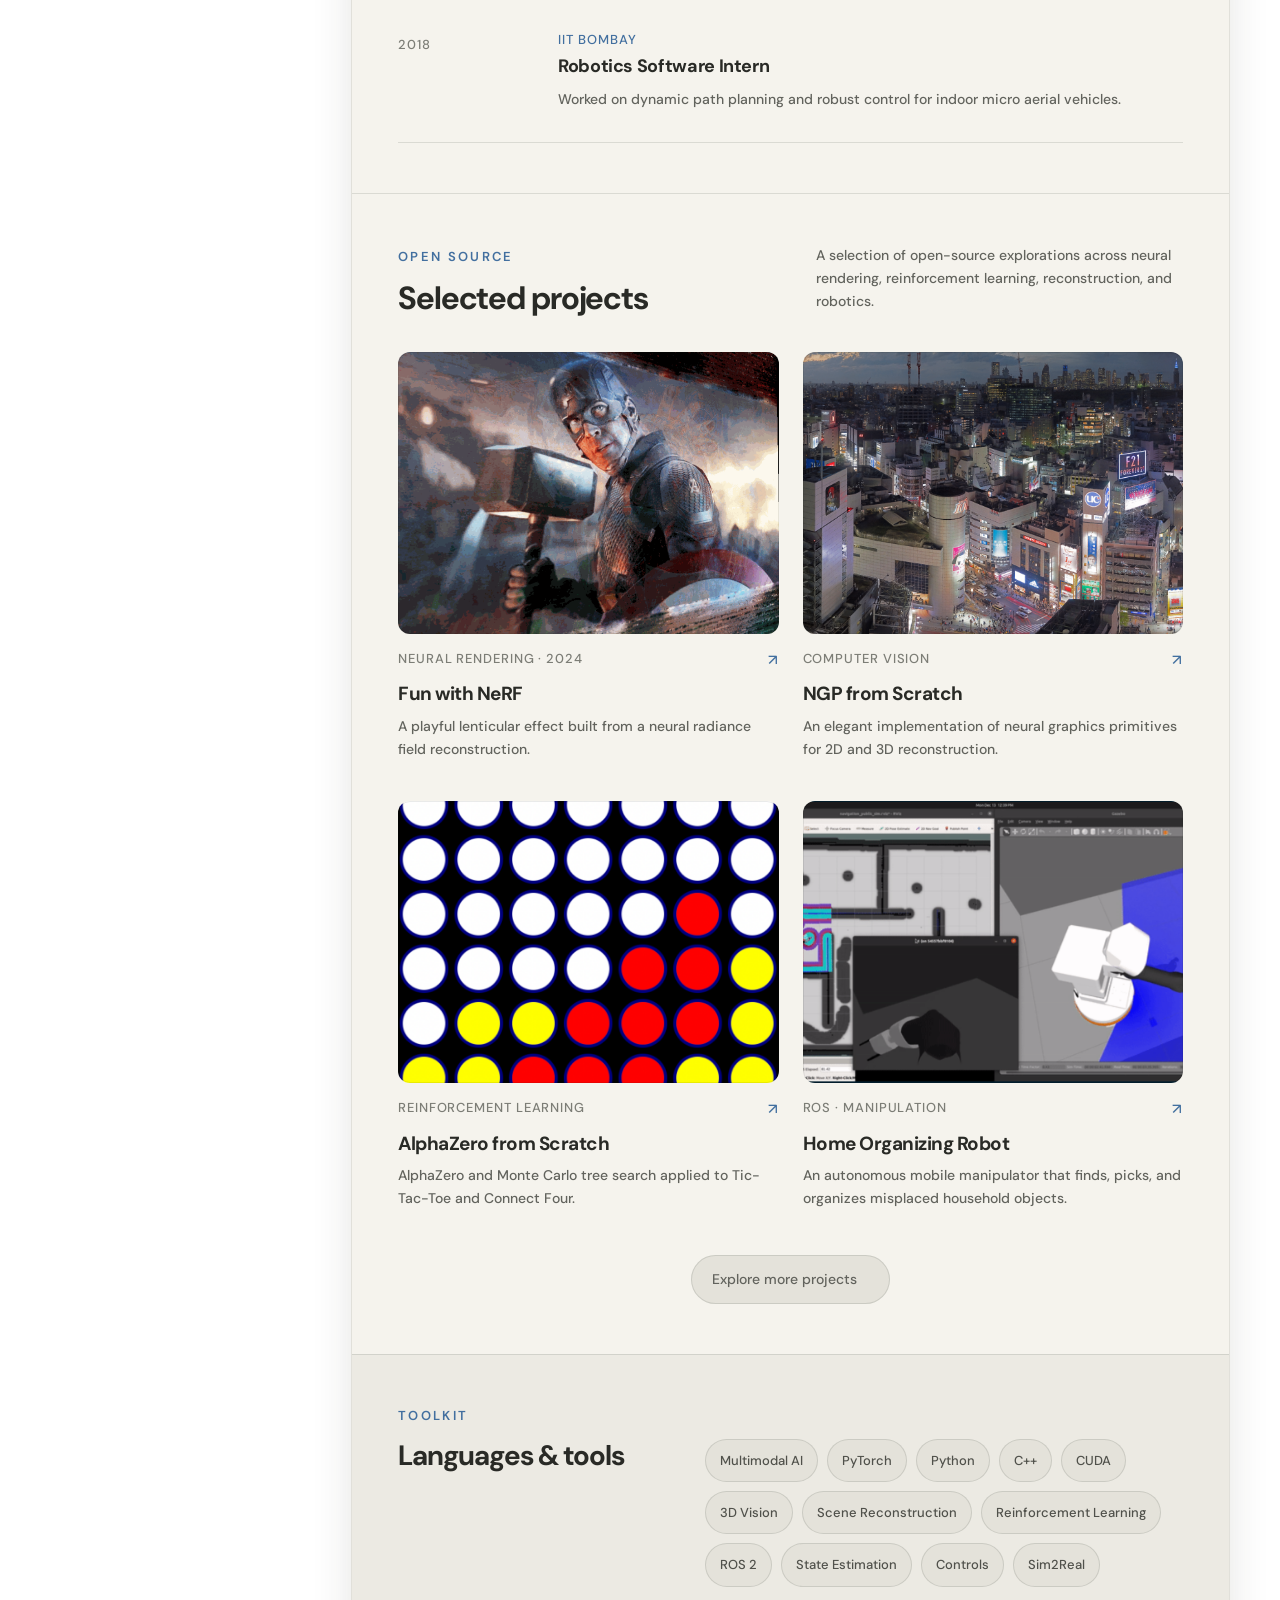
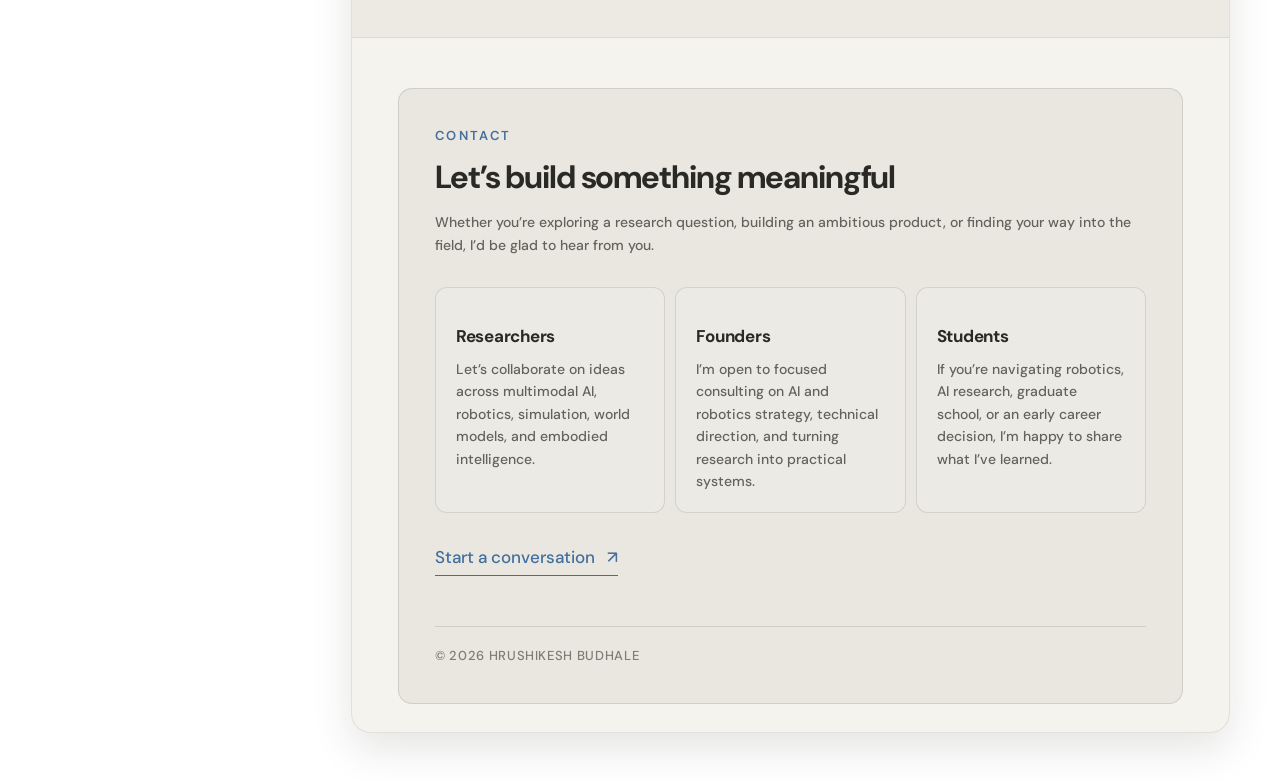
==== commit 18956a6c: "Improve portfolio SEO and project discovery" ====
--- a/index.html
+++ b/index.html
@@ -7,8 +7,60 @@
     <meta name="theme-color" content="#171816" />
     <meta name="description" content="Hrushikesh Budhale is an AI and robotics research engineer working across multimodal AI, perception, 3D vision, and autonomous systems." />
     <title>Hrushikesh Budhale — AI &amp; Robotics Research Engineer</title>
+    <link rel="canonical" href="https://hrushikeshbudhale.github.io/" />
+    <meta property="og:type" content="profile" />
+    <meta property="og:url" content="https://hrushikeshbudhale.github.io/" />
+    <meta property="og:title" content="Hrushikesh Budhale — AI &amp; Robotics Research Engineer" />
+    <meta property="og:description" content="Research and open-source work across multimodal AI, 3D vision, robotics, and autonomous systems." />
+    <meta property="og:image" content="https://hrushikeshbudhale.github.io/images/og.png" />
+    <meta property="og:image:width" content="1200" />
+    <meta property="og:image:height" content="630" />
+    <meta property="og:image:alt" content="Hrushikesh Budhale, AI and Robotics Research Engineer" />
+    <meta property="profile:first_name" content="Hrushikesh" />
+    <meta property="profile:last_name" content="Budhale" />
+    <meta name="twitter:card" content="summary_large_image" />
+    <meta name="twitter:title" content="Hrushikesh Budhale — AI &amp; Robotics Research Engineer" />
+    <meta name="twitter:description" content="Research and open-source work across multimodal AI, 3D vision, robotics, and autonomous systems." />
+    <meta name="twitter:image" content="https://hrushikeshbudhale.github.io/images/og.png" />
     <link rel="shortcut icon" type="image/x-icon" href="images/favicon.ico" />
-    <link rel="preconnect" href="https://avatars.githubusercontent.com" />
+    <script type="application/ld+json">
+      {
+        "@context": "https://schema.org",
+        "@graph": [
+          {
+            "@type": "WebSite",
+            "@id": "https://hrushikeshbudhale.github.io/#website",
+            "url": "https://hrushikeshbudhale.github.io/",
+            "name": "Hrushikesh Budhale",
+            "description": "AI and robotics research portfolio"
+          },
+          {
+            "@type": "ProfilePage",
+            "@id": "https://hrushikeshbudhale.github.io/#profile",
+            "url": "https://hrushikeshbudhale.github.io/",
+            "name": "Hrushikesh Budhale — AI & Robotics Research Engineer",
+            "isPartOf": { "@id": "https://hrushikeshbudhale.github.io/#website" },
+            "mainEntity": { "@id": "https://hrushikeshbudhale.github.io/#person" }
+          },
+          {
+            "@type": "Person",
+            "@id": "https://hrushikeshbudhale.github.io/#person",
+            "name": "Hrushikesh Budhale",
+            "alternateName": "Rushi",
+            "jobTitle": "AI & Robotics Research Engineer",
+            "url": "https://hrushikeshbudhale.github.io/",
+            "image": "https://hrushikeshbudhale.github.io/images/hrushikesh-budhale.jpg",
+            "homeLocation": { "@type": "Place", "name": "San Francisco Bay Area" },
+            "alumniOf": { "@type": "CollegeOrUniversity", "name": "University of Maryland" },
+            "knowsAbout": ["Multimodal AI", "Robotics", "3D computer vision", "Scene reconstruction", "Reinforcement learning", "Autonomous systems"],
+            "sameAs": [
+              "https://github.com/HrushikeshBudhale",
+              "https://www.linkedin.com/in/hrushikesh-budhale-3213615a/"
+            ]
+          }
+        ]
+      }
+    </script>
     <script>
       (() => {
         let theme = 'dark';
@@ -25,7 +77,7 @@
     <div class="site-shell">
       <aside class="profile-card" aria-label="Profile information">
         <div class="portrait-wrap">
-          <img class="portrait" src="https://avatars.githubusercontent.com/u/25157729?v=4" alt="Portrait of Hrushikesh Budhale" />
+          <img class="portrait" src="images/hrushikesh-budhale.jpg" alt="Portrait of Hrushikesh Budhale" width="460" height="460" fetchpriority="high" />
         </div>
 
         <div class="identity">
@@ -162,28 +214,28 @@
           </div>
 
           <div class="project-grid">
-            <a class="project-card reveal" href="https://github.com/HrushikeshBudhale/NGP_lenticular_recon" target="_blank" rel="noreferrer">
+            <a class="project-card reveal" href="projects/fun-with-nerf/">
               <figure><img src="images/thumbs/lenticular_recon.png" alt="NeRF lenticular reconstruction output" loading="lazy" /></figure>
               <div class="project-meta"><span>Neural rendering · 2024</span><span class="arrow">↗</span></div>
               <h3>Fun with NeRF</h3>
               <p>A playful lenticular effect built from a neural radiance field reconstruction.</p>
             </a>
 
-            <a class="project-card reveal" href="https://github.com/HrushikeshBudhale/NGP_from_scratch" target="_blank" rel="noreferrer">
+            <a class="project-card reveal" href="projects/ngp-from-scratch/">
               <figure><img src="images/thumbs/ngp_from_scratch.png" alt="Neural graphics primitives reconstruction" loading="lazy" /></figure>
               <div class="project-meta"><span>Computer vision</span><span class="arrow">↗</span></div>
               <h3>NGP from Scratch</h3>
               <p>An elegant implementation of neural graphics primitives for 2D and 3D reconstruction.</p>
             </a>
 
-            <a class="project-card reveal" href="https://github.com/HrushikeshBudhale/Alpha_Zero" target="_blank" rel="noreferrer">
+            <a class="project-card reveal" href="projects/alphazero-from-scratch/">
               <figure><img src="images/thumbs/connect4_thumbnail.png" alt="Connect Four board used for AlphaZero" loading="lazy" /></figure>
               <div class="project-meta"><span>Reinforcement learning</span><span class="arrow">↗</span></div>
               <h3>AlphaZero from Scratch</h3>
               <p>AlphaZero and Monte Carlo tree search applied to Tic-Tac-Toe and Connect Four.</p>
             </a>
 
-            <a class="project-card reveal" href="https://github.com/HrushikeshBudhale/decluttering_domestic_robot" target="_blank" rel="noreferrer">
+            <a class="project-card reveal" href="projects/home-organizing-robot/">
               <figure><img src="images/thumbs/home_organizing_robot.png" alt="Home organizing robot sorting household objects" loading="lazy" /></figure>
               <div class="project-meta"><span>ROS · Manipulation</span><span class="arrow">↗</span></div>
               <h3>Home Organizing Robot</h3>
--- a/assets/css/main.css
+++ b/assets/css/main.css
@@ -200,7 +200,7 @@
 :root[data-theme='light'] .theme-icon-light { opacity: 0; transform: rotate(30deg) scale(.65); }
 :root[data-theme='light'] .theme-icon-dark { opacity: 1; transform: rotate(0) scale(1); }
 
-@media (min-width: 821px) {
+@media (min-width: 621px) {
   .site-nav {
     position: absolute;
     top: 0;
